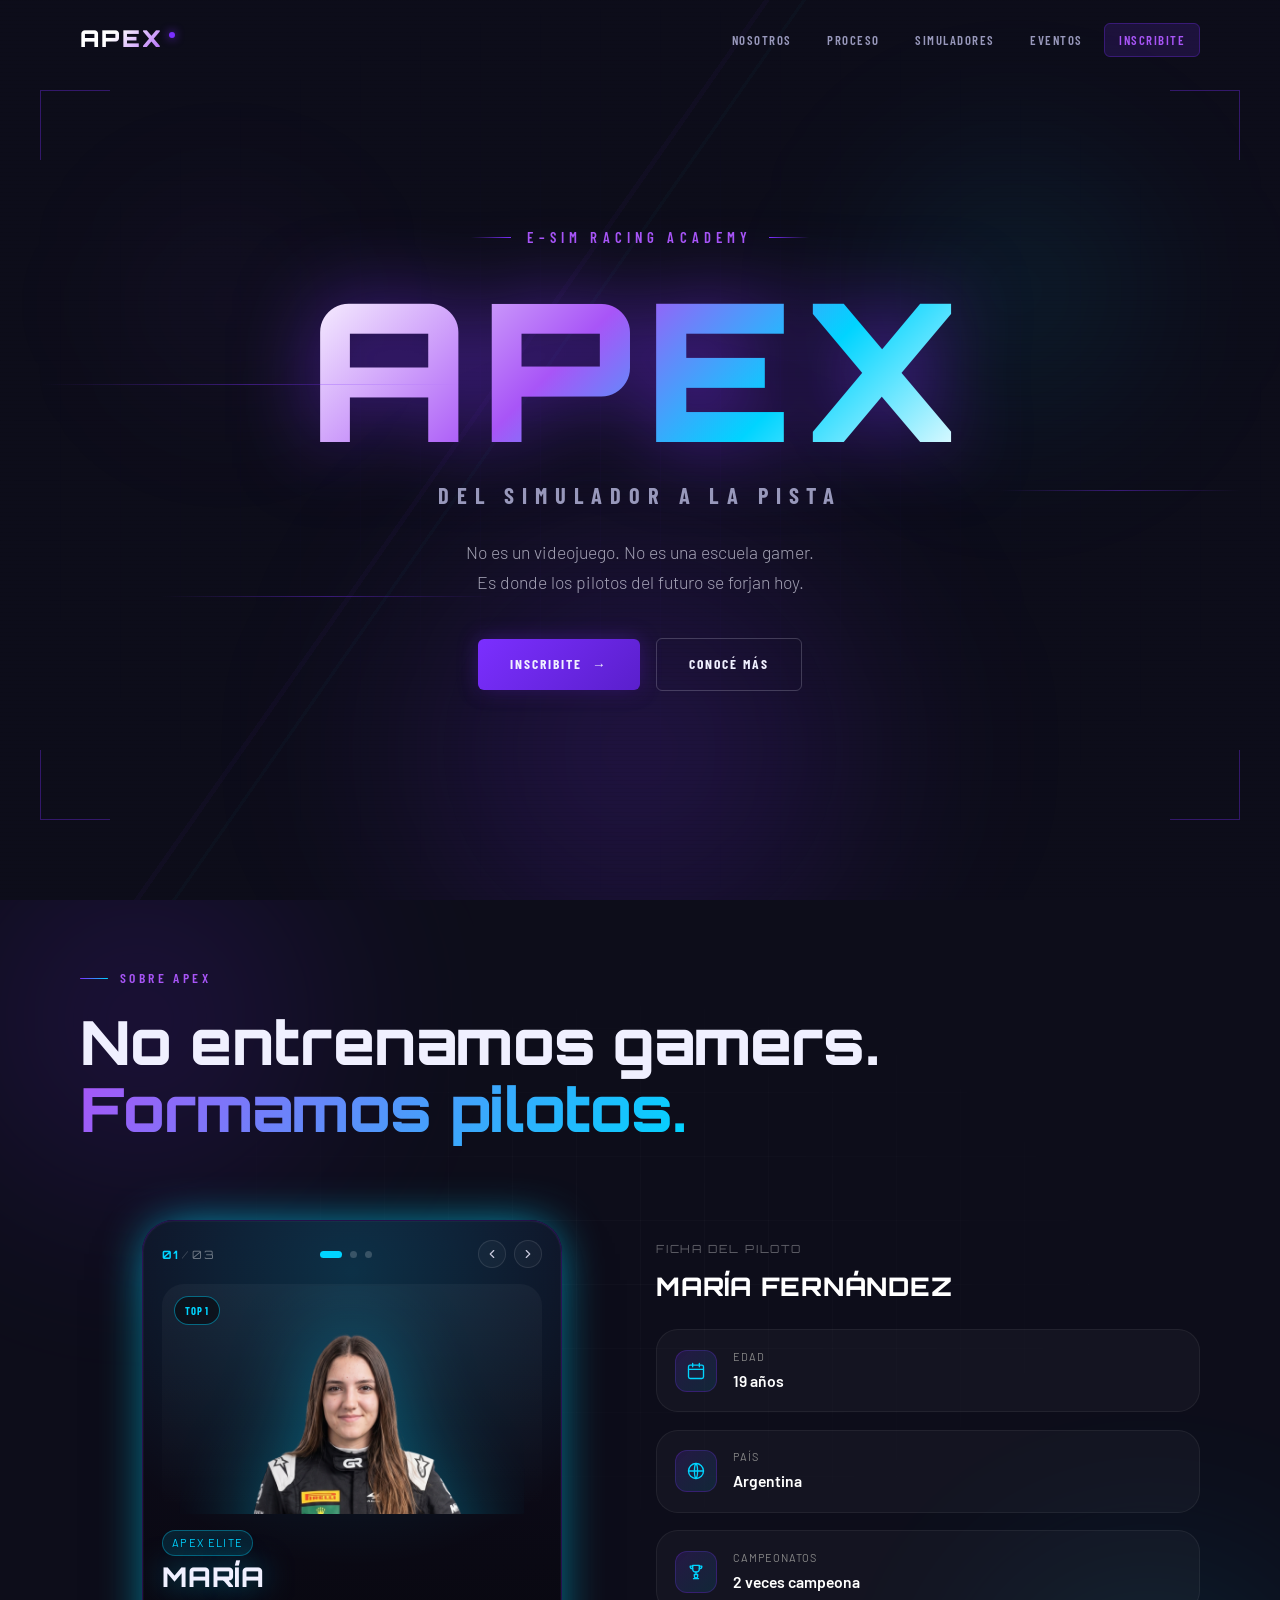
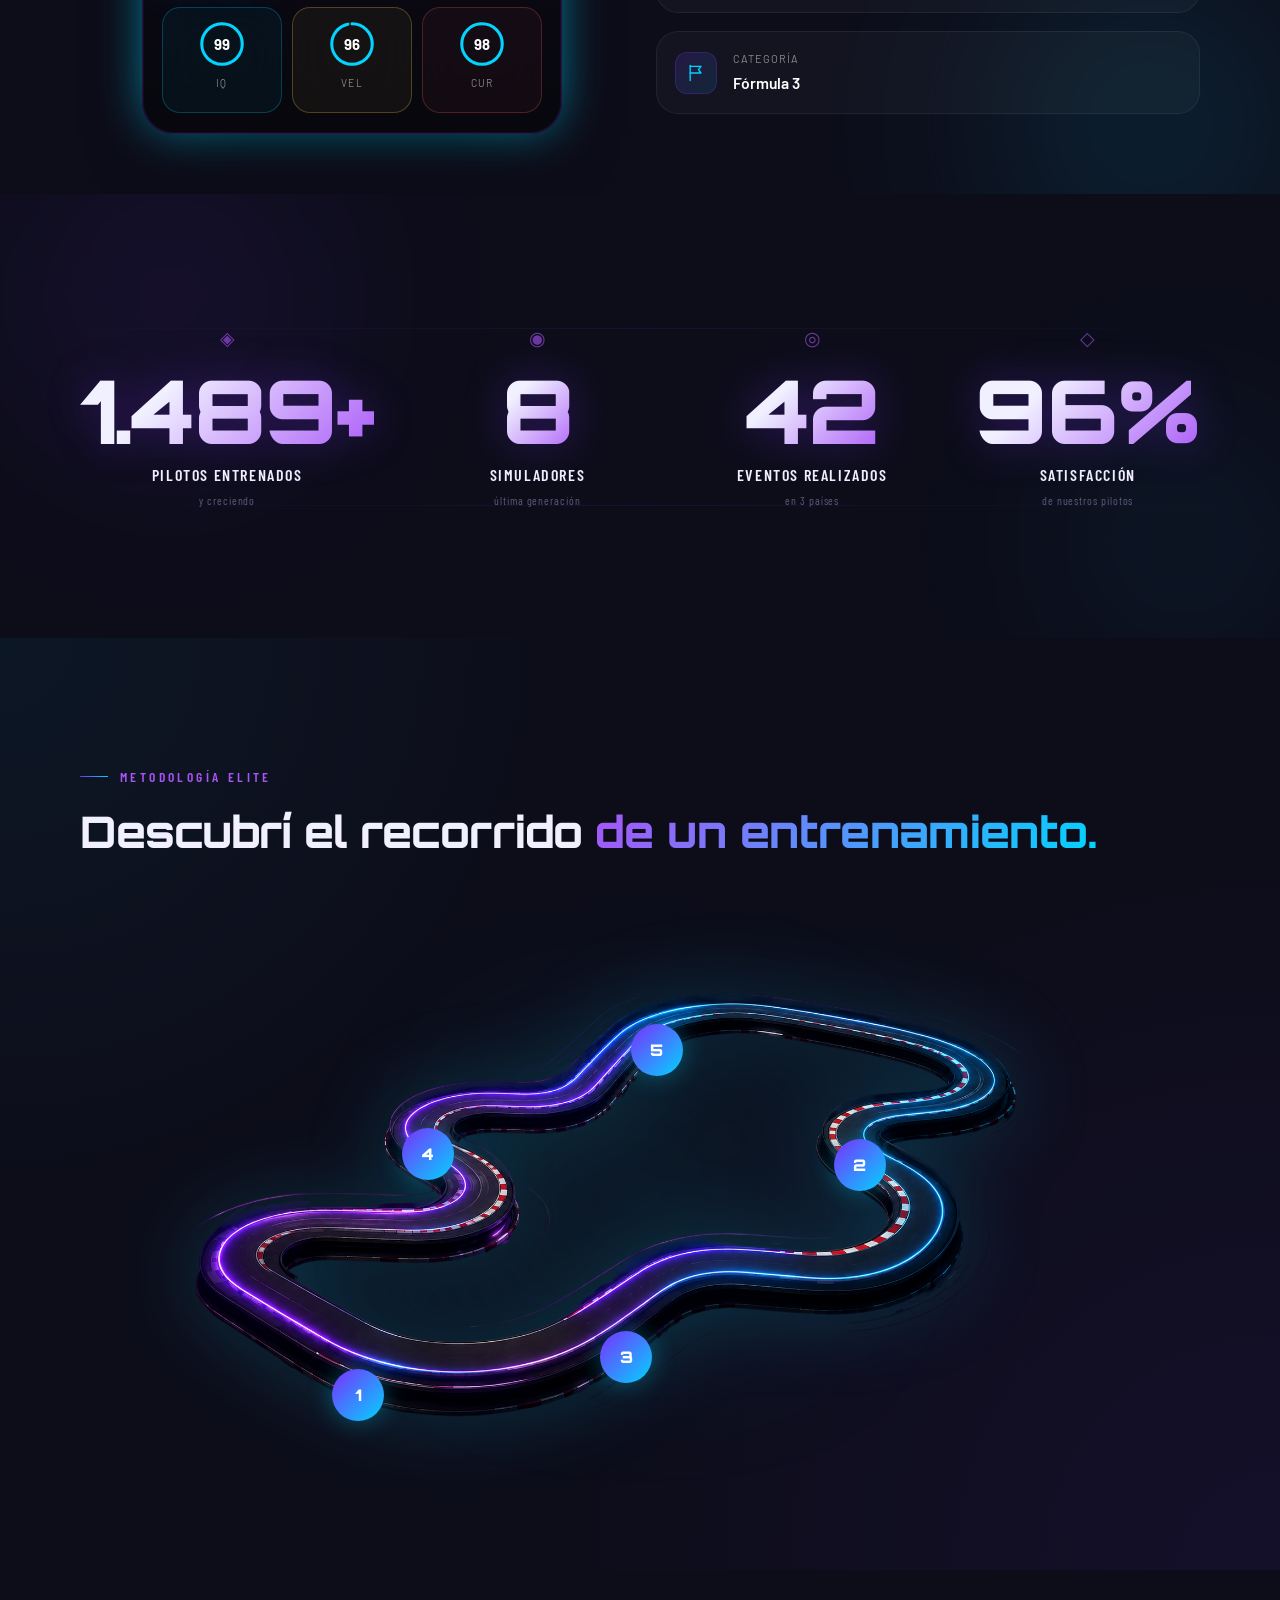
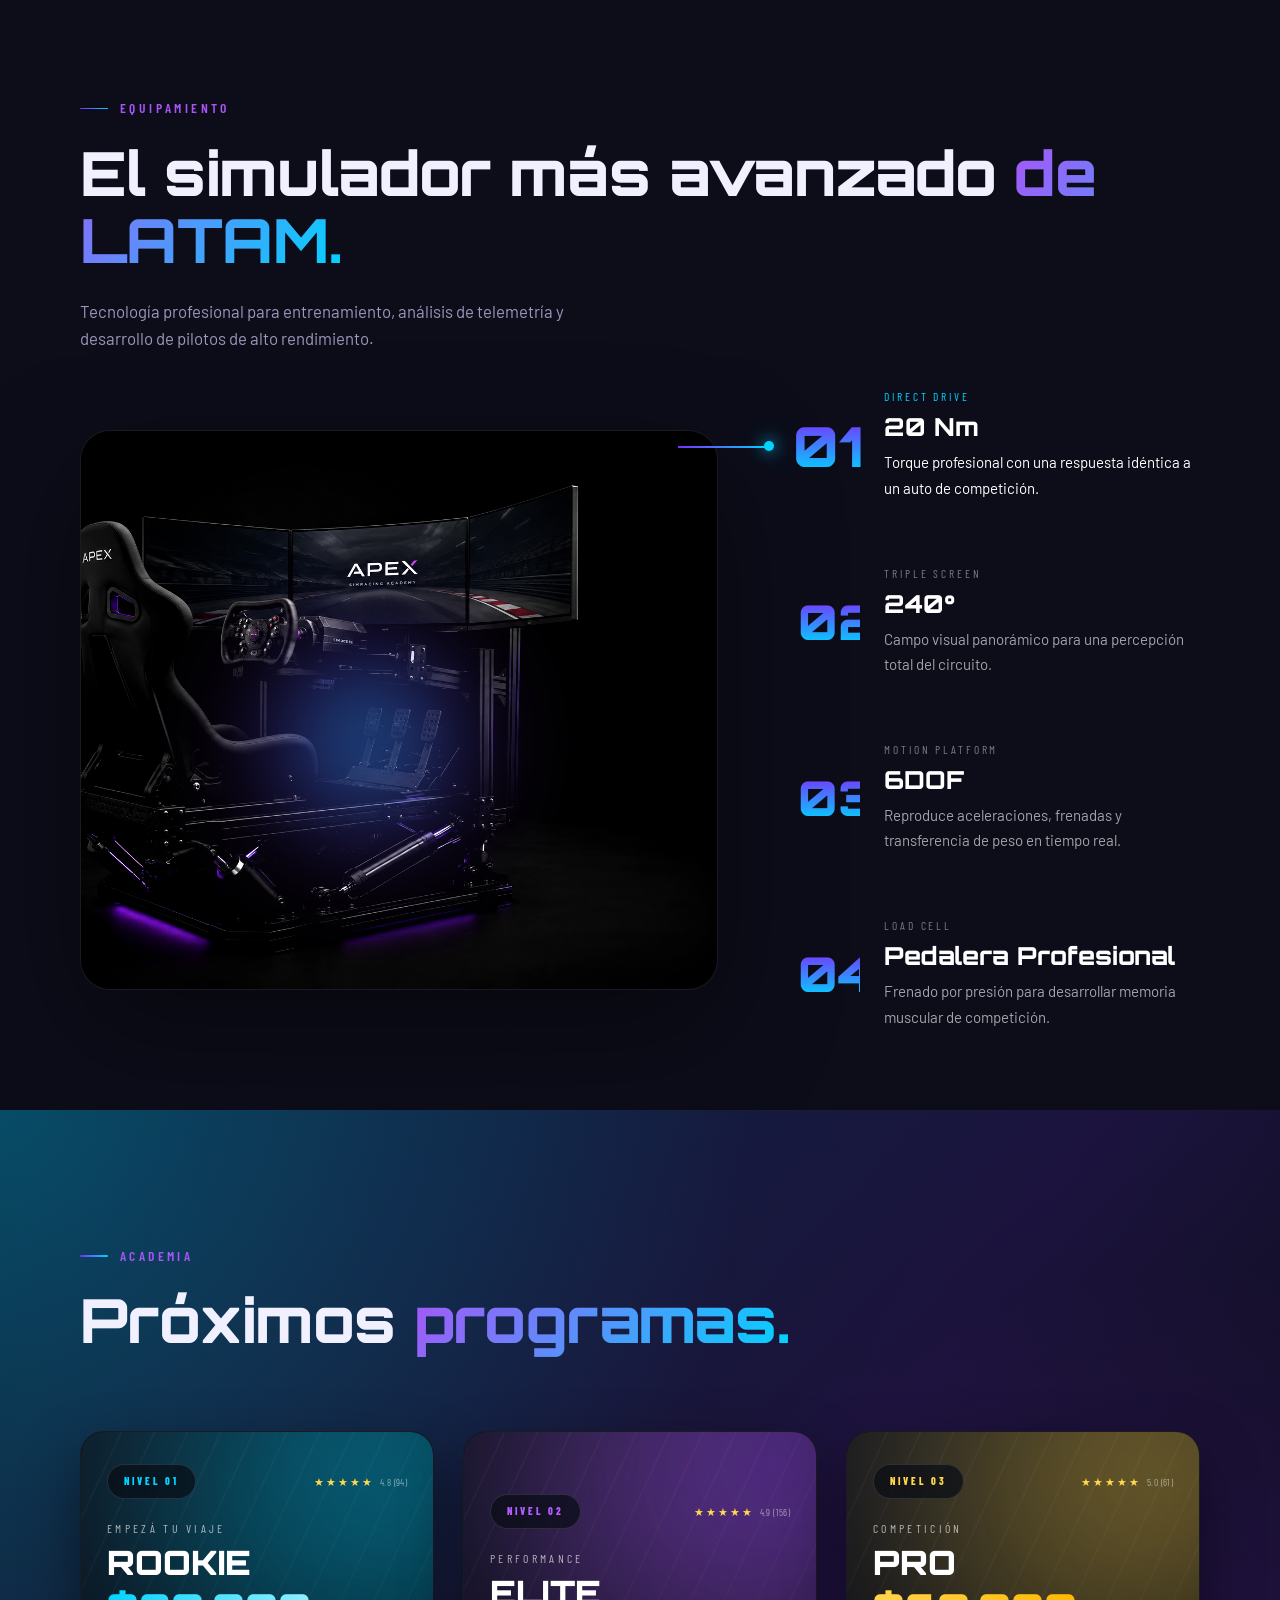
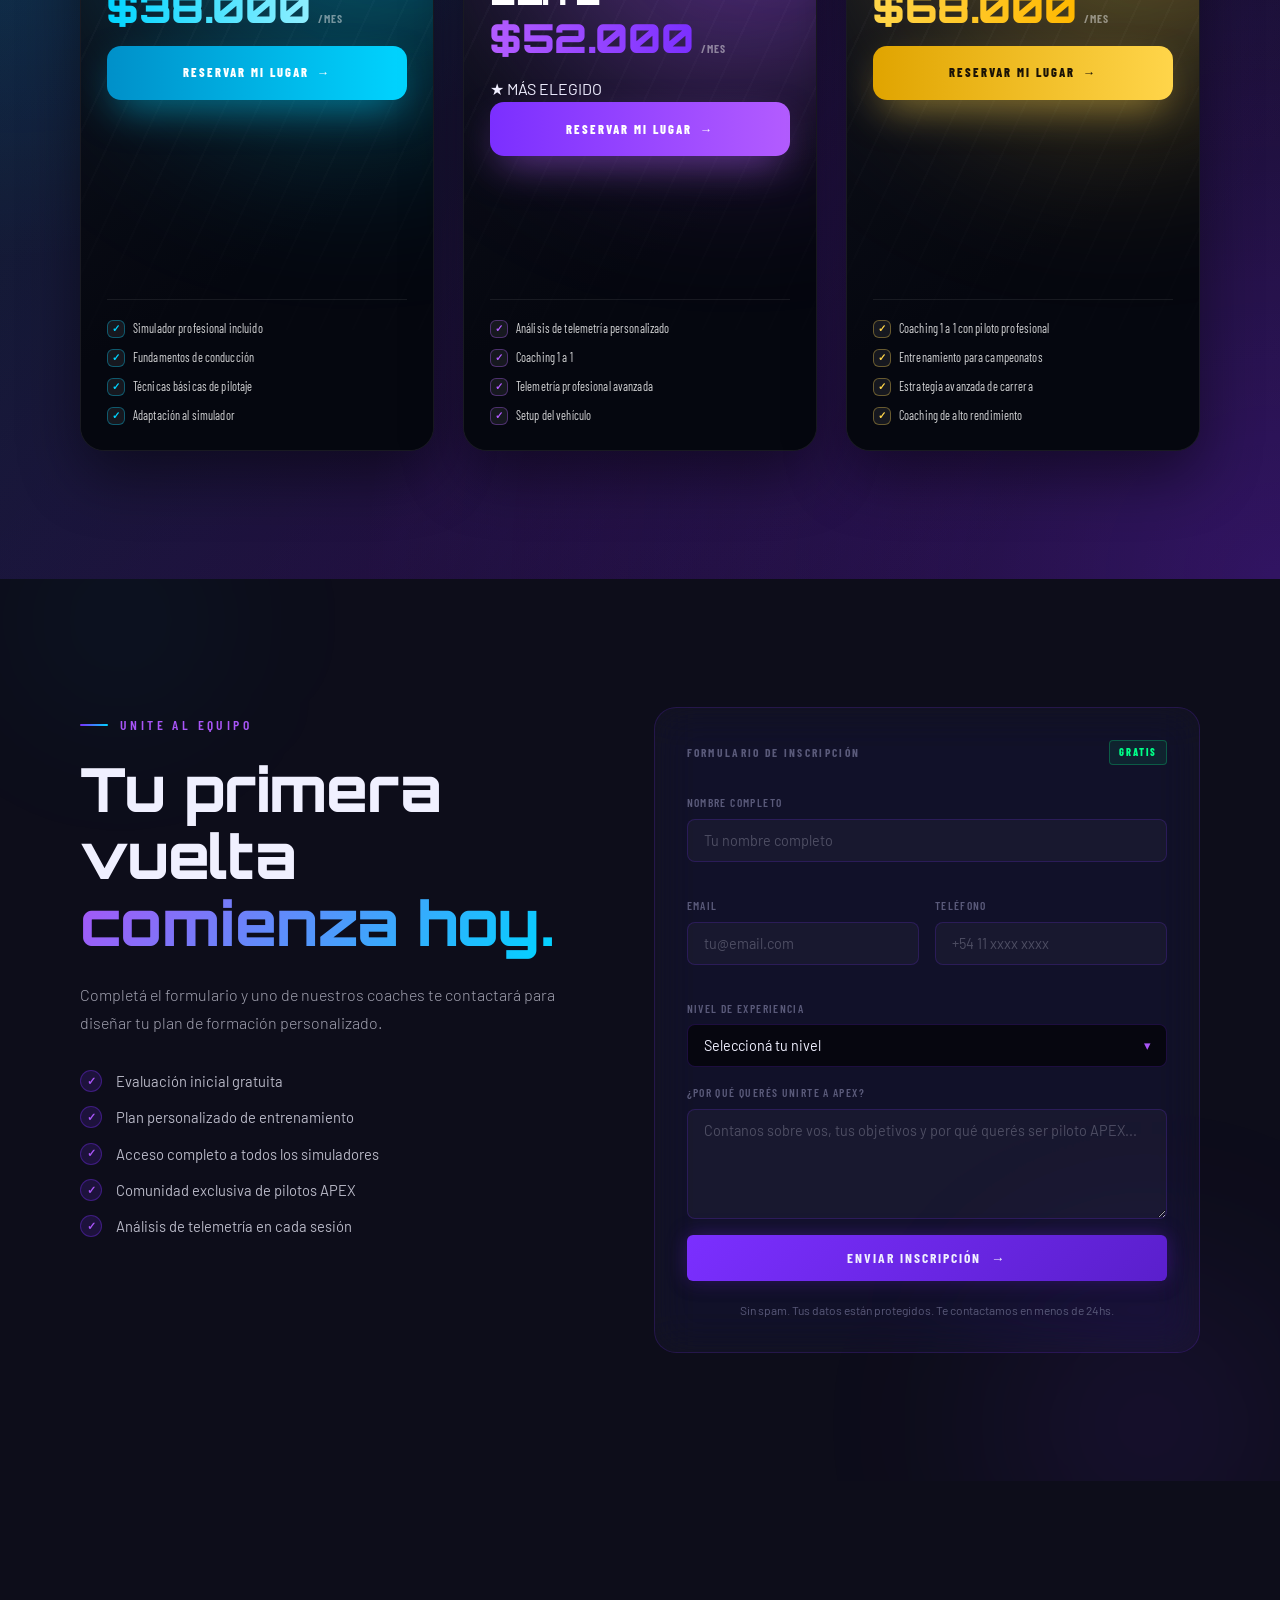
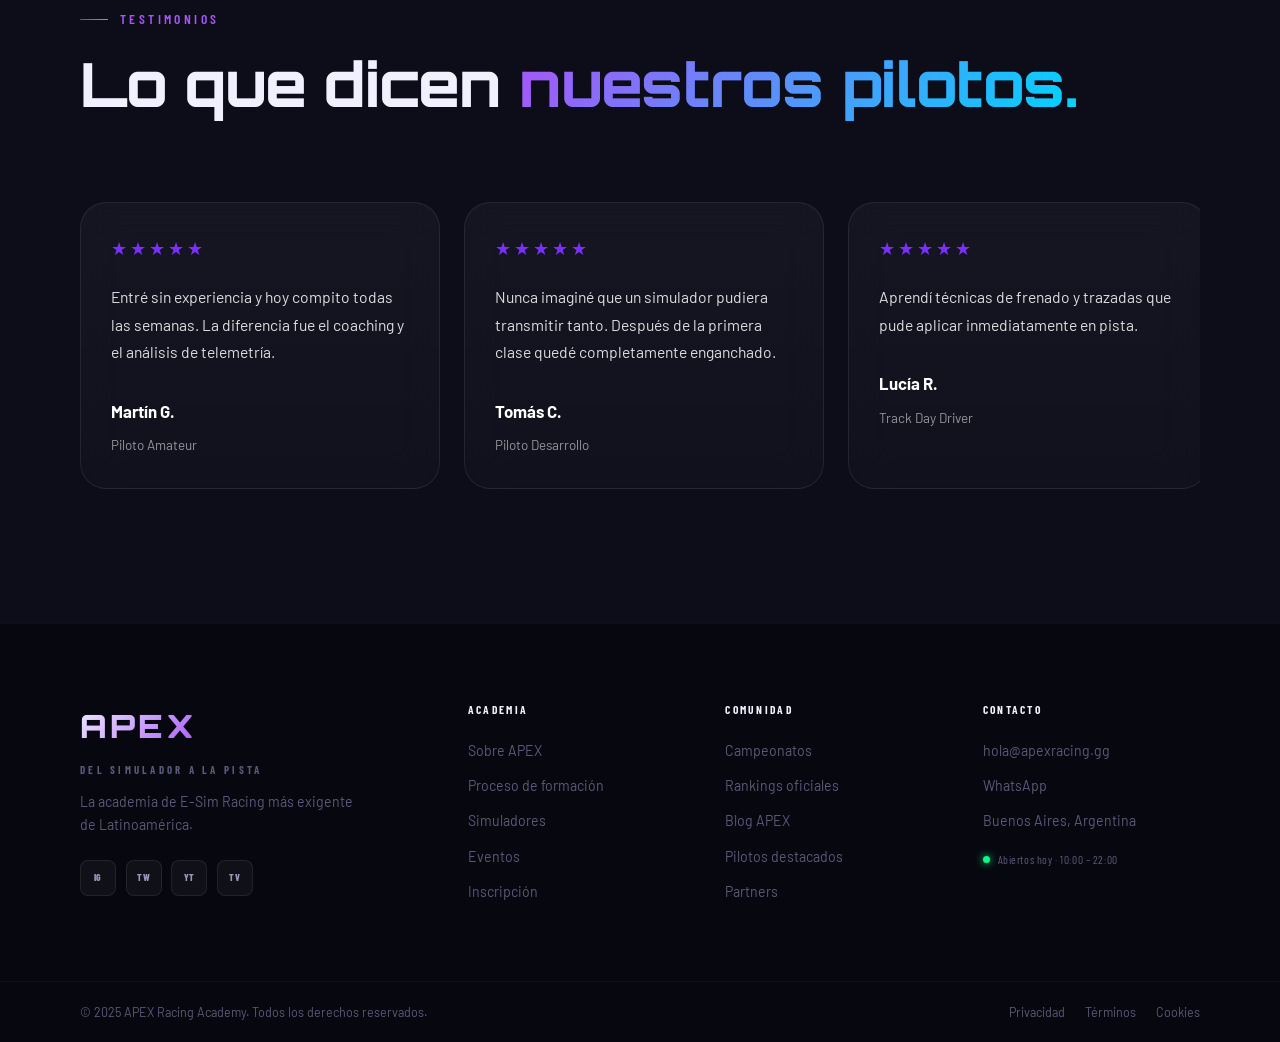
==== index.html @ 84171c2a "CURSOOOOOOS" ====
<!DOCTYPE html>
<html lang="es">
<head>
  <meta charset="UTF-8">
  <meta name="viewport" content="width=device-width, initial-scale=1.0">
  <meta name="description" content="APEX – La academia de E-Sim Racing más exigente de Latinoamérica. Del simulador a la pista: formación, entrenamiento y competición al más alto nivel.">
  <meta property="og:title" content="APEX | Del Simulador a la Pista">
  <meta property="og:description" content="Academia de E-Sim Racing profesional. Formamos pilotos de alto rendimiento.">
  <title>APEX | Del Simulador a la Pista</title>
  <link rel="preconnect" href="https://fonts.googleapis.com">
  <link rel="preconnect" href="https://fonts.gstatic.com" crossorigin>
  <link href="https://fonts.googleapis.com/css2?family=Orbitron:wght@400;500;600;700;800;900&family=Barlow:ital,wght@0,300;0,400;0,500;0,600;0,700;1,300;1,400&family=Barlow+Condensed:wght@300;400;500;600;700;800&display=swap" rel="stylesheet">
  <link rel="stylesheet" href="style.css">
</head>
<body>

  <!-- ══════════════════════════════════════ -->
  <!--  GLOW CURSOR                          -->
  <!-- ══════════════════════════════════════ -->


  <!-- ══════════════════════════════════════ -->
  <!--  NAVIGATION                           -->
  <!-- ══════════════════════════════════════ -->
  <nav class="navbar" id="navbar" role="navigation" aria-label="Navegación principal">
    <div class="nav-container">
      <a href="#hero" class="nav-logo" aria-label="APEX inicio">
        <span class="nav-logo-text">APEX</span>
        <span class="nav-logo-dot"></span>
      </a>
      <ul class="nav-links" role="list">
        <li><a href="#sobre" class="nav-link">Nosotros</a></li>
        <li><a href="#proceso" class="nav-link">Proceso</a></li>
        <li><a href="#simuladores" class="nav-link">Simuladores</a></li>
        <li><a href="#eventos" class="nav-link">Eventos</a></li>
        <li><a href="#inscripcion" class="nav-link nav-link--cta">Inscribite</a></li>
      </ul>
      <button class="nav-toggle" id="navToggle" aria-label="Abrir menú" aria-expanded="false">
        <span class="toggle-bar"></span>
        <span class="toggle-bar"></span>
        <span class="toggle-bar"></span>
      </button>
    </div>
  </nav>

  <!-- ══════════════════════════════════════ -->
  <!--  MOBILE MENU                          -->
  <!-- ══════════════════════════════════════ -->
  <div class="mobile-menu" id="mobileMenu" aria-hidden="true">
    <div class="mobile-menu-inner">
      <ul class="mobile-nav-list" role="list">
        <li><a href="#sobre"       class="mobile-nav-link"><span class="mobile-link-num">01</span> Nosotros</a></li>
        <li><a href="#proceso"     class="mobile-nav-link"><span class="mobile-link-num">02</span> Proceso</a></li>
        <li><a href="#simuladores" class="mobile-nav-link"><span class="mobile-link-num">03</span> Simuladores</a></li>
        <li><a href="#eventos"     class="mobile-nav-link"><span class="mobile-link-num">04</span> Eventos</a></li>
        <li><a href="#inscripcion" class="mobile-nav-link mobile-nav-link--cta">INSCRIBITE</a></li>
      </ul>
    </div>
  </div>

  <!-- ══════════════════════════════════════ -->
  <!--  HERO                                 -->
  <!-- ══════════════════════════════════════ -->
  <section class="hero" id="hero" aria-label="Inicio">
   <video
  class="hero-video"
  autoplay
  muted
  loop
  playsinline
>
  <source src="images/hero.mp4" type="video/mp4">
</video> 
    <!-- Background layers -->
    <div class="hero-bg" aria-hidden="true">
      <div class="hero-orb hero-orb--violet"></div>
      <div class="hero-orb hero-orb--blue"></div>
      <div class="hero-orb hero-orb--accent"></div>
      <div class="hero-grid"></div>
      <div class="hero-scanlines"></div>
      <div class="racing-stripe"></div>
      <div class="hero-corner hero-corner--tl"></div>
      <div class="hero-corner hero-corner--tr"></div>
      <div class="hero-corner hero-corner--bl"></div>
      <div class="hero-corner hero-corner--br"></div>
    </div>
    
<div class="hero-track">
    <svg class="track-svg" viewBox="0 0 1200 700">

        <path id="trackPath"
            d="M190 350
               C180 140 420 90 590 180
               C760 270 930 180 980 340
               C1030 500 860 610 660 560
               C500 520 420 620 300 560
               C170 500 150 420 190 350"
        />

        <circle id="trackCar" r="7"/>

    </svg>
</div>
    <!-- Hero content -->
    <div class="hero-content" id="heroContent">
      <div class="hero-eyebrow" aria-hidden="true">
        <span class="eyebrow-line"></span>
        <span class="eyebrow-text">E–SIM RACING ACADEMY</span>
        <span class="eyebrow-line"></span>
      </div>
      <h1 class="hero-title">
        <span class="hero-title-main">APEX</span>
      </h1>
      <p class="hero-tagline">DEL SIMULADOR A LA PISTA</p>
      <p class="hero-description">
        No es un videojuego. No es una escuela gamer.<br>
        Es donde los pilotos del futuro se forjan hoy.
      </p>
      <div class="hero-actions">
        <a href="#inscripcion" class="btn btn--primary magnetic-btn" data-magnetic>
          <span class="btn-inner">
            <span class="btn-text">INSCRIBITE</span>
            <span class="btn-arrow">→</span>
          </span>
          <span class="btn-glow"></span>
        </a>
        <a href="#sobre" class="btn btn--ghost magnetic-btn" data-magnetic>
          <span class="btn-inner">
            <span class="btn-text">CONOCÉ MÁS</span>
          </span>
        </a>
      </div>

    <!-- Speed lines decoration -->
    <div class="speed-lines" aria-hidden="true">
      <div class="speed-line speed-line--1"></div>
      <div class="speed-line speed-line--2"></div>
      <div class="speed-line speed-line--3"></div>
    </div>
  </section>
<!-- ══════════════════════════════════════ -->
<!--  SOBRE APEX                            -->
<!-- ══════════════════════════════════════ -->
<section class="section sobre" id="sobre" aria-label="Sobre APEX">

    <div class="sobre-bg" aria-hidden="true">
        <div class="sobre-orb sobre-orb--violet"></div>
        <div class="sobre-orb sobre-orb--blue"></div>
        <div class="sobre-grid"></div>
    </div>

    <div class="container">

        <div class="section-header reveal">
            <span class="section-eyebrow">SOBRE APEX</span>
            <h2 class="section-title">
                No entrenamos gamers. <em>Formamos pilotos.</em>
            </h2>
        </div>

        <div class="sobre-layout">

            <!-- DRIVER CARD -->
            <div class="sobre-visual reveal">

                <div class="driver-card" id="driverCard" tabindex="0" aria-label="Selector de pilotos">
                  
                    <div class="driver-card-sheen" aria-hidden="true"></div>

                    <!-- NAV -->
                    <div class="driver-nav">

                        <div class="driver-nav-count">
                            <span id="driverIndex">01</span><span class="driver-nav-sep">/</span><span>03</span>
                        </div>

                        <div class="driver-nav-track" id="driverNavTrack" role="tablist" aria-label="Elegir piloto">
                            <button class="driver-dot active" data-driver="maria" role="tab" aria-selected="true" aria-label="María — Top 1"></button>
                            <button class="driver-dot" data-driver="thomas" role="tab" aria-selected="false" aria-label="Thomas — Top 2"></button>
                            <button class="driver-dot" data-driver="ramiro" role="tab" aria-selected="false" aria-label="Ramiro — Top 3"></button>
                        </div>

                        <div class="driver-nav-arrows">
                            <button class="driver-arrow" id="prevDriver" aria-label="Piloto anterior">
                                <svg viewBox="0 0 24 24" fill="none" stroke="currentColor" stroke-width="2" stroke-linecap="round" stroke-linejoin="round"><path d="M15 6l-6 6 6 6"></path></svg>
                            </button>
                            <button class="driver-arrow" id="nextDriver" aria-label="Siguiente piloto">
                                <svg viewBox="0 0 24 24" fill="none" stroke="currentColor" stroke-width="2" stroke-linecap="round" stroke-linejoin="round"><path d="M9 6l6 6-6 6"></path></svg>
                            </button>
                        </div>

                    </div>

                    <!-- FOTO -->
                    <div class="driver-photo-frame" id="driverPhotoFrame">
                        <img id="driverImage" src="images/Corredora 1 (Maria).png" alt="María" class="driver-photo-img">
                        <span class="driver-rank-badge" id="driverRankBadge">TOP 1</span>
                    </div>

                    <!-- INFO -->
                    <div class="driver-info-row">
                        <div class="driver-info-text">
                            <span class="driver-badge" id="driverTeam">APEX ELITE</span>
                            <h3 id="driverName">MARÍA</h3>
                        </div>
                    </div>

                    <!-- STATS -->
                    <div class="driver-stats-row">

                        <div class="driver-stat" data-stat="iq">
                            <div class="driver-stat-gauge">
                                <svg viewBox="0 0 64 64" aria-hidden="true">
                                    <circle class="ring-track" cx="32" cy="32" r="27"></circle>
                                    <circle class="ring-fill" cx="32" cy="32" r="27"></circle>
                                </svg>
                                <strong id="statIQ">0</strong>
                            </div>
                            <span>IQ</span>
                        </div>

                        <div class="driver-stat" data-stat="vel">
                            <div class="driver-stat-gauge">
                                <svg viewBox="0 0 64 64" aria-hidden="true">
                                    <circle class="ring-track" cx="32" cy="32" r="27"></circle>
                                    <circle class="ring-fill" cx="32" cy="32" r="27"></circle>
                                </svg>
                                <strong id="statVEL">0</strong>
                            </div>
                            <span>VEL</span>
                        </div>

                        <div class="driver-stat" data-stat="cur">
                            <div class="driver-stat-gauge">
                                <svg viewBox="0 0 64 64" aria-hidden="true">
                                    <circle class="ring-track" cx="32" cy="32" r="27"></circle>
                                    <circle class="ring-fill" cx="32" cy="32" r="27"></circle>
                                </svg>
                                <strong id="statCUR">0</strong>
                            </div>
                            <span>CUR</span>
                        </div>

                    </div>

                </div>

            </div>

<div class="driver-profile" id="driverProfile">

    <div class="driver-profile-header">
        <span class="driver-profile-label">FICHA DEL PILOTO</span>
        <h3 class="driver-profile-name" id="profileFullName">María Fernández</h3>
    </div>

    <div class="driver-profile-grid">

        <div class="profile-item">
            <div class="profile-icon">
                <svg viewBox="0 0 24 24" fill="none" stroke="currentColor" stroke-width="1.6" stroke-linecap="round" stroke-linejoin="round">
                    <rect x="3" y="5" width="18" height="16" rx="2"></rect>
                    <path d="M3 10h18M8 3v4M16 3v4"></path>
                </svg>
            </div>
            <div class="profile-body">
                <span class="profile-label">Edad</span>
                <strong class="profile-value" id="profileAge">19 años</strong>
            </div>
        </div>

        <div class="profile-item">
            <div class="profile-icon">
                <svg viewBox="0 0 24 24" fill="none" stroke="currentColor" stroke-width="1.6" stroke-linecap="round" stroke-linejoin="round">
                    <circle cx="12" cy="12" r="9"></circle>
                    <path d="M3 12h18M12 3c2.5 2.5 2.5 15.5 0 18M12 3c-2.5 2.5-2.5 15.5 0 18"></path>
                </svg>
            </div>
            <div class="profile-body">
                <span class="profile-label">País</span>
                <strong class="profile-value" id="profileCountry">Argentina</strong>
            </div>
        </div>

        <div class="profile-item">
            <div class="profile-icon">
                <svg viewBox="0 0 24 24" fill="none" stroke="currentColor" stroke-width="1.6" stroke-linecap="round" stroke-linejoin="round">
                    <path d="M8 4h8v4a4 4 0 0 1-8 0V4z"></path>
                    <path d="M8 5H5a3 3 0 0 0 3 3"></path>
                    <path d="M16 5h3a3 3 0 0 1-3 3"></path>
                    <path d="M12 12v3M9 20h6M10 15h4v2a2 2 0 0 1-4 0v-2z"></path>
                </svg>
            </div>
            <div class="profile-body">
                <span class="profile-label">Campeonatos</span>
                <strong class="profile-value" id="profileTitles">2 veces campeona</strong>
            </div>
        </div>

       <div class="profile-item">
            <div class="profile-icon">
                <svg viewBox="0 0 24 24" fill="none" stroke="currentColor" stroke-width="1.6" stroke-linecap="round" stroke-linejoin="round">
                    <path d="M5 3v18"></path>
                    <path d="M5 4h13l-3 4 3 4H5"></path>
                </svg>
            </div>
            <div class="profile-body">
                <span class="profile-label">Categoría</span>
                <strong class="profile-value" id="profileCategory">Fórmula 3</strong>
            </div>
        </div>

    </div>

</div>
<!-- 👇 estas 3 líneas son las que faltaban 👇 -->
        </div>  <!-- cierra .sobre-layout -->
    </div>      <!-- cierra .container -->
</section>      <!-- cierra la sección #sobre -->
<!-- 👆 -->

    <!-- ══════════════════════════════════════ -->
  <!--  ESTADÍSTICAS                         -->
  <!-- ══════════════════════════════════════ -->
  <section class="section stats" id="stats" aria-label="Estadísticas APEX">
    <div class="stats-bg" aria-hidden="true">
      <div class="stats-orb stats-orb--1"></div>
      <div class="stats-orb stats-orb--2"></div>
      <div class="stats-grid-line stats-grid-line--h1"></div>
      <div class="stats-grid-line stats-grid-line--h2"></div>
    </div>
    <div class="container">
      <div class="stats-grid">
        <div class="stat-block reveal" data-delay="0">
          <div class="stat-icon" aria-hidden="true">◈</div>
          <div class="stat-figure">
            <span class="stat-counter" data-target="1500" data-suffix="+">0</span>
          </div>
          <div class="stat-label">Pilotos Entrenados</div>
          <div class="stat-sub">y creciendo</div>
        </div>
        <div class="stat-block reveal" data-delay="100">
          <div class="stat-icon" aria-hidden="true">◉</div>
          <div class="stat-figure">
            <span class="stat-counter" data-target="8" data-suffix="">0</span>
          </div>
          <div class="stat-label">Simuladores</div>
          <div class="stat-sub">última generación</div>
        </div>
        <div class="stat-block reveal" data-delay="200">
          <div class="stat-icon" aria-hidden="true">◎</div>
          <div class="stat-figure">
            <span class="stat-counter" data-target="42" data-suffix="">0</span>
          </div>
          <div class="stat-label">Eventos Realizados</div>
          <div class="stat-sub">en 3 países</div>
        </div>
        <div class="stat-block reveal" data-delay="300">
          <div class="stat-icon" aria-hidden="true">◇</div>
          <div class="stat-figure">
            <span class="stat-counter" data-target="97" data-suffix="%">0</span>
          </div>
          <div class="stat-label">Satisfacción</div>
          <div class="stat-sub">de nuestros pilotos</div>
        </div>
      </div>
    </div>
  </section>


<!-- ==========================================
     PROCESO ELITE - CIRCUITO INTERACTIVO
========================================== -->

<section class="section elite-track" id="proceso">

    <div class="container">

        <div class="section-header reveal">

            <span class="section-eyebrow">
                METODOLOGÍA ELITE
            </span>

            <h2 class="section-title elite-track-title">
                Descubrí el recorrido <em>de un entrenamiento.</em>
            </h2>

        </div>

        <div class="track-container track-container--single">

            <div class="track-map" id="trackMap">

                <img
                    src="images/elite-track.png"
                    class="track-image"
                    alt="Circuito Elite">

                <button class="track-point p1" data-step="1">1</button>
                <button class="track-point p2" data-step="2">2</button>
                <button class="track-point p3" data-step="3">3</button>
                <button class="track-point p4" data-step="4">4</button>
                <button class="track-point p5" data-step="5">5</button>

                <div class="track-popover" id="trackPopover" role="dialog" aria-hidden="true" aria-label="Detalle de la etapa">

                    <button class="track-popover-close" id="trackPopoverClose" aria-label="Cerrar detalle">✕</button>

                    <div class="track-card-header">
                        <span class="track-stage">ETAPA</span>
                        <span class="track-stage-number" id="popNumber">01</span>
                    </div>

                    <h3 id="popTitle">Seleccioná un punto</h3>

                    <p id="popText">Elegí cualquiera de los checkpoints del circuito para descubrir esa etapa del entrenamiento.</p>

                    <div class="track-info">
                        <div>
                            <small>DURACIÓN</small>
                            <strong id="popTime">--</strong>
                        </div>
                        <div>
                            <small>OBJETIVO</small>
                            <strong id="popGoal">--</strong>
                        </div>
                    </div>

                    <ul id="popList">
                        <li>Esperando selección...</li>
                    </ul>

                </div>

            </div>

        </div>

    </div>

</section>

<!-- ══════════════════════════════════════ -->
<!-- SIMULADOR -->
<!-- ══════════════════════════════════════ -->

<section class="section simuladores" id="simuladores">

    <div class="container">

        <div class="section-header reveal">

            <span class="section-eyebrow">
                EQUIPAMIENTO
            </span>

            <h2 class="section-title">
                El simulador más avanzado <em>de LATAM.</em>
            </h2>

            <p class="section-subtitle">
                Tecnología profesional para entrenamiento, análisis de telemetría
                y desarrollo de pilotos de alto rendimiento.
            </p>

        </div>

        <div class="sim-layout reveal">

            <!-- ===================================== -->
            <!-- SIMULADOR -->
            <!-- ===================================== -->

            <div class="sim-stage">

                <div class="sim-stage-glow"></div>

                <img
                    src="images/simulador.png"
                    alt="Simulador APEX"
                    class="sim-image"
                    id="simImage">

                <!-- Luces -->

                <span class="sim-light wheel"></span>
                <span class="sim-light screen"></span>
                <span class="sim-light motion"></span>
                <span class="sim-light pedals"></span>

            </div>

            <!-- ===================================== -->
            <!-- FEATURES -->
            <!-- ===================================== -->

            <div class="sim-features">

                <button
                    class="sim-feature active"
                    data-target="wheel"
                    type="button">

                    <span class="sim-number">
                        01
                    </span>

                    <div class="sim-copy">

                        <span class="sim-tag">
                            DIRECT DRIVE
                        </span>

                        <h3>
                            20 Nm
                        </h3>

                        <p>
                            Torque profesional con una respuesta idéntica a un auto de competición.
                        </p>

                    </div>

                </button>

                <button
                    class="sim-feature"
                    data-target="screen"
                    type="button">

                    <span class="sim-number">
                        02
                    </span>

                    <div class="sim-copy">

                        <span class="sim-tag">
                            TRIPLE SCREEN
                        </span>

                        <h3>
                            240°
                        </h3>

                        <p>
                            Campo visual panorámico para una percepción total del circuito.
                        </p>

                    </div>

                </button>

                <button
                    class="sim-feature"
                    data-target="motion"
                    type="button">

                    <span class="sim-number">
                        03
                    </span>

                    <div class="sim-copy">

                        <span class="sim-tag">
                            MOTION PLATFORM
                        </span>

                        <h3>
                            6DOF
                        </h3>

                        <p>
                            Reproduce aceleraciones, frenadas y transferencia de peso en tiempo real.
                        </p>

                    </div>

                </button>

                <button
                    class="sim-feature"
                    data-target="pedals"
                    type="button">

                    <span class="sim-number">
                        04
                    </span>

                    <div class="sim-copy">

                        <span class="sim-tag">
                            LOAD CELL
                        </span>

                        <h3>
                            Pedalera Profesional
                        </h3>

                        <p>
                            Frenado por presión para desarrollar memoria muscular de competición.
                        </p>

                    </div>

                </button>

            </div>

        </div>

    </div>

</section>
  

<!-- ══════════════════════════════════════ -->
<!-- PROGRAMAS -->
<!-- ══════════════════════════════════════ -->

<section class="section eventos" id="eventos" aria-label="Programas APEX">

    <div class="container">

        <div class="section-header reveal">

            <span class="section-eyebrow">
                ACADEMIA
            </span>

            <h2 class="section-title">
                <span class="eventos-title-light">Próximos</span> <em>programas.</em>
            </h2>

        </div>

        <div class="programs-grid">

            <!-- ========================= -->
            <!-- ROOKIE -->
            <!-- ========================= -->

            <article class="program-card program-card--rookie reveal">

                <div class="program-card-inner">

                    <!-- FRONT -->

                    <div class="program-front">

                        <div class="program-visual">
                            <span class="program-visual-glow"></span>
                        </div>

                        <div class="program-front-content">

                            <div class="program-front-top">

                                <span class="program-level">
                                    NIVEL 01
                                </span>

                                <span class="program-rating program-rating--compact">
                                    <span class="program-rating-stars">★★★★★</span>
                                    <span class="program-rating-text">4.8 (94)</span>
                                </span>

                            </div>

                            <span class="program-subtitle">
                                EMPEZÁ TU VIAJE
                            </span>

                            <h3 class="program-name">
                                ROOKIE
                            </h3>

                            <span class="program-price">
                                <strong>$38.000</strong>
                                <span>/mes</span>
                            </span>

                            <a href="#inscripcion" class="program-btn program-btn--cta">
                                <span class="btn-text">RESERVAR MI LUGAR</span>
                                <span class="btn-arrow">&rarr;</span>
                            </a>

                            <ul class="program-check-list">
                                <li>Simulador profesional incluido</li>
                                <li>Fundamentos de conducción</li>
                                <li>Técnicas básicas de pilotaje</li>
                                <li>Adaptación al simulador</li>
                            </ul>

                        </div>

                    </div>

                    <!-- BACK -->

                    <div class="program-back">

                        <div class="program-back-content">

                            <span class="program-level">
                                NIVEL 01
                            </span>

                            <h3 class="program-back-title">
                                ROOKIE
                            </h3>

                            <span class="program-back-subtitle">
                                EMPEZÁ TU VIAJE
                            </span>

                            <ul class="program-back-list">

                                <li>Fundamentos de conducción</li>
                                <li>Técnicas básicas</li>
                                <li>Adaptación al simulador</li>

                            </ul>

                            <div class="program-back-instructor">

                                <span class="program-instructor-avatar">DF</span>

                                <span class="program-instructor-info">
                                    <span class="program-instructor-name">Diego Ferreyra</span>
                                    <span class="program-instructor-role">Head Coach</span>
                                </span>

                            </div>

                            <div class="program-back-grid">

                                <div class="program-back-grid-item">
                                    <strong>$38.000</strong>
                                    <span>Por mes</span>
                                </div>

                                <div class="program-back-grid-item">
                                    <strong>Lun/Mié</strong>
                                    <span>18:00 hs</span>
                                </div>

                                <div class="program-back-grid-item">
                                    <strong>12</strong>
                                    <span>Plazas</span>
                                </div>

                                <div class="program-back-grid-item">
                                    <strong>4</strong>
                                    <span>Semanas</span>
                                </div>

                            </div>

                            <div class="program-back-actions">

                                <a href="#inscripcion" class="program-btn program-btn--cta">
                                    <span class="btn-text">VER PROGRAMA</span>
                                    <span class="btn-arrow">&rarr;</span>
                                </a>

                            </div>

                        </div>

                    </div>

                </div>

            </article>

            <!-- ========================= -->
            <!-- ELITE -->
            <!-- ========================= -->

            <article class="program-card program-card--elite reveal">

                <div class="program-card-inner">

                    <!-- FRONT -->

                    <div class="program-front">

                        <div class="program-visual">
                            <span class="program-visual-glow"></span>
                        </div>

                        <div class="program-front-content">

                            <div class="program-front-top">

                                <span class="program-level">
                                    NIVEL 02
                                </span>

                                <span class="program-rating program-rating--compact">
                                    <span class="program-rating-stars">★★★★★</span>
                                    <span class="program-rating-text">4.9 (156)</span>
                                </span>

                            </div>

                            <span class="program-subtitle">
                                PERFORMANCE
                            </span>

                            <h3 class="program-name">
                                ELITE
                            </h3>

                            <span class="program-price">
                                <strong>$52.000</strong>
                                <span>/mes</span>
                            </span>

                            <span class="program-popular-tag">★ MÁS ELEGIDO</span>

                            <a href="elite.html" class="program-btn program-btn--cta">
                                <span class="btn-text">RESERVAR MI LUGAR</span>
                                <span class="btn-arrow">&rarr;</span>
                            </a>

                            <ul class="program-check-list">
                                <li>Análisis de telemetría personalizado</li>
                                <li>Coaching 1 a 1</li>
                                <li>Telemetría profesional avanzada</li>
                                <li>Setup del vehículo</li>
                            </ul>

                        </div>

                    </div>

                    <!-- BACK -->

                    <div class="program-back">

                        <div class="program-back-content">

                            <span class="program-level">
                                NIVEL 02
                            </span>

                            <h3 class="program-back-title">
                                ELITE
                            </h3>

                            <span class="program-back-subtitle">
                                PERFORMANCE
                            </span>

                            <ul class="program-back-list">

                                <li>Coaching 1 a 1</li>
                                <li>Telemetría profesional</li>
                                <li>Setup del vehículo</li>

                            </ul>

                            <div class="program-back-instructor">

                                <span class="program-instructor-avatar">MS</span>

                                <span class="program-instructor-info">
                                    <span class="program-instructor-name">Martina Sosa</span>
                                    <span class="program-instructor-role">Coach de Telemetría</span>
                                </span>

                            </div>

                            <div class="program-back-grid">

                                <div class="program-back-grid-item">
                                    <strong>$52.000</strong>
                                    <span>Por mes</span>
                                </div>

                                <div class="program-back-grid-item">
                                    <strong>Mar/Jue</strong>
                                    <span>19:00 hs</span>
                                </div>

                                <div class="program-back-grid-item">
                                    <strong>6</strong>
                                    <span>Plazas</span>
                                </div>

                                <div class="program-back-grid-item">
                                    <strong>8</strong>
                                    <span>Semanas</span>
                                </div>

                            </div>

                            <div class="program-back-actions">

                                <a href="elite.html" class="program-btn program-btn--cta">
                                    <span class="btn-text">VER PROGRAMA</span>
                                    <span class="btn-arrow">&rarr;</span>
                                </a>

                            </div>

                        </div>

                    </div>

                </div>

            </article>
                      <!-- ========================= -->
            <!-- PRO -->
            <!-- ========================= -->

            <article class="program-card program-card--pro reveal">

                <div class="program-card-inner">

                    <!-- FRONT -->

                    <div class="program-front">

                        <div class="program-visual">
                            <span class="program-visual-glow"></span>
                        </div>

                        <div class="program-front-content">

                            <div class="program-front-top">

                                <span class="program-level">
                                    NIVEL 03
                                </span>

                                <span class="program-rating program-rating--compact">
                                    <span class="program-rating-stars">★★★★★</span>
                                    <span class="program-rating-text">5.0 (61)</span>
                                </span>

                            </div>

                            <span class="program-subtitle">
                                COMPETICIÓN
                            </span>

                            <h3 class="program-name">
                                PRO
                            </h3>

                            <span class="program-price">
                                <strong>$68.000</strong>
                                <span>/mes</span>
                            </span>

                            <a href="#inscripcion" class="program-btn program-btn--cta">
                                <span class="btn-text">RESERVAR MI LUGAR</span>
                                <span class="btn-arrow">&rarr;</span>
                            </a>

                            <ul class="program-check-list">
                                <li>Coaching 1 a 1 con piloto profesional</li>
                                <li>Entrenamiento para campeonatos</li>
                                <li>Estrategia avanzada de carrera</li>
                                <li>Coaching de alto rendimiento</li>
                            </ul>

                        </div>

                    </div>

                    <!-- BACK -->

                    <div class="program-back">

                        <div class="program-back-content">

                            <span class="program-level">
                                NIVEL 03
                            </span>

                            <h3 class="program-back-title">
                                PRO
                            </h3>

                            <span class="program-back-subtitle">
                                COMPETICIÓN
                            </span>

                            <ul class="program-back-list">

                                <li>Entrenamiento para campeonatos</li>
                                <li>Estrategia avanzada de carrera</li>
                                <li>Coaching de alto rendimiento</li>

                            </ul>

                            <div class="program-back-instructor">

                                <span class="program-instructor-avatar">BA</span>

                                <span class="program-instructor-info">
                                    <span class="program-instructor-name">Bruno Aliaga</span>
                                    <span class="program-instructor-role">Coach Profesional</span>
                                </span>

                            </div>

                            <div class="program-back-grid">

                                <div class="program-back-grid-item">
                                    <strong>$68.000</strong>
                                    <span>Por mes</span>
                                </div>

                                <div class="program-back-grid-item">
                                    <strong>Vie/Sáb</strong>
                                    <span>20:00 hs</span>
                                </div>

                                <div class="program-back-grid-item">
                                    <strong>8</strong>
                                    <span>Plazas</span>
                                </div>

                                <div class="program-back-grid-item">
                                    <strong>10</strong>
                                    <span>Semanas</span>
                                </div>

                            </div>

                            <div class="program-back-actions">

                                <a href="#inscripcion" class="program-btn program-btn--cta">
                                    <span class="btn-text">VER PROGRAMA</span>
                                    <span class="btn-arrow">&rarr;</span>
                                </a>

                            </div>

                        </div>

                    </div>

                </div>

            </article>

        </div>

    </div>

</section>
  
  
  <!-- ══════════════════════════════════════ -->
  <!--  INSCRIPCIÓN                          -->
  <!-- ══════════════════════════════════════ -->
  <section class="section inscripcion" id="inscripcion" aria-label="Formulario de inscripción">
    <div class="inscripcion-bg" aria-hidden="true">
      <div class="insc-orb insc-orb--1"></div>
      <div class="insc-orb insc-orb--2"></div>
    </div>
    <div class="container">
      <div class="inscripcion-layout">

        <div class="inscripcion-info reveal">
          <span class="section-eyebrow">UNITE AL EQUIPO</span>
          <h2 class="section-title">Tu primera vuelta <em>comienza hoy.</em></h2>
          <p class="inscripcion-desc">Completá el formulario y uno de nuestros coaches te contactará para diseñar tu plan de formación personalizado.</p>
          <ul class="insc-checks" aria-label="Beneficios">
            <li class="insc-check">
              <span class="check-icon" aria-hidden="true">✓</span>
              <span>Evaluación inicial gratuita</span>
            </li>
            <li class="insc-check">
              <span class="check-icon" aria-hidden="true">✓</span>
              <span>Plan personalizado de entrenamiento</span>
            </li>
            <li class="insc-check">
              <span class="check-icon" aria-hidden="true">✓</span>
              <span>Acceso completo a todos los simuladores</span>
            </li>
            <li class="insc-check">
              <span class="check-icon" aria-hidden="true">✓</span>
              <span>Comunidad exclusiva de pilotos APEX</span>
            </li>
            <li class="insc-check">
              <span class="check-icon" aria-hidden="true">✓</span>
              <span>Análisis de telemetría en cada sesión</span>
            </li>
          </ul>
        </div>

        <div class="inscripcion-form-wrap reveal" data-delay="100">
          <div class="form-card glass-card">
            <div class="form-card-header">
              <span class="form-card-title">FORMULARIO DE INSCRIPCIÓN</span>
              <span class="form-card-badge">GRATIS</span>
            </div>
            <form class="apex-form" id="apexForm" novalidate>
              <div class="form-row">
                <div class="form-group">
                  <label class="form-label" for="fNombre">Nombre completo</label>
                  <input class="form-input" type="text" id="fNombre" name="nombre" placeholder="Tu nombre completo" autocomplete="name" required>
                  <span class="form-error" id="fNombreErr" role="alert"></span>
                </div>
              </div>
              <div class="form-row form-row--two">
                <div class="form-group">
                  <label class="form-label" for="fEmail">Email</label>
                  <input class="form-input" type="email" id="fEmail" name="email" placeholder="tu@email.com" autocomplete="email" required>
                  <span class="form-error" id="fEmailErr" role="alert"></span>
                </div>
                <div class="form-group">
                  <label class="form-label" for="fTel">Teléfono</label>
                  <input class="form-input" type="tel" id="fTel" name="tel" placeholder="+54 11 xxxx xxxx" autocomplete="tel">
                </div>
              </div>
              <div class="form-row">
                <div class="form-group">
                  <label class="form-label" for="fNivel">Nivel de experiencia</label>
                  <div class="select-wrap">
                    <select class="form-input form-select" id="fNivel" name="nivel" required>
                      <option value="" disabled selected>Seleccioná tu nivel</option>
                      <option value="principiante">Principiante — Primera vez en un sim</option>
                      <option value="intermedio">Intermedio — Simracer con experiencia</option>
                      <option value="avanzado">Avanzado — Compito actualmente</option>
                      <option value="pro">Pro — Busco nivel profesional</option>
                    </select>
                    <span class="select-arrow" aria-hidden="true">▾</span>
                  </div>
                </div>
              </div>
              <div class="form-row">
                <div class="form-group">
                  <label class="form-label" for="fMensaje">¿Por qué querés unirte a APEX?</label>
                  <textarea class="form-input form-textarea" id="fMensaje" name="mensaje" placeholder="Contanos sobre vos, tus objetivos y por qué querés ser piloto APEX..." rows="4"></textarea>
                </div>
              </div>
              <button type="submit" class="btn btn--primary btn--full magnetic-btn" id="formSubmit" data-magnetic>
                <span class="btn-inner">
                  <span class="btn-text">ENVIAR INSCRIPCIÓN</span>
                  <span class="btn-arrow">→</span>
                </span>
                <span class="btn-glow"></span>
              </button>
              <p class="form-privacy">Sin spam. Tus datos están protegidos. Te contactamos en menos de 24hs.</p>
            </form>
            <div class="form-success" id="formSuccess" aria-live="polite" hidden>
              <div class="success-icon" aria-hidden="true">◉</div>
              <h3 class="success-title">¡Bienvenido al equipo!</h3>
              <p class="success-text">Tu inscripción fue recibida. Un coach de APEX te contactará en las próximas 24 horas para diseñar tu plan personalizado.</p>
            </div>
          </div>
        </div>

      </div>
    </div>
  </section>

 <!-- ══════════════════════════════════════ -->
<!-- TESTIMONIOS -->
<!-- ══════════════════════════════════════ -->

<section class="reviews" id="reviews">

    <div class="container">

        <div class="section-heading reveal">

            <span class="section-kicker">
                TESTIMONIOS
            </span>

            <h2 class="section-title">
                Lo que dicen <em>nuestros pilotos.</em>
            </h2>

        </div>

        <div class="reviews-slider">

            <div class="reviews-track">

                <article class="review-card">

                    <div class="review-stars">★★★★★</div>

                    <p class="review-text">
                        Entré sin experiencia y hoy compito todas las semanas.
                        La diferencia fue el coaching y el análisis de telemetría.
                    </p>

                    <div class="review-author">
                        <strong>Martín G.</strong>
                        <span>Piloto Amateur</span>
                    </div>

                </article>

                <article class="review-card">

                    <div class="review-stars">★★★★★</div>

                    <p class="review-text">
                        Nunca imaginé que un simulador pudiera transmitir tanto.
                        Después de la primera clase quedé completamente enganchado.
                    </p>

                    <div class="review-author">
                        <strong>Tomás C.</strong>
                        <span>Piloto Desarrollo</span>
                    </div>

                </article>

                <article class="review-card">

                    <div class="review-stars">★★★★★</div>

                    <p class="review-text">
                        Aprendí técnicas de frenado y trazadas que pude aplicar
                        inmediatamente en pista.
                    </p>

                    <div class="review-author">
                        <strong>Lucía R.</strong>
                        <span>Track Day Driver</span>
                    </div>

                </article>

                <article class="review-card">

                    <div class="review-stars">★★★★★</div>

                    <p class="review-text">
                        Lo más impresionante es la calidad del simulador.
                        Realmente sentís cada movimiento del auto.
                    </p>

                    <div class="review-author">
                        <strong>Federico A.</strong>
                        <span>Sim Racer</span>
                    </div>

                </article>

                <article class="review-card">

                    <div class="review-stars">★★★★★</div>

                    <p class="review-text">
                        Vine por curiosidad y terminé armando mi plan de entrenamiento
                        semanal con los coaches de APEX.
                    </p>

                    <div class="review-author">
                        <strong>Santiago M.</strong>
                        <span>Piloto Amateur</span>
                    </div>

                </article>

                <article class="review-card">

                    <div class="review-stars">★★★★★</div>

                    <p class="review-text">
                        La experiencia es súper inmersiva.
                        No parece un videojuego, parece un auto de carreras.
                    </p>

                    <div class="review-author">
                        <strong>Valentina D.</strong>
                        <span>Sim Racer</span>
                    </div>

                </article>

                <article class="review-card">

                    <div class="review-stars">★★★★★</div>

                    <p class="review-text">
                        Las correcciones en tiempo real hacen que cada sesión tenga
                        muchísimo valor.
                    </p>

                    <div class="review-author">
                        <strong>Agustín P.</strong>
                        <span>Piloto Desarrollo</span>
                    </div>

                </article>

                <article class="review-card">

                    <div class="review-stars">★★★★★</div>

                    <p class="review-text">
                        Es el lugar ideal para prepararte antes de salir a pista.
                        La diferencia se nota desde la primera vuelta.
                    </p>

                    <div class="review-author">
                        <strong>Franco L.</strong>
                        <span>Track Day Driver</span>
                    </div>

                </article>

            </div>

        </div>

    </div>

</section>
  <!-- ══════════════════════════════════════ -->
  <!--  FOOTER                               -->
  <!-- ══════════════════════════════════════ -->
  <footer class="footer" role="contentinfo">
    <div class="footer-top">
      <div class="container">
        <div class="footer-grid">
          <div class="footer-brand">
            <a href="#hero" class="footer-logo" aria-label="APEX inicio">APEX</a>
            <p class="footer-tagline">DEL SIMULADOR A LA PISTA</p>
            <p class="footer-brand-desc">La academia de E-Sim Racing más exigente de Latinoamérica.</p>
            <div class="footer-social" aria-label="Redes sociales">
              <a href="#" class="social-link" aria-label="Instagram">IG</a>
              <a href="#" class="social-link" aria-label="Twitter / X">TW</a>
              <a href="#" class="social-link" aria-label="YouTube">YT</a>
              <a href="#" class="social-link" aria-label="Twitch">TV</a>
            </div>
          </div>
          <div class="footer-col">
            <h4 class="footer-col-title">Academia</h4>
            <ul class="footer-links">
              <li><a href="#sobre">Sobre APEX</a></li>
              <li><a href="#proceso">Proceso de formación</a></li>
              <li><a href="#simuladores">Simuladores</a></li>
              <li><a href="#eventos">Eventos</a></li>
              <li><a href="#inscripcion">Inscripción</a></li>
            </ul>
          </div>
          <div class="footer-col">
            <h4 class="footer-col-title">Comunidad</h4>
            <ul class="footer-links">
              <li><a href="#">Campeonatos</a></li>
              <li><a href="#">Rankings oficiales</a></li>
              <li><a href="#">Blog APEX</a></li>
              <li><a href="#">Pilotos destacados</a></li>
              <li><a href="#">Partners</a></li>
            </ul>
          </div>
          <div class="footer-col">
            <h4 class="footer-col-title">Contacto</h4>
            <ul class="footer-links">
              <li><a href="mailto:hola@apexracing.gg">hola@apexracing.gg</a></li>
              <li><a href="#">WhatsApp</a></li>
              <li><a href="#">Buenos Aires, Argentina</a></li>
            </ul>
            <div class="footer-badge">
              <span class="footer-badge-dot" aria-hidden="true"></span>
              <span>Abiertos hoy · 10:00 – 22:00</span>
            </div>
          </div>
        </div>
      </div>
    </div>
    <div class="footer-bottom">
      <div class="container">
        <p class="footer-copy">© 2025 APEX Racing Academy. Todos los derechos reservados.</p>
        <div class="footer-bottom-links">
          <a href="#">Privacidad</a>
          <a href="#">Términos</a>
          <a href="#">Cookies</a>
        </div>
      </div>
    </div>
  </footer>

  <script src="script.js"></script>
</body>
</html>
---- style.css ----
/* =====================================================
   APEX RACING ACADEMY — PREMIUM E-SIM RACING
   style.css — Production Ready
   ===================================================== */

/* ─────────────────────────────────────────────────────
   1. CUSTOM PROPERTIES
   ───────────────────────────────────────────────────── */
:root {
  /* Brand Colors */
  --apex-black:        #030309;
  --apex-dark-1:       #07070F;
  --apex-dark-2:       #0D0D1A;
  --apex-dark-3:       #131326;
  --apex-violet:       #7B2FFF;
  --apex-violet-light: #A855F7;
  --apex-violet-dim:   #4A1A99;
  --apex-blue:         #00D4FF;
  --apex-blue-dim:     #0088BB;
  --apex-white:        #F0F0FF;
  --apex-grey-1:       #9898BB;
  --apex-grey-2:       #5A5A7A;
  --apex-green:        #00FF88;
  --apex-orange:       #FF6B2B;

  /* Glass / Glow */
  --glow-violet:       rgba(123, 47, 255, 0.5);
  --glow-blue:         rgba(0, 212, 255, 0.5);
  --glass-bg:          rgba(255, 255, 255, 0.024);
  --glass-bg-hover:    rgba(255, 255, 255, 0.045);
  --glass-border:      rgba(123, 47, 255, 0.18);
  --glass-border-hover:rgba(123, 47, 255, 0.55);
  --glass-blur:        20px;

  /* Typography */
  --font-display:   'Orbitron', monospace;
  --font-condensed: 'Barlow Condensed', sans-serif;
  --font-body:      'Barlow', sans-serif;

  /* Layout */
  --container-width: 1200px;
  --container-px:    clamp(1.25rem, 4vw, 2.5rem);
  --section-py:      clamp(5rem, 10vw, 8rem);

  /* Radius */
  --radius-sm:  8px;
  --radius-md:  14px;
  --radius-lg:  22px;
  --radius-xl:  32px;

  /* Transition */
  --ease-out:   cubic-bezier(0.16, 1, 0.3, 1);
  --ease-in-out:cubic-bezier(0.4, 0, 0.2, 1);
  --t-fast:     0.2s;
  --t-med:      0.4s;
  --t-slow:     0.7s;
}

/* ─────────────────────────────────────────────────────
   2. RESET & BASE
   ───────────────────────────────────────────────────── */
*, *::before, *::after {
  box-sizing: border-box;
  margin: 0;
  padding: 0;
}

html {
  scroll-behavior: smooth;
  -webkit-text-size-adjust: 100%;
  font-size: 16px;
}

body {
  background: var(--apex-dark-2);
  color: var(--apex-white);
  font-family: var(--font-body);
  font-weight: 400;
  line-height: 1.65;
  overflow-x: hidden;
  cursor: default;
}

  color: var(--apex-white);
  font-family: var(--font-body);
  font-weight: 400;
  line-height: 1.65;
  overflow-x: hidden;
  cursor: default;
}

body.mobile-open {
  overflow: hidden;
}

img, video, svg {
  display: block;
  max-width: 100%;
}

ul, ol {
  list-style: none;
}

a {
  text-decoration: none;
  color: inherit;
}

button {
  border: none;
  background: none;
  font-family: inherit;
}

input, select, textarea {
  font-family: inherit;
  font-size: inherit;
}

:focus-visible {
  outline: 2px solid var(--apex-violet);
  outline-offset: 3px;
  border-radius: 4px;
}

@media (prefers-reduced-motion: reduce) {
  *, *::before, *::after {
    animation-duration: 0.01ms !important;
    transition-duration: 0.01ms !important;
  }
}

/* ─────────────────────────────────────────────────────
   4. CONTAINER & LAYOUT
   ───────────────────────────────────────────────────── */
.container {
  width: 100%;
  max-width: var(--container-width);
  margin: 0 auto;
  padding: 0 var(--container-px);
}

.section {
  position: relative;
  padding: var(--section-py) 0;
  overflow: hidden;
}

/* ─────────────────────────────────────────────────────
   5. TYPOGRAPHY
   ───────────────────────────────────────────────────── */
.section-eyebrow {
  display: inline-flex;
  align-items: center;
  gap: 0.75rem;
  font-family: var(--font-condensed);
  font-size: 0.85rem;
  font-weight: 600;
  letter-spacing: 0.25em;
  color: var(--apex-violet-light);
  text-transform: uppercase;
  margin-bottom: 1.25rem;
}

.section-eyebrow::before {
  content: '';
  display: inline-block;
  width: 28px;
  height: 1.5px;
  background: linear-gradient(90deg, var(--apex-violet), var(--apex-blue));
  border-radius: 2px;
}

.section-kicker {
  display: inline-flex;
  align-items: center;
  gap: 0.75rem;
  font-family: var(--font-condensed);
  font-size: 0.85rem;
  font-weight: 600;
  letter-spacing: 0.25em;
  color: var(--apex-violet-light);
  text-transform: uppercase;
  margin-bottom: 1.25rem;
}

.section-kicker::before {
  content: '';
  display: inline-block;
  width: 28px;
  height: 1.5px;
  background: linear-gradient(90deg, var(--apex-violet), var(--apex-blue));
  border-radius: 2px;
}

.section-title {
  font-family: var(--font-display);
  font-size: clamp(2.2rem, 5vw, 3.8rem);
  font-weight: 800;
  line-height: 1.1;
  letter-spacing: -0.01em;
  color: var(--apex-white);
  margin-bottom: 1.5rem;
}

.section-title em {
  font-style: normal;
  background: linear-gradient(125deg, var(--apex-violet-light), var(--apex-blue));
  -webkit-background-clip: text;
  -webkit-text-fill-color: transparent;
  background-clip: text;
}

.section-subtitle {
  font-size: 1.05rem;
  color: var(--apex-grey-1);
  max-width: 500px;
  margin-top: 0.5rem;
}

.section-header {
  margin-bottom: clamp(3rem, 6vw, 5rem);
}

/* ─────────────────────────────────────────────────────
   6. BUTTONS
   ───────────────────────────────────────────────────── */
.btn {
  position: relative;
  display: inline-flex;
  align-items: center;
  justify-content: center;
  overflow: hidden;
  border-radius: 6px;
  font-family: var(--font-condensed);
  font-size: 0.85rem;
  font-weight: 700;
  letter-spacing: 0.15em;
  text-transform: uppercase;
  transition: transform var(--t-fast) var(--ease-out),
              box-shadow var(--t-med) var(--ease-out);
  white-space: nowrap;
  user-select: none;
}

.btn-inner {
  position: relative;
  z-index: 2;
  display: inline-flex;
  align-items: center;
  gap: 0.6rem;
  padding: 0.9rem 2rem;
}

.btn-arrow {
  transition: transform var(--t-fast) var(--ease-out);
}

.btn:hover .btn-arrow {
  transform: translateX(4px);
}

/* Primary */
.btn--primary {
  background: linear-gradient(135deg, var(--apex-violet) 0%, #5A1FCC 100%);
  color: var(--apex-white);
  box-shadow: 0 0 20px rgba(123, 47, 255, 0.35), 0 4px 15px rgba(0,0,0,0.4);
}

.btn--primary:hover {
  transform: translateY(-2px);
  box-shadow: 0 0 40px rgba(123, 47, 255, 0.65), 0 8px 25px rgba(0,0,0,0.5);
}

.btn--primary:active {
  transform: translateY(0);
}

/* Ghost */
.btn--ghost {
  background: transparent;
  color: var(--apex-white);
  border: 1px solid rgba(240, 240, 255, 0.2);
}

.btn--ghost:hover {
  border-color: var(--apex-violet);
  box-shadow: 0 0 20px rgba(123, 47, 255, 0.2);
  transform: translateY(-2px);
}

/* Full width */
.btn--full {
  width: 100%;
}

.btn--full .btn-inner {
  width: 100%;
  justify-content: center;
}

/* XL */
.btn--xl .btn-inner {
  padding: 1.1rem 2.8rem;
  font-size: 0.95rem;
}

/* Glow layer */
.btn-glow {
  position: absolute;
  inset: 0;
  background: radial-gradient(circle at center, rgba(255,255,255,0.18) 0%, transparent 70%);
  opacity: 0;
  transition: opacity var(--t-med) ease;
  pointer-events: none;
  z-index: 1;
}

.btn--primary:hover .btn-glow {
  opacity: 1;
}

/* ─────────────────────────────────────────────────────
   7. GLASS CARD
   ───────────────────────────────────────────────────── */
.glass-card {
  background: var(--glass-bg);
  border: 1px solid var(--glass-border);
  border-radius: var(--radius-lg);
  backdrop-filter: blur(var(--glass-blur)) saturate(180%);
  -webkit-backdrop-filter: blur(var(--glass-blur)) saturate(180%);
  transition: border-color var(--t-med) var(--ease-out),
              box-shadow var(--t-med) var(--ease-out),
              background var(--t-med) var(--ease-out);
}

.glass-card:hover {
  border-color: var(--glass-border-hover);
  background: var(--glass-bg-hover);
  box-shadow: 0 0 40px rgba(123, 47, 255, 0.12),
              0 20px 60px rgba(0, 0, 0, 0.4),
              inset 0 1px 0 rgba(255, 255, 255, 0.06);
}

/* ─────────────────────────────────────────────────────
   8. REVEAL ANIMATIONS
   ───────────────────────────────────────────────────── */
.reveal {
  opacity: 0;
  transform: translateY(40px);
  transition:
    opacity 0.8s ease,
    transform 0.8s ease;
} 

.reveal.visible {
  opacity: 1;
  transform: translateY(0);
}

/* ─────────────────────────────────────────────────────
   9. NAVIGATION
   ───────────────────────────────────────────────────── */
.navbar {
  position: fixed;
  top: 0;
  left: 0;
  right: 0;
  z-index: 1000;
  padding: 1.25rem 0;
  transition: background var(--t-med) ease,
              padding var(--t-med) ease,
              border-color var(--t-med) ease;
  border-bottom: 1px solid transparent;
}

.navbar.scrolled {
  background: rgba(3, 3, 9, 0.88);
  backdrop-filter: blur(24px) saturate(160%);
  -webkit-backdrop-filter: blur(24px) saturate(160%);
  padding: 0.85rem 0;
  border-bottom-color: rgba(123, 47, 255, 0.12);
}

.nav-container {
  display: flex;
  align-items: center;
  justify-content: space-between;
  max-width: var(--container-width);
  margin: 0 auto;
  padding: 0 var(--container-px);
}

.nav-logo {
  display: flex;
  align-items: center;
  gap: 0.35rem;
}

.nav-logo-text {
  font-family: var(--font-display);
  font-size: 1.45rem;
  font-weight: 900;
  letter-spacing: 0.1em;
  background: linear-gradient(135deg, #fff 40%, var(--apex-violet-light) 100%);
  -webkit-background-clip: text;
  -webkit-text-fill-color: transparent;
  background-clip: text;
  transition: filter var(--t-fast) ease;
}

.nav-logo:hover .nav-logo-text {
  filter: drop-shadow(0 0 12px rgba(168, 85, 247, 0.8));
}

.nav-logo-dot {
  width: 6px;
  height: 6px;
  background: var(--apex-violet);
  border-radius: 50%;
  box-shadow: 0 0 10px var(--apex-violet);
  margin-top: -0.5rem;
}

.nav-links {
  display: none;
  align-items: center;
  gap: 0.5rem;
}

.nav-link {
  font-family: var(--font-condensed);
  font-size: 0.8rem;
  font-weight: 600;
  letter-spacing: 0.12em;
  text-transform: uppercase;
  color: var(--apex-grey-1);
  padding: 0.5rem 0.85rem;
  border-radius: 6px;
  transition: color var(--t-fast) ease, background var(--t-fast) ease;
}

.nav-link:hover {
  color: var(--apex-white);
  background: rgba(123, 47, 255, 0.08);
}

.nav-link--cta {
  background: rgba(123, 47, 255, 0.15);
  border: 1px solid rgba(123, 47, 255, 0.3);
  color: var(--apex-violet-light);
  transition: all var(--t-fast) ease;
}

.nav-link--cta:hover {
  background: var(--apex-violet);
  border-color: var(--apex-violet);
  color: var(--apex-white);
  box-shadow: 0 0 20px rgba(123, 47, 255, 0.4);
}

.nav-toggle {
  display: flex;
  flex-direction: column;
  justify-content: center;
  gap: 5px;
  width: 36px;
  height: 36px;
  padding: 4px;
  border-radius: 6px;
}

.toggle-bar {
  display: block;
  height: 1.5px;
  background: var(--apex-white);
  border-radius: 2px;
  transition: transform var(--t-fast) var(--ease-out),
              opacity var(--t-fast) ease,
              width var(--t-fast) ease;
}

.toggle-bar:nth-child(2) {
  width: 70%;
}

.nav-toggle.active .toggle-bar:nth-child(1) {
  transform: translateY(6.5px) rotate(45deg);
}

.nav-toggle.active .toggle-bar:nth-child(2) {
  opacity: 0;
  width: 0;
}

.nav-toggle.active .toggle-bar:nth-child(3) {
  transform: translateY(-6.5px) rotate(-45deg);
}

@media (min-width: 900px) {
  .nav-links { display: flex; }
  .nav-toggle { display: none; }
}

/* ─────────────────────────────────────────────────────
   10. MOBILE MENU
   ───────────────────────────────────────────────────── */
.mobile-menu {
  position: fixed;
  inset: 0;
  z-index: 900;
  background: rgba(3, 3, 9, 0.97);
  backdrop-filter: blur(24px);
  -webkit-backdrop-filter: blur(24px);
  display: flex;
  align-items: center;
  justify-content: center;
  opacity: 0;
  pointer-events: none;
  transition: opacity var(--t-med) var(--ease-out);
}

.mobile-menu.open {
  opacity: 1;
  pointer-events: all;
}

.mobile-menu-inner {
  text-align: center;
}

.mobile-nav-list {
  display: flex;
  flex-direction: column;
  gap: 0.5rem;
}

.mobile-nav-link {
  display: flex;
  align-items: center;
  justify-content: center;
  gap: 1rem;
  font-family: var(--font-display);
  font-size: clamp(1.6rem, 5vw, 2.2rem);
  font-weight: 700;
  letter-spacing: 0.08em;
  color: var(--apex-grey-1);
  padding: 0.75rem 2rem;
  transition: color var(--t-fast) ease;
}

.mobile-nav-link:hover {
  color: var(--apex-white);
}

.mobile-nav-link--cta {
  margin-top: 1.5rem;
  font-size: 1rem;
  background: linear-gradient(135deg, var(--apex-violet), #5A1FCC);
  color: var(--apex-white);
  border-radius: 6px;
  padding: 1rem 2.5rem;
  letter-spacing: 0.2em;
  box-shadow: 0 0 30px rgba(123, 47, 255, 0.4);
}

.mobile-link-num {
  font-size: 0.7rem;
  color: var(--apex-violet);
  font-family: var(--font-condensed);
  letter-spacing: 0.1em;
}

/* ─────────────────────────────────────────────────────
   11. HERO
   ───────────────────────────────────────────────────── */
.hero {
  position: relative;
  min-height: 100vh;
  display: flex;
  flex-direction: column;
  align-items: center;
  justify-content: center;
  overflow: hidden;
  padding-top: 80px;
  isolation: isolate;
}
.hero-video {
  position: absolute;
  inset: 0;
  width: 100%;
  height: 100%;
  object-fit: cover;

  z-index: -1;

  opacity: .25;
  pointer-events: none;
} 

.hero-bg {
  position: absolute;
  inset: 0;
  z-index: 2;

  background: transparent;
} 

.hero-content {
  position: relative;
  z-index: 10;

  display: flex;
  flex-direction: column;
  align-items: center;

  width: 100%;
  max-width: 1200px;
  margin: 0 auto;

  text-align: center;
} 

.hero-orb {
  position: absolute;
  border-radius: 50%;
  filter: blur(80px);
  pointer-events: none;
}

.hero-orb--violet {
  width: 700px;
  height: 700px;
  bottom: -200px;
  left: 50%;
  transform: translateX(-50%);
  background: radial-gradient(circle, rgba(123, 47, 255, 0.22) 0%, transparent 65%);
  animation: orb-pulse 8s ease-in-out infinite;
}

.hero-orb--blue {
  width: 400px;
  height: 400px;
  top: 10%;
  right: 5%;
  background: radial-gradient(circle, rgba(0, 200, 255, 0.12) 0%, transparent 65%);
  animation: orb-pulse 10s ease-in-out infinite reverse;
}

.hero-orb--accent {
  width: 250px;
  height: 250px;
  top: 20%;
  left: 8%;
  background: radial-gradient(circle, rgba(168, 85, 247, 0.1) 0%, transparent 65%);
  animation: orb-float 12s ease-in-out infinite;
}

/* Grid overlay */
.hero-grid {
  position: absolute;
  inset: 0;
  background-image:
    linear-gradient(rgba(123, 47, 255, 0.045) 1px, transparent 1px),
    linear-gradient(90deg, rgba(123, 47, 255, 0.045) 1px, transparent 1px);
  background-size: 60px 60px;
  mask-image: radial-gradient(ellipse at center, rgba(0,0,0,0.6) 0%, transparent 75%);
  -webkit-mask-image: radial-gradient(ellipse at center, rgba(0,0,0,0.6) 0%, transparent 75%);
}

/* Scan lines */
.hero-scanlines {
  position: absolute;
  inset: 0;
  background: repeating-linear-gradient(
    0deg,
    transparent,
    transparent 3px,
    rgba(0, 0, 0, 0.06) 3px,
    rgba(0, 0, 0, 0.06) 4px
  );
  pointer-events: none;
}

/* Racing stripe diagonal */
.racing-stripe {
  position: absolute;
  inset: 0;
  background: linear-gradient(
    125deg,
    transparent 40%,
    rgba(123, 47, 255, 0.035) 40%,
    rgba(123, 47, 255, 0.035) 40.3%,
    transparent 40.3%,
    transparent 42%,
    rgba(0, 212, 255, 0.025) 42%,
    rgba(0, 212, 255, 0.025) 42.2%,
    transparent 42.2%
  );
}

/* Corner HUD decorations */
.hero-corner {
  position: absolute;
  width: 50px;
  height: 50px;
}

.hero-corner--tl { top: 80px; left: 20px; border-top: 1px solid rgba(123,47,255,0.35); border-left: 1px solid rgba(123,47,255,0.35); }
.hero-corner--tr { top: 80px; right: 20px; border-top: 1px solid rgba(123,47,255,0.35); border-right: 1px solid rgba(123,47,255,0.35); }
.hero-corner--bl { bottom: 60px; left: 20px; border-bottom: 1px solid rgba(123,47,255,0.35); border-left: 1px solid rgba(123,47,255,0.35); }
.hero-corner--br { bottom: 60px; right: 20px; border-bottom: 1px solid rgba(123,47,255,0.35); border-right: 1px solid rgba(123,47,255,0.35); }

/* Hero content */
.hero-content {
  position: relative;
  z-index: 10;
} 

.hero-eyebrow {
  display: flex;
  align-items: center;
  justify-content: center;
  gap: 1rem;
  font-family: var(--font-condensed);
  font-size: 0.92rem;
  font-weight: 600;
  letter-spacing: 0.35em;
  color: var(--apex-grey-1);
  text-transform: uppercase;
  margin-bottom: 1.5rem;
}

.eyebrow-line {
  display: inline-block;
  width: 40px;
  height: 1px;
  background: linear-gradient(90deg, transparent, var(--apex-violet));
}

.eyebrow-line:last-child {
  background: linear-gradient(90deg, var(--apex-violet), transparent);
}

.eyebrow-text {
  color: var(--apex-violet-light);
  letter-spacing: 0.35em;
}

.hero-title {
  font-family: var(--font-display);
  font-size: clamp(5rem, 16vw, 12rem);
  font-weight: 900;
  letter-spacing: 0.06em;
  line-height: 1;
  margin-bottom: 0.75rem;
}

.hero-title-main {
  display: inline-block;
  background: linear-gradient(
    135deg,
    #ffffff 0%,
    var(--apex-violet-light) 40%,
    var(--apex-blue) 70%,
    #ffffff 100%
  );
  -webkit-background-clip: text;
  -webkit-text-fill-color: transparent;
  background-clip: text;
  filter: drop-shadow(0 0 40px rgba(123, 47, 255, 0.6));
  animation: title-glow 4s ease-in-out infinite;
}

.hero-tagline {
  font-family: var(--font-condensed);
  font-size: clamp(1rem, 3vw, 1.4rem);
  font-weight: 700;
  letter-spacing: 0.35em;
  color: var(--apex-grey-1);
  text-transform: uppercase;
  margin-bottom: 1.5rem;
}

.hero-description {
   
  font-size: clamp(0.95rem, 2vw, 1.1rem);
  font-weight: 300;
  color: rgba(240, 240, 255, 0.65);
  line-height: 1.7;
  max-width: 520px;
  margin: 0 auto 2.5rem;
   
}

.hero-title,
.hero-tagline,
.hero-description,
.hero-eyebrow {
  text-align: center;
}


.hero-actions {
  display: flex;
  flex-wrap: wrap;
  align-items: center;
  justify-content: center;
  gap: 1rem;
  margin-bottom: 4rem;
}

.hero-stats {
  display: flex;
  align-items: center;
  justify-content: center;
  gap: 2rem;
}

.hero-stat-item {
  display: flex;
  flex-direction: column;
  align-items: center;
}

.hero-stat-num {
  font-family: var(--font-display);
  font-size: clamp(1.4rem, 3vw, 2rem);
  font-weight: 800;
  background: linear-gradient(135deg, var(--apex-white), var(--apex-violet-light));
  -webkit-background-clip: text;
  -webkit-text-fill-color: transparent;
  background-clip: text;
  line-height: 1;
}

.hero-stat-plus {
  font-size: 0.7em;
  vertical-align: super;
}

.hero-stat-label {
  font-family: var(--font-condensed);
  font-size: 0.7rem;
  font-weight: 500;
  letter-spacing: 0.15em;
  color: var(--apex-grey-2);
  text-transform: uppercase;
  margin-top: 0.2rem;
}

.hero-stat-divider {
  width: 1px;
  height: 40px;
  background: linear-gradient(180deg, transparent, rgba(123,47,255,0.4), transparent);
}

/* Speed lines */
.speed-lines {
  position: absolute;
  inset: 0;
  pointer-events: none;
  z-index: 1;
}

.speed-line {
  position: absolute;
  height: 1px;
  background: linear-gradient(90deg, transparent, rgba(123,47,255,0.4), transparent);
  border-radius: 2px;
}

.speed-line--1 { width: 35%; top: 30%; left: 0; animation: speed-flash 4s ease-in-out 0s infinite; }
.speed-line--2 { width: 20%; top: 50%; right: 0; animation: speed-flash 4s ease-in-out 1.5s infinite; }
.speed-line--3 { width: 28%; top: 70%; left: 10%; animation: speed-flash 4s ease-in-out 3s infinite; }

/* Scroll indicator */
.hero-scroll {
  position: absolute;
  bottom: 2.5rem;
  left: 50%;
  transform: translateX(-50%);
  z-index: 2;
  display: flex;
  flex-direction: column;
  align-items: center;
  gap: 0.5rem;
}

.scroll-track {
  width: 1.5px;
  height: 48px;
  background: rgba(123, 47, 255, 0.2);
  border-radius: 2px;
  overflow: hidden;
}

.scroll-thumb {
  width: 100%;
  height: 50%;
  background: linear-gradient(180deg, var(--apex-violet), var(--apex-blue));
  border-radius: 2px;
  animation: scroll-slide 2s ease-in-out infinite;
}

.scroll-text {
  font-family: var(--font-condensed);
  font-size: 0.6rem;
  letter-spacing: 0.3em;
  color: var(--apex-grey-2);
  text-transform: uppercase;
}

/* ─────────────────────────────────────────────────────
   12. SOBRE APEX
   ───────────────────────────────────────────────────── */
.sobre {
  background: transparent;
}

.sobre-layout {
  display: grid;
  grid-template-columns: 1fr;
  gap: clamp(3rem, 6vw, 5rem);
  align-items: center;
}

.sobre-content {
  order: 2;
}

.sobre-visual {
  order: 1;
  display: flex;
  justify-content: center;
}


.sobre-text {
  font-size: 1.05rem;
  font-weight: 300;
  color: rgba(240, 240, 255, 0.7);
  line-height: 1.75;
  margin-bottom: 1.25rem;
}

.sobre-pillars {
  display: flex;
  flex-direction: column;
  gap: 1rem;
  margin-top: 2rem;
}

.pillar {
  display: flex;
  align-items: flex-start;
  gap: 1rem;
  padding: 1rem 1.25rem;
  background: var(--glass-bg);
  border: 1px solid var(--glass-border);
  border-radius: var(--radius-md);
  transition: border-color var(--t-fast) ease, background var(--t-fast) ease;
}

.pillar:hover {
  border-color: rgba(123, 47, 255, 0.4);
  background: rgba(123, 47, 255, 0.04);
}

.pillar-icon {
  color: var(--apex-violet);
  font-size: 0.7rem;
  flex-shrink: 0;
  margin-top: 0.15rem;
}

.pillar-body {
  display: flex;
  flex-direction: column;
  gap: 0.15rem;
}

.pillar-body strong {
  font-family: var(--font-condensed);
  font-size: 0.9rem;
  font-weight: 700;
  letter-spacing: 0.05em;
  color: var(--apex-white);
  text-transform: uppercase;
}

.pillar-body span {
  font-size: 0.85rem;
  color: var(--apex-grey-1);
}

@media (min-width: 900px) {
  .sobre-layout {
    grid-template-columns: 1fr 1fr;
  }
  .sobre-visual { order: 1; }
  .sobre-content { order: 2; }
}

/* ─────────────────────────────────────────────────────
   13. PROCESO
   ───────────────────────────────────────────────────── */
.proceso {
  background: transparent;
}

.proceso-bg {
  position: absolute;
  inset: 0;
  pointer-events: none;
}

.proceso-orb--1 {
  position: absolute;
  width: 600px;
  height: 600px;
  top: -200px;
  right: -150px;
  border-radius: 50%;
  background: radial-gradient(circle, rgba(0, 212, 255, 0.05) 0%, transparent 65%);
  filter: blur(60px);
}

.proceso-track {
  position: relative;
  display: none;
  height: 2px;
  margin-bottom: -1px;
  z-index: 1;
}

.track-line {
  height: 100%;
  background: linear-gradient(90deg,
    transparent 0%,
    var(--apex-violet) 20%,
    var(--apex-blue) 50%,
    var(--apex-violet) 80%,
    transparent 100%
  );
  opacity: 0.25;
}

.proceso-grid {
  display: grid;
  grid-template-columns: 1fr;
  gap: 1.5rem;
}

.proceso-step {
  display: flex;
  gap: 1.25rem;
  align-items: flex-start;
}

.step-marker {
  position: relative;
  flex-shrink: 0;
  display: flex;
  align-items: center;
  justify-content: center;
  width: 52px;
  height: 52px;
  background: linear-gradient(135deg, rgba(123,47,255,0.2), rgba(0,212,255,0.1));
  border: 1.5px solid rgba(123,47,255,0.5);
  border-radius: 50%;
  margin-top: 0.5rem;
}

.step-marker--elite {
  background: linear-gradient(135deg, rgba(123,47,255,0.35), rgba(0,212,255,0.2));
  border-color: var(--apex-violet);
  box-shadow: 0 0 20px rgba(123,47,255,0.4);
}

.step-pulse {
  position: absolute;
  inset: -6px;
  border-radius: 50%;
  border: 1px solid rgba(123,47,255,0.2);
  animation: step-pulse 3s ease-in-out infinite;
}

.step-pulse--elite {
  border-color: rgba(123,47,255,0.5);
  animation-duration: 2s;
}

.step-num {
  font-family: var(--font-display);
  font-size: 0.8rem;
  font-weight: 800;
  color: var(--apex-violet-light);
  letter-spacing: 0.05em;
}

.step-card {
  flex: 1;
  padding: 1.5rem;
}

.step-card--elite {
  border-color: rgba(123,47,255,0.35);
  box-shadow: 0 0 30px rgba(123,47,255,0.08);
}

.step-tag {
  display: inline-block;
  font-family: var(--font-condensed);
  font-size: 0.65rem;
  font-weight: 700;
  letter-spacing: 0.25em;
  text-transform: uppercase;
  color: var(--apex-violet-light);
  background: rgba(123,47,255,0.1);
  border: 1px solid rgba(123,47,255,0.2);
  border-radius: 4px;
  padding: 0.2rem 0.6rem;
  margin-bottom: 0.75rem;
}

.step-tag--elite {
  color: var(--apex-blue);
  background: rgba(0,212,255,0.08);
  border-color: rgba(0,212,255,0.25);
}

.step-title {
  font-family: var(--font-display);
  font-size: 1.15rem;
  font-weight: 700;
  color: var(--apex-white);
  margin-bottom: 0.6rem;
  letter-spacing: 0.03em;
}

.step-desc {
  font-size: 0.9rem;
  color: var(--apex-grey-1);
  line-height: 1.65;
  margin-bottom: 1rem;
}

.step-list {
  display: flex;
  flex-direction: column;
  gap: 0.4rem;
}

.step-list li {
  font-family: var(--font-condensed);
  font-size: 0.8rem;
  font-weight: 500;
  letter-spacing: 0.05em;
  color: var(--apex-grey-2);
  padding-left: 1.1rem;
  position: relative;
}

.step-list li::before {
  content: '—';
  position: absolute;
  left: 0;
  color: var(--apex-violet-dim);
}

@media (min-width: 768px) {
  .proceso-track { display: block; }
  .proceso-grid {
    grid-template-columns: 1fr 1fr;
    gap: 2rem;
  }
  .proceso-step {
    flex-direction: column;
    align-items: flex-start;
  }
  .step-marker {
    margin-top: 0;
    margin-bottom: 0.5rem;
  }
}

@media (min-width: 1024px) {
  .proceso-grid {
    grid-template-columns: repeat(4, 1fr);
    gap: 1.5rem;
  }
}
/* ==========================================
   PROCESO INTERACTIVO
========================================== */

.proceso-grid{
    position:relative;
}

.proceso-step{
    position:relative;
    transition:all .45s cubic-bezier(.22,1,.36,1);
}

.proceso-step:hover{
    transform:translateY(-14px);
    z-index:20;
}

/* oscurece las demás */
.proceso-grid:hover .proceso-step{
    opacity:.45;
    transform:scale(.97);
}

.proceso-grid:hover .proceso-step:hover{
    opacity:1;
    transform:translateY(-14px) scale(1.03);
}

/* ------------------------
   CHECKPOINT
------------------------- */

.step-marker{
    transition:all .4s ease;
}

.proceso-step:hover .step-marker{
    transform:scale(1.18);
    border-color:var(--apex-blue);
    box-shadow:
        0 0 20px rgba(123,47,255,.6),
        0 0 50px rgba(0,212,255,.25);
}

.proceso-step:hover .step-pulse{
    animation-duration:1s;
}

/* ------------------------
   CARD
------------------------- */

.step-card{
    position:relative;
    overflow:hidden;
    transition:
        transform .45s,
        border-color .45s,
        box-shadow .45s,
        background .45s;
}

.step-card::before{
    content:'';
    position:absolute;
    inset:0;
    background:
        linear-gradient(
            135deg,
            rgba(123,47,255,.12),
            rgba(0,212,255,.04)
        );
    opacity:0;
    transition:opacity .45s;
}

.proceso-step:hover .step-card{
    border-color:rgba(0,212,255,.4);
    box-shadow:
        0 20px 50px rgba(0,0,0,.45),
        0 0 40px rgba(123,47,255,.15);
}

.proceso-step:hover .step-card::before{
    opacity:1;
}

/* ------------------------
   TITULO
------------------------- */

.step-title{
    transition:all .35s ease;
}

.proceso-step:hover .step-title{
    color:var(--apex-blue);
    transform:translateX(6px);
}

/* ------------------------
   TAG
------------------------- */

.step-tag{
    transition:all .35s ease;
}

.proceso-step:hover .step-tag{
    background:rgba(123,47,255,.25);
    border-color:var(--apex-blue);
    transform:translateY(-2px);
}

/* ------------------------
   LISTA
------------------------- */

.step-list li{
    transition:
        transform .3s ease,
        color .3s ease;
}

.proceso-step:hover .step-list li{
    color:var(--apex-white);
}

.proceso-step:hover .step-list li:nth-child(1){
    transform:translateX(4px);
}

.proceso-step:hover .step-list li:nth-child(2){
    transform:translateX(8px);
}

.proceso-step:hover .step-list li:nth-child(3){
    transform:translateX(12px);
}

/* ------------------------
   LINEA SUPERIOR
------------------------- */

.track-line{
    position:relative;
    overflow:hidden;
}

.track-line::after{
    content:'';
    position:absolute;
    left:-100%;
    top:0;
    width:100%;
    height:100%;
    background:
        linear-gradient(
            90deg,
            transparent,
            rgba(0,212,255,.8),
            transparent
        );
    transition:left .6s ease;
}

.proceso:hover .track-line::after{
    left:100%;
} 
/*══════════════════════════════════════════════
SIMULADOR PREMIUM
══════════════════════════════════════════════*/

.simuladores{
    position:relative;
    padding:120px 0;
    overflow:hidden;
}

.sim-layout{
    display:grid;
    grid-template-columns:1.35fr .85fr;
    gap:80px;
    align-items:center;
    margin-top:60px;
}

/*══════════════════════════════
IMAGEN
══════════════════════════════*/

.sim-stage{
    position:relative;
    height:560px;
    border-radius:30px;
    overflow:hidden;
    border:1px solid rgba(255,255,255,.08);
    background:#06070d;
    box-shadow:
        0 40px 120px rgba(0,0,0,.45);
}

.sim-stage-glow{
    position:absolute;
    inset:auto;
    width:700px;
    height:700px;
    right:-250px;
    bottom:-250px;
    border-radius:50%;
    background:
        radial-gradient(circle,
        rgba(123,47,255,.35),
        transparent 70%);
    filter:blur(90px);
    pointer-events:none;
}

.sim-image{
    width:100%;
    height:100%;
    object-fit:cover;
    object-position:center;
    filter:
        brightness(1.05)
        contrast(1.05)
        saturate(1.08);
    transition:
        transform .6s ease,
        filter .5s ease;
}

.sim-stage:hover .sim-image{
    transform:scale(1.02);
}

/*══════════════════════════════
LUCES
══════════════════════════════*/

.sim-light{

    position:absolute;

    width:240px;
    height:240px;

    border-radius:50%;

    opacity:0;

    transition:.35s;

    filter:blur(42px);

    background:
        radial-gradient(circle,
        rgba(0,212,255,.75),
        rgba(123,47,255,.35),
        transparent 72%);

}

.sim-light.wheel{

    left:26%;
    top:34%;

}

.sim-light.screen{

    left:23%;
    top:2%;

}

.sim-light.motion{

    right:8%;
    top:45%;

}

.sim-light.pedals{

    left:28%;
    bottom:-3%;

}

/*══════════════════════════════
PANEL DERECHO
══════════════════════════════*/

.sim-features{

    display:flex;
    flex-direction:column;
    justify-content:center;
    gap:16px;

    height:560px;

}

.sim-feature{

    position:relative;

    display:flex;
    align-items:center;

    gap:24px;

    flex:1;

    border:none;
    cursor:pointer;

    text-align:left;

    padding:24px 0;

    background:none;

    transition:.35s;

}

/* línea */

.sim-feature::before{

    content:"";

    position:absolute;

    left:-120px;
    top:50%;

    width:90px;
    height:2px;

    background:linear-gradient(90deg,#7B2FFF,#00D4FF);

    transform:scaleX(0);

    transform-origin:right;

    transition:.35s;

}

/* punto */

.sim-feature::after{

    content:"";

    position:absolute;

    left:-34px;
    top:50%;

    width:10px;
    height:10px;

    border-radius:50%;

    background:#00D4FF;

    transform:
        translateY(-50%)
        scale(.5);

    opacity:0;

    transition:.35s;

    box-shadow:
        0 0 15px #00D4FF,
        0 0 30px rgba(0,212,255,.45);

}

.sim-feature.active::before{

    transform:scaleX(1);

}

.sim-feature.active::after{

    opacity:1;

    transform:
        translateY(-50%)
        scale(1);

}

.sim-feature:hover{

    transform:translateX(10px);

}

/*══════════════════════════════
NÚMERO
══════════════════════════════*/

.sim-number{

    width:62px;

    flex-shrink:0;

    font-family:var(--font-display);

    font-size:3rem;

    font-weight:900;

    line-height:1;

    transition:.35s;

    background:
        linear-gradient(180deg,#7B2FFF,#00D4FF);

    -webkit-background-clip:text;
    -webkit-text-fill-color:transparent;

}

.sim-feature.active .sim-number{

    transform:scale(1.15);

}

/*══════════════════════════════
TEXTOS
══════════════════════════════*/

.sim-copy{

    display:flex;
    flex-direction:column;
    gap:8px;

}

.sim-tag{

    font-family:var(--font-condensed);

    font-size:.72rem;

    letter-spacing:.25em;

    color:rgba(255,255,255,.45);

    text-transform:uppercase;

    transition:.35s;

}

.sim-copy h3{

    font-family:var(--font-display);

    font-size:1.55rem;

    font-weight:800;

    color:#fff;

    margin:0;

}

.sim-copy p{

    margin:0;

    max-width:360px;

    color:rgba(255,255,255,.62);

    line-height:1.7;

    font-size:.94rem;

    transition:.35s;

}

.sim-feature.active .sim-tag{

    color:#00D4FF;

}

.sim-feature.active p{

    color:#ffffff;

}

/*══════════════════════════════
ESTADOS DEL SIMULADOR
══════════════════════════════*/

.sim-stage.highlight-wheel .sim-light.wheel,
.sim-stage.highlight-screen .sim-light.screen,
.sim-stage.highlight-motion .sim-light.motion,
.sim-stage.highlight-pedals .sim-light.pedals{

    opacity:1;
    transform:scale(1.15);

}

.sim-stage.highlight-wheel .sim-image,
.sim-stage.highlight-screen .sim-image,
.sim-stage.highlight-motion .sim-image,
.sim-stage.highlight-pedals .sim-image{

    filter:
        brightness(1.12)
        contrast(1.08)
        saturate(1.1);

}

/*══════════════════════════════
RESPONSIVE
══════════════════════════════*/

@media(max-width:1100px){

    .sim-layout{

        grid-template-columns:1fr;
        gap:50px;

    }

    .sim-stage{

        height:460px;

    }

    .sim-features{

        height:auto;

    }

}

@media(max-width:768px){

    .sim-stage{

        height:340px;

    }

    .sim-feature::before,
    .sim-feature::after{

        display:none;

    }

    .sim-number{

        font-size:2.3rem;

    }

}

/* ─────────────────────────────────────────────────────
   15. ESTADÍSTICAS
   ───────────────────────────────────────────────────── */
.stats {
  background: transparent;
}

.stats-bg {
  position: absolute;
  inset: 0;
  pointer-events: none;
  overflow: hidden;
}

.stats-orb {
  position: absolute;
  border-radius: 50%;
  filter: blur(80px);
}

.stats-orb--1 {
  width: 500px;
  height: 500px;
  top: -150px;
  left: -100px;
  background: radial-gradient(circle, rgba(123,47,255,0.12) 0%, transparent 65%);
}

.stats-orb--2 {
  width: 400px;
  height: 400px;
  bottom: -100px;
  right: -80px;
  background: radial-gradient(circle, rgba(0,212,255,0.08) 0%, transparent 65%);
}

.stats-grid-line {
  position: absolute;
  left: 0; right: 0;
  height: 1px;
  background: linear-gradient(90deg, transparent, rgba(123,47,255,0.1), transparent);
}

.stats-grid-line--h1 { top: 30%; }
.stats-grid-line--h2 { top: 70%; }

.stats-grid {
  position: relative;
  z-index: 1;
  display: grid;
  grid-template-columns: 1fr 1fr;
  gap: 2rem clamp(1.5rem, 4vw, 4rem);
}

.stat-block {
  text-align: center;
}

.stat-icon {
  font-size: 1.2rem;
  color: var(--apex-violet-light);
  margin-bottom: 0.75rem;
  display: block;
  opacity: 0.6;
}

.stat-figure {
  margin-bottom: 0.5rem;
}

.stat-counter {
  font-family: var(--font-display);
  font-size: clamp(3rem, 8vw, 5.5rem);
  font-weight: 900;
  letter-spacing: -0.02em;
  line-height: 1;
  background: linear-gradient(135deg, var(--apex-white) 30%, var(--apex-violet-light) 100%);
  -webkit-background-clip: text;
  -webkit-text-fill-color: transparent;
  background-clip: text;
  filter: drop-shadow(0 0 20px rgba(123,47,255,0.3));
}

.stat-label {
  font-family: var(--font-condensed);
  font-size: clamp(0.85rem, 2vw, 1rem);
  font-weight: 600;
  letter-spacing: 0.1em;
  text-transform: uppercase;
  color: var(--apex-white);
}

.stat-sub {
  font-family: var(--font-condensed);
  font-size: 0.72rem;
  letter-spacing: 0.08em;
  color: var(--apex-grey-2);
  margin-top: 0.2rem;
}

@media (min-width: 768px) {
  .stats-grid { grid-template-columns: repeat(4, 1fr); }
}

/* =====================================================
   PROGRAMAS APEX 2.0
===================================================== */

.eventos{
    position:relative;
    overflow:hidden;
    background:
        radial-gradient(circle at top left,
            rgba(0,212,255,.22),
            transparent 45%),
        radial-gradient(circle at bottom right,
            rgba(123,47,255,.28),
            transparent 55%),
        linear-gradient(160deg,
            #0a1226 0%,
            #0d0d1a 45%,
            #150a26 100%);
}

.eventos::before{
    content:"";
    position:absolute;
    inset:0;
    background:linear-gradient(125deg,
        rgba(0,212,255,.10),
        rgba(123,47,255,.14) 55%,
        transparent 85%);
    pointer-events:none;
    z-index:0;
}

.eventos .container{
    position:relative;
    z-index:1;
}

.programs-grid{

    display:grid;
    grid-template-columns:1fr;
    gap:1.8rem;

}

@media(min-width:1024px){

    .programs-grid{

        grid-template-columns:repeat(3,1fr);

    }

}

/*==========================
CARD
==========================*/

.program-card{

    position:relative;

    perspective:1800px;

    height:620px;

    cursor:pointer;

}

.program-card-inner{

    position:relative;

    width:100%;
    height:100%;

    transition:
        transform .9s cubic-bezier(.22,1,.36,1);

    transform-style:preserve-3d;

}

.program-card.flipped .program-card-inner{

    transform:rotateY(180deg);

}

/*==========================
FACES
==========================*/

.program-front,
.program-back{

    position:absolute;

    inset:0;

    overflow:hidden;

    border-radius:24px;

    backface-visibility:hidden;

    background:#05070f;

    border:1px solid rgba(255,255,255,.08);

}

.program-front{

    box-shadow:

        0 25px 60px rgba(0,0,0,.45);

}

.program-back{

    transform:rotateY(180deg);

    background:
        linear-gradient(
            180deg,
            #090d18,
            #05070f
        );

    display:flex;
    flex-direction:column;
    justify-content:space-between;

    padding:26px 24px 24px;

}

/*==========================
HOVER
==========================*/

.program-card{

    transition:transform .35s ease;

}

.program-card:hover{

    transform:translateY(-8px);

}

.program-card-inner{

    position:relative;
    width:100%;
    height:100%;

    transform-style:preserve-3d;

    transition:
        transform .8s cubic-bezier(.22,1,.36,1);

}

.program-card.flipped .program-card-inner{

    transform:rotateY(180deg);

}

/*==========================
BRILLO
==========================*/

.program-front::before,
.program-back::before{

    content:"";

    position:absolute;

    inset:0;

    background:
        linear-gradient(
            120deg,
            transparent 20%,
            rgba(255,255,255,.06) 50%,
            transparent 80%
        );

    transform:translateX(-120%);

    transition:1s;

    z-index:30;

}

.program-card:hover .program-front::before,
.program-card:hover .program-back::before{

    transform:translateX(120%);

}

/*==========================
NUMERO
==========================*/

.program-bg-number{

    position:absolute;

    right:18px;
    top:-12px;

    font-size:7rem;

    font-weight:900;

    color:rgba(255,255,255,.03);

    z-index:5;

    pointer-events:none;

}

/*==========================
VISUAL (color por nivel, sin foto)
==========================*/

.program-visual{

    position:absolute;
    inset:0;
    overflow:hidden;

    background:linear-gradient(150deg, #10131f 0%, #05070f 65%);

    transition:transform .9s ease;
}

.program-card:hover .program-visual{
    transform:scale(1.05);
}

.program-visual::before{

    content:"";
    position:absolute;
    inset:-30%;

    background:repeating-linear-gradient(
        115deg,
        rgba(255,255,255,.045) 0 2px,
        transparent 2px 30px
    );

    -webkit-mask-image:linear-gradient(180deg, #000 0%, transparent 80%);
            mask-image:linear-gradient(180deg, #000 0%, transparent 80%);
}

.program-visual-glow{

    position:absolute;
    width:440px;
    height:440px;

    top:-160px;
    right:-140px;

    border-radius:50%;
    filter:blur(95px);
}

.program-card--rookie .program-visual-glow{ background:rgba(0,212,255,.32); }
.program-card--elite  .program-visual-glow{ background:rgba(179,92,255,.38); }
.program-card--pro    .program-visual-glow{ background:rgba(255,213,74,.30); }

.program-overlay{

    position:absolute;

    inset:0;

    background:
        linear-gradient(
            180deg,
            rgba(5,7,15,.05) 0%,
            rgba(5,7,15,.12) 45%,
            rgba(5,7,15,.80) 100%
        );

}
/*====================================================
FRENTE
====================================================*/

.program-front-content{

    position:relative;

    z-index:20;

    height:100%;

    display:flex;
    flex-direction:column;

    padding:32px 26px 26px;

}

.program-card--elite .program-front-content{

    padding-top:62px;

}

.program-front-top{

    display:flex;
    align-items:center;
    justify-content:space-between;

    gap:10px;

    margin-bottom:20px;

}

.program-front-top .program-level{

    margin-bottom:0;

}

.program-level{

    display:inline-flex;
    align-items:center;
    justify-content:center;

    align-self:flex-start;

    padding:8px 16px;

    border-radius:999px;

    background:rgba(8,12,20,.70);

    backdrop-filter:blur(14px);

    border:1px solid rgba(255,255,255,.12);

    font-family:var(--font-condensed);

    font-size:.65rem;

    font-weight:800;

    letter-spacing:.28em;

    margin-bottom:18px;

}

/*==========================
PRECIO
==========================*/

.program-price{

    display:flex;
    align-items:baseline;

    gap:8px;

    margin:6px 0 18px;

}

.program-price strong{

    font-family:var(--font-display);

    font-size:2.5rem;

    font-weight:900;

    line-height:1;

    letter-spacing:-.01em;

    color:#fff;

}

.program-price span{

    font-family:var(--font-condensed);

    font-size:.72rem;

    font-weight:700;

    letter-spacing:.08em;

    text-transform:uppercase;

    color:rgba(255,255,255,.45);

}

.program-card--rookie .program-price strong{
    background:linear-gradient(90deg,#00D4FF,#8FEFFF);
    -webkit-background-clip:text;
    background-clip:text;
    -webkit-text-fill-color:transparent;
}

.program-card--elite .program-price strong{
    background:linear-gradient(90deg,#B35CFF,#7B2FFF);
    -webkit-background-clip:text;
    background-clip:text;
    -webkit-text-fill-color:transparent;
}

.program-card--pro .program-price strong{
    background:linear-gradient(90deg,#FFD54A,#FFB800);
    -webkit-background-clip:text;
    background-clip:text;
    -webkit-text-fill-color:transparent;
}

/*==========================
INSTRUCTOR
==========================*/

.program-instructor{

    display:flex;
    align-items:center;

    gap:12px;

    margin-bottom:20px;

    padding-bottom:18px;

    border-bottom:1px solid rgba(255,255,255,.10);

}

.program-instructor-avatar{

    flex-shrink:0;

    width:36px;
    height:36px;

    border-radius:50%;

    display:flex;
    align-items:center;
    justify-content:center;

    font-family:var(--font-display);

    font-size:.85rem;

    font-weight:800;

    color:#fff;

    background:linear-gradient(135deg,var(--apex-violet),var(--apex-blue));

}

.program-instructor-info{

    display:flex;
    flex-direction:column;

    line-height:1.35;

}

.program-instructor-name{

    font-family:var(--font-condensed);

    font-size:.82rem;

    font-weight:700;

    color:#fff;

}

.program-instructor-role{

    font-size:.66rem;

    letter-spacing:.09em;

    text-transform:uppercase;

    color:rgba(255,255,255,.5);

}

/*==========================
STATS (FRENTE)
==========================*/

.program-stats{

    display:grid;

    grid-template-columns:repeat(3,1fr);

    gap:8px;

    margin-bottom:24px;

}

.program-stat{

    padding:10px 6px;

    border-radius:12px;

    text-align:center;

    background:rgba(255,255,255,.05);

    border:1px solid rgba(255,255,255,.08);

}

.program-stat strong{

    display:block;

    font-family:var(--font-display);

    font-size:clamp(.78rem,2.2vw,1.05rem);

    font-weight:800;

    color:#fff;

    line-height:1.15;

    margin-bottom:2px;

}

.program-stat span{

    display:block;

    font-size:.56rem;

    letter-spacing:.08em;

    text-transform:uppercase;

    color:rgba(255,255,255,.55);

}

.program-name{

    font-family:var(--font-display);

    font-size:2.1rem;

    font-weight:900;

    line-height:.92;

    color:#fff;

    text-transform:uppercase;

    margin-bottom:4px;

}

.program-subtitle{

    font-family:var(--font-condensed);

    font-size:.74rem;

    letter-spacing:.28em;

    text-transform:uppercase;

    color:rgba(255,255,255,.65);

    margin-bottom:8px;

}

/*==================================
RATING + CHECKLIST (venta)
==================================*/

.program-rating{
    display:flex;
    align-items:baseline;
    gap:8px;
    margin:10px 0 4px;
}

.program-rating-stars{
    color:#FFD84D;
    font-size:.85rem;
    letter-spacing:2px;
}

.program-rating-text{
    font-family:var(--font-condensed);
    font-size:.68rem;
    letter-spacing:.04em;
    color:rgba(255,255,255,.5);
}

/* Rating compacto para el encabezado del frente (al lado del nivel) */
.program-rating--compact{
    margin:0;
    gap:6px;
}

.program-rating--compact .program-rating-stars{
    font-size:.68rem;
}

.program-rating--compact .program-rating-text{
    font-size:.62rem;
}

/* Checklist de venta: reemplaza el highlight único por 4 items concretos */
.program-check-list{
    display:flex;
    flex-direction:column;
    gap:12px;

    margin-top:auto;
    padding-top:20px;

    border-top:1px solid rgba(255,255,255,.08);
}

.program-check-list li{
    position:relative;
    list-style:none;
    padding-left:26px;

    font-family:var(--font-condensed);
    font-size:.76rem;
    letter-spacing:.01em;
    line-height:1.4;
    color:rgba(255,255,255,.82);
}

.program-check-list li::before{
    content:"✓";
    position:absolute;
    left:0;
    top:0;

    width:18px;
    height:18px;

    display:flex;
    align-items:center;
    justify-content:center;

    border-radius:6px;

    font-size:.62rem;
    font-weight:900;

    background:rgba(255,255,255,.07);
}

.program-card--rookie .program-check-list li::before{
    color:#00D4FF;
    box-shadow:inset 0 0 0 1px rgba(0,212,255,.35);
}

.program-card--elite .program-check-list li::before{
    color:#B35CFF;
    box-shadow:inset 0 0 0 1px rgba(179,92,255,.35);
}

.program-card--pro .program-check-list li::before{
    color:#FFD54A;
    box-shadow:inset 0 0 0 1px rgba(255,213,74,.35);
}

.program-popular-badge{
    position:absolute;
    top:0; left:0; right:0;
    z-index:22;
    text-align:center;
    padding:8px 0;
    font-family:var(--font-condensed);
    font-size:.64rem;
    font-weight:800;
    letter-spacing:.2em;
    color:#fff;
    background:linear-gradient(90deg,#7B2FFF,#00D4FF);
}

/*==================================
BOTONES
==================================*/

.program-actions{

    display:flex;

    justify-content:center;

    margin-top:18px;

}

.program-btn{

    display:flex;

    align-items:center;
    justify-content:center;

    width:100%;
    height:46px;

    border-radius:14px;

    background:linear-gradient(
        90deg,
        #7B2FFF,
        #00D4FF
    );

    color:#fff;

    text-decoration:none;

    font-family:var(--font-condensed);

    font-size:.74rem;

    font-weight:800;

    letter-spacing:.18em;

    text-transform:uppercase;

    transition:.35s;

    position:relative;

    overflow:hidden;

}

.program-btn:hover{

    transform:translateY(-2px);

    box-shadow:

        0 12px 30px rgba(0,212,255,.30);

}

/* CTA del dorso: mas grande, glow permanente, flecha animada, color por nivel */

.program-btn--cta{

    height:54px;
    gap:8px;

    font-size:.78rem;
    letter-spacing:.16em;

    box-shadow:0 16px 40px -10px var(--tier-glow, rgba(0,212,255,.55));
}

.program-btn--cta:hover{

    box-shadow:0 20px 50px -8px var(--tier-glow, rgba(0,212,255,.7));
}

.program-btn--cta .btn-arrow{

    display:inline-block;

    transition:transform .3s ease;
}

.program-btn--cta:hover .btn-arrow{

    transform:translateX(5px);
}

.program-card--rookie .program-btn--cta{
    --tier-glow:rgba(0,212,255,.55);
    background:linear-gradient(90deg,#0090c9,#00D4FF);
}

.program-card--elite .program-btn--cta{
    --tier-glow:rgba(179,92,255,.55);
    background:linear-gradient(90deg,#7B2FFF,#B35CFF);
}

.program-card--pro .program-btn--cta{
    --tier-glow:rgba(255,213,74,.55);
    background:linear-gradient(90deg,#e0a400,#FFD54A);
    color:#1a1206;
}

/* Botón más liviano para el frente: menos "cargado" que el gradiente sólido */
.program-btn--slim{

    background:rgba(255,255,255,.06);

    border:1px solid rgba(255,255,255,.18);

    backdrop-filter:blur(14px);

    letter-spacing:.20em;

}

.program-btn--slim:hover{

    background:rgba(255,255,255,.12);

    border-color:rgba(255,255,255,.30);

    box-shadow:none;

}

.program-more{

    display:flex;

    align-items:center;
    justify-content:center;

    width:46px;
    height:46px;

    border-radius:14px;

    border:1px solid rgba(255,255,255,.12);

    background:rgba(255,255,255,.05);

    backdrop-filter:blur(10px);

    color:#fff;

    font-size:1rem;

    transition:.35s;

}

.program-more:hover{

    background:rgba(255,255,255,.12);

    transform:translateY(-2px);

}

/*==================================
GLOW
==================================*/

.program-front::after{

    content:"";

    position:absolute;

    width:340px;
    height:340px;

    right:-140px;
    top:-140px;

    border-radius:50%;

    background:

        radial-gradient(
            circle,
            rgba(123,47,255,.30),
            transparent 70%
        );

    filter:blur(45px);

    opacity:.45;

    transition:.5s;

}

.program-card:hover .program-front::after{

    transform:scale(1.15);

    opacity:.8;

}

/*==================================
COLORES
==================================*/

.program-card--rookie .program-level{

    color:#00D4FF;

}

.program-card--elite .program-level{

    color:#B35CFF;

}

.program-card--pro .program-level{

    color:#FFD54A;

}

.program-card--rookie .program-instructor-avatar{

    background:linear-gradient(135deg,#0088BB,#00D4FF);

}

.program-card--elite .program-instructor-avatar{

    background:linear-gradient(135deg,#7B2FFF,#B35CFF);

}

.program-card--pro .program-instructor-avatar{

    background:linear-gradient(135deg,#B37B00,#FFD54A);

}
/*====================================================
DORSO
====================================================*/

.program-back{

    overflow:hidden;

}

.program-back::after{

    content:"";

    position:absolute;

    width:380px;
    height:380px;

    bottom:-180px;
    right:-180px;

    border-radius:50%;

    background:
        radial-gradient(
            circle,
            rgba(0,212,255,.18),
            transparent 70%
        );

    filter:blur(50px);

    pointer-events:none;

}

.program-back-content{

    position:relative;

    z-index:5;

    display:flex;
    flex-direction:column;

    height:100%;

    opacity:0;

    transform:translateY(20px);

    transition:
        opacity .45s ease .25s,
        transform .45s ease .25s;

}

.program-card.flipped .program-back-content{

    opacity:1;

    transform:translateY(0);

}

/*=========================
TITULO
=========================*/

.program-back-title{

    font-family:var(--font-display);

    font-size:1.6rem;

    font-weight:900;

    color:#fff;

    margin-bottom:4px;

}

.program-back-subtitle{

    font-family:var(--font-condensed);

    font-size:.68rem;

    letter-spacing:.26em;

    text-transform:uppercase;

    color:rgba(255,255,255,.55);

    margin-bottom:14px;

}

/*=========================
LISTA
=========================*/

.program-back-list{

    display:flex;

    flex-direction:column;

    gap:8px;

    margin-bottom:14px;

}

.program-back-list li{

    position:relative;

    list-style:none;

    padding-left:22px;

    color:rgba(255,255,255,.88);

    font-size:.78rem;

    line-height:1.35;

}

.program-back-list li::before{

    content:"";

    position:absolute;

    left:0;
    top:6px;

    width:6px;
    height:6px;

    border-radius:50%;

    background:#00D4FF;

    box-shadow:
        0 0 12px rgba(0,212,255,.5);

}

/*=========================
INSTRUCTOR (DORSO)
=========================*/

.program-back-instructor{

    display:flex;
    align-items:center;

    gap:12px;

    margin-bottom:14px;

    padding:10px 12px;

    border-radius:14px;

    background:rgba(255,255,255,.04);

    border:1px solid rgba(255,255,255,.08);

}

/*=========================
PRECIO / HORARIO / PLAZAS / SEMANAS (DORSO)
=========================*/

.program-back-grid{

    display:grid;

    grid-template-columns:repeat(2,1fr);

    gap:10px;

    margin-bottom:auto;

}

.program-back-grid-item{

    padding:13px 14px;

    border-radius:14px;

    background:rgba(255,255,255,.04);

    border:1px solid rgba(255,255,255,.08);

}

.program-back-grid-item strong{

    display:block;

    font-family:var(--font-display);

    font-size:1rem;

    font-weight:800;

    color:#fff;

    margin-bottom:3px;

    line-height:1.15;

}

.program-back-grid-item span{

    font-size:.6rem;

    letter-spacing:.08em;

    text-transform:uppercase;

    color:rgba(255,255,255,.5);

}

/*=========================
BOTONES
=========================*/

.program-back-actions{

    margin-top:18px;

}

.program-back-actions .program-btn{

    width:100%;

}

.program-back-btn{

    flex:1;

    height:48px;

    display:flex;

    align-items:center;
    justify-content:center;

    border-radius:14px;

    text-decoration:none;

    font-family:var(--font-condensed);

    font-size:.72rem;

    font-weight:800;

    letter-spacing:.18em;

    transition:.35s;

}

.program-back-btn--primary{

    background:
        linear-gradient(
            90deg,
            #7B2FFF,
            #00D4FF
        );

    color:white;

}

.program-back-btn--secondary{

    background:rgba(255,255,255,.05);

    border:1px solid rgba(255,255,255,.10);

    color:white;

}

.program-back-btn:hover{

    transform:translateY(-2px);

}
/*====================================================
ANIMACIONES
====================================================*/

.program-card{

    transition:
        transform .45s cubic-bezier(.22,1,.36,1);

}

.program-card-inner{

    will-change:transform;

}

.program-front,
.program-back{

    transition:
        border-color .35s,
        box-shadow .35s;

}

.program-card:hover .program-front,
.program-card:hover .program-back{

    border-color:rgba(255,255,255,.15);

    box-shadow:
        0 30px 80px rgba(0,0,0,.45);

}

/*==================================
Glow por nivel
==================================*/

.program-card--rookie .program-front::after{

    background:
        radial-gradient(
            circle,
            rgba(0,212,255,.30),
            transparent 70%
        );

}

.program-card--elite .program-front::after{

    background:
        radial-gradient(
            circle,
            rgba(123,47,255,.35),
            transparent 70%
        );

}

.program-card--pro .program-front::after{

    background:
        radial-gradient(
            circle,
            rgba(255,205,70,.30),
            transparent 70%
        );

}

/*==================================
Hover botones
==================================*/

.program-btn,
.program-back-btn{

    position:relative;

    overflow:hidden;

}

.program-btn::before,
.program-back-btn::before{

    content:"";

    position:absolute;

    inset:0;

    background:
        linear-gradient(
            120deg,
            transparent,
            rgba(255,255,255,.20),
            transparent
        );

    transform:translateX(-120%);

    transition:.7s;

}

.program-btn:hover::before,
.program-back-btn:hover::before{

    transform:translateX(120%);

}

/*==================================
Animación del dorso
==================================*/

.program-card.flipped .program-back-title{

    animation:fadeUp .45s .15s both;

}

.program-card.flipped .program-back-subtitle{

    animation:fadeUp .45s .22s both;

}

.program-card.flipped .program-back-list{

    animation:fadeUp .45s .30s both;

}

.program-card.flipped .program-back-grid{

    animation:fadeUp .45s .40s both;

}

.program-card.flipped .program-back-actions{

    animation:fadeUp .45s .50s both;

}

@keyframes fadeUp{

    from{

        opacity:0;

        transform:translateY(20px);

    }

    to{

        opacity:1;

        transform:translateY(0);

    }

}

/*==================================
Responsive
==================================*/

@media(max-width:992px){

    .programs-grid{

        grid-template-columns:1fr;

        max-width:520px;

        margin:auto;

    }

    .program-card{

        height:420px;

    }

}

@media(max-width:768px){

    .program-card{

        height:430px;

    }

    .program-name{

        font-size:1.7rem;

    }

    .program-back{

        padding:22px;

    }

    .program-back-title{

        font-size:1.4rem;

    }

    .program-back-list li{

        font-size:.74rem;

    }

}

@media(max-width:480px){

    .program-card{

        height:460px;

    }

    .program-name{

        font-size:1.6rem;

    }

    .program-actions,
    .program-back-actions{

        flex-direction:column;

    }

    .program-btn,
    .program-back-btn{

        width:100%;

    }

}

/* ─────────────────────────────────────────────────────
   17. INSCRIPCIÓN
   ───────────────────────────────────────────────────── */
.inscripcion {
  background: transparent;
}

.inscripcion-bg {
  position: absolute;
  inset: 0;
  pointer-events: none;
}

.insc-orb {
  position: absolute;
  border-radius: 50%;
  filter: blur(80px);
}

.insc-orb--1 {
  width: 500px; height: 500px;
  bottom: -200px; right: -100px;
  background: radial-gradient(circle, rgba(123,47,255,0.12) 0%, transparent 65%);
}

.insc-orb--2 {
  width: 300px; height: 300px;
  top: -100px; left: -50px;
  background: radial-gradient(circle, rgba(0,212,255,0.07) 0%, transparent 65%);
}

.inscripcion-layout {
  display: grid;
  grid-template-columns: 1fr;
  gap: clamp(3rem, 6vw, 5rem);
  align-items: start;
}

.inscripcion-desc {
  font-size: 1rem;
  font-weight: 300;
  color: rgba(240,240,255,0.65);
  line-height: 1.75;
  margin-bottom: 2rem;
}

.insc-checks {
  display: flex;
  flex-direction: column;
  gap: 0.75rem;
}

.insc-check {
  display: flex;
  align-items: center;
  gap: 0.85rem;
  font-size: 0.92rem;
  color: rgba(240,240,255,0.75);
}

.check-icon {
  display: flex;
  align-items: center;
  justify-content: center;
  width: 22px;
  height: 22px;
  flex-shrink: 0;
  border-radius: 50%;
  background: rgba(123,47,255,0.15);
  border: 1px solid rgba(123,47,255,0.35);
  font-size: 0.7rem;
  color: var(--apex-violet-light);
  font-weight: 700;
}

/* Form card */
.form-card {
  padding: 2rem;
}

.form-card-header {
  display: flex;
  align-items: center;
  justify-content: space-between;
  margin-bottom: 1.75rem;
}

.form-card-title {
  font-family: var(--font-condensed);
  font-size: 0.72rem;
  font-weight: 700;
  letter-spacing: 0.2em;
  color: var(--apex-grey-2);
  text-transform: uppercase;
}

.form-card-badge {
  font-family: var(--font-condensed);
  font-size: 0.65rem;
  font-weight: 800;
  letter-spacing: 0.2em;
  text-transform: uppercase;
  color: var(--apex-green);
  background: rgba(0,255,136,0.08);
  border: 1px solid rgba(0,255,136,0.25);
  border-radius: 4px;
  padding: 0.2rem 0.55rem;
}

.apex-form {
  display: flex;
  flex-direction: column;
  gap: 1rem;
}

.form-row { display: contents; }

.form-row--two {
  display: grid;
  grid-template-columns: 1fr;
  gap: 1rem;
}

.form-group {
  display: flex;
  flex-direction: column;
  gap: 0.4rem;
}

.form-label {
  font-family: var(--font-condensed);
  font-size: 0.72rem;
  font-weight: 600;
  letter-spacing: 0.12em;
  text-transform: uppercase;
  color: var(--apex-grey-2);
}

.form-input {
  width: 100%;
  background: rgba(255,255,255,0.03);
  border: 1px solid rgba(123,47,255,0.2);
  border-radius: var(--radius-sm);
  padding: 0.75rem 1rem;
  color: var(--apex-white);
  font-size: 0.9rem;
  transition: border-color var(--t-fast) ease, box-shadow var(--t-fast) ease, background var(--t-fast) ease;
  outline: none;
  -webkit-appearance: none;
  appearance: none;
}

.form-input::placeholder {
  color: rgba(240,240,255,0.25);
}

.form-input:focus {
  border-color: var(--apex-violet);
  background: rgba(123,47,255,0.05);
  box-shadow: 0 0 0 3px rgba(123,47,255,0.1), 0 0 20px rgba(123,47,255,0.08);
}

.form-input:valid:not(:placeholder-shown) {
  border-color: rgba(0,255,136,0.3);
}

.form-textarea {
  resize: vertical;
  min-height: 110px;
}

.select-wrap {
  position: relative;
}

.form-select {
  background-color: rgba(7,7,15,0.95);
}

.form-select option {
  background: var(--apex-dark-2);
}

.select-arrow {
  position: absolute;
  right: 1rem;
  top: 50%;
  transform: translateY(-50%);
  color: var(--apex-violet-light);
  pointer-events: none;
  font-size: 0.8rem;
}

.form-error {
  font-size: 0.75rem;
  color: var(--apex-orange);
  min-height: 1em;
}

.form-privacy {
  font-size: 0.75rem;
  color: var(--apex-grey-2);
  text-align: center;
  margin-top: 0.25rem;
}

/* Success state */
.form-success {
  text-align: center;
  padding: 2rem 1rem;
}

.success-icon {
  font-size: 2.5rem;
  color: var(--apex-violet-light);
  margin-bottom: 1rem;
  display: block;
  animation: success-pulse 2s ease-in-out infinite;
}

.success-title {
  font-family: var(--font-display);
  font-size: 1.3rem;
  font-weight: 700;
  color: var(--apex-white);
  margin-bottom: 0.75rem;
}

.success-text {
  font-size: 0.9rem;
  color: var(--apex-grey-1);
  line-height: 1.65;
}

@media (min-width: 600px) {
  .form-row--two { grid-template-columns: 1fr 1fr; }
}

@media (min-width: 1024px) {
  .inscripcion-layout { grid-template-columns: 1fr 1.1fr; }
}

/* ─────────────────────────────────────────────────────
   18. CTA FINAL
   ───────────────────────────────────────────────────── */
.cta-final {
  background: transparent;
  text-align: center;
  overflow: hidden;
}

.cta-bg {
  position: absolute;
  inset: 0;
  pointer-events: none;
}

.cta-orb {
  position: absolute;
  border-radius: 50%;
  filter: blur(80px);
}

.cta-orb--1 {
  width: 700px; height: 700px;
  top: 50%; left: 50%;
  transform: translate(-50%, -50%);
  background: radial-gradient(circle, rgba(123,47,255,0.18) 0%, transparent 60%);
  animation: orb-pulse 8s ease-in-out infinite;
}

.cta-orb--2 {
  width: 400px; height: 400px;
  top: 50%; left: 50%;
  transform: translate(-50%, -50%);
  background: radial-gradient(circle, rgba(0,212,255,0.08) 0%, transparent 60%);
  animation: orb-pulse 6s ease-in-out infinite reverse;
}

.cta-line {
  position: absolute;
  left: 0; right: 0;
  height: 1px;
  background: linear-gradient(90deg, transparent, rgba(123,47,255,0.3), transparent);
}

.cta-line--1 { top: 0; }
.cta-line--2 { bottom: 0; }

.cta-content {
  position: relative;
  z-index: 1;
  max-width: 700px;
  margin: 0 auto;
}

.cta-eyebrow {
  display: inline-flex;
  align-items: center;
  gap: 0.75rem;
  font-family: var(--font-condensed);
  font-size: 0.72rem;
  font-weight: 600;
  letter-spacing: 0.3em;
  color: var(--apex-violet-light);
  text-transform: uppercase;
  margin-bottom: 1.5rem;
}

.cta-headline {
  font-family: var(--font-display);
  font-size: clamp(3rem, 8vw, 6rem);
  font-weight: 900;
  line-height: 1.05;
  color: var(--apex-white);
  letter-spacing: -0.02em;
  margin-bottom: 1.5rem;
}

.cta-accent {
  background: linear-gradient(125deg, var(--apex-violet-light), var(--apex-blue));
  -webkit-background-clip: text;
  -webkit-text-fill-color: transparent;
  background-clip: text;
}

.cta-text {
  font-size: 1.05rem;
  font-weight: 300;
  color: rgba(240,240,255,0.6);
  line-height: 1.7;
  max-width: 520px;
  margin: 0 auto 2.5rem;
}

/* ─────────────────────────────────────────────────────
   19. FOOTER
   ───────────────────────────────────────────────────── */
.footer {
  background: var(--apex-dark-1);
  border-top: 1px solid rgba(123,47,255,0.1);
}

.footer-top {
  padding: clamp(3rem, 6vw, 5rem) 0;
}

.footer-grid {
  display: grid;
  grid-template-columns: 1fr;
  gap: 2.5rem;
}

.footer-logo {
  font-family: var(--font-display);
  font-size: 2rem;
  font-weight: 900;
  letter-spacing: 0.1em;
  background: linear-gradient(135deg, var(--apex-white), var(--apex-violet-light));
  -webkit-background-clip: text;
  -webkit-text-fill-color: transparent;
  background-clip: text;
  display: inline-block;
  margin-bottom: 0.5rem;
}

.footer-tagline {
  font-family: var(--font-condensed);
  font-size: 0.68rem;
  font-weight: 700;
  letter-spacing: 0.3em;
  color: var(--apex-grey-2);
  text-transform: uppercase;
  margin-bottom: 0.75rem;
}

.footer-brand-desc {
  font-size: 0.88rem;
  color: var(--apex-grey-2);
  line-height: 1.6;
  margin-bottom: 1.5rem;
  max-width: 280px;
}

.footer-social {
  display: flex;
  gap: 0.6rem;
}

.social-link {
  display: flex;
  align-items: center;
  justify-content: center;
  width: 36px;
  height: 36px;
  font-family: var(--font-condensed);
  font-size: 0.6rem;
  font-weight: 800;
  letter-spacing: 0.05em;
  color: var(--apex-grey-1);
  background: rgba(255,255,255,0.04);
  border: 1px solid rgba(255,255,255,0.08);
  border-radius: var(--radius-sm);
  transition: all var(--t-fast) ease;
}

.social-link:hover {
  color: var(--apex-white);
  background: rgba(123,47,255,0.15);
  border-color: rgba(123,47,255,0.4);
  box-shadow: 0 0 15px rgba(123,47,255,0.2);
}

.footer-col-title {
  font-family: var(--font-condensed);
  font-size: 0.72rem;
  font-weight: 700;
  letter-spacing: 0.2em;
  text-transform: uppercase;
  color: var(--apex-white);
  margin-bottom: 1.1rem;
}

.footer-links {
  display: flex;
  flex-direction: column;
  gap: 0.55rem;
}

.footer-links a {
  font-size: 0.88rem;
  color: var(--apex-grey-2);
  transition: color var(--t-fast) ease;
}

.footer-links a:hover {
  color: var(--apex-violet-light);
}

.footer-badge {
  display: flex;
  align-items: center;
  gap: 0.5rem;
  margin-top: 1rem;
  font-family: var(--font-condensed);
  font-size: 0.72rem;
  color: var(--apex-grey-2);
  letter-spacing: 0.05em;
}

.footer-badge-dot {
  width: 7px;
  height: 7px;
  background: var(--apex-green);
  border-radius: 50%;
  box-shadow: 0 0 8px var(--apex-green);
  animation: dot-blink 2s ease-in-out infinite;
  flex-shrink: 0;
}

.footer-bottom {
  padding: 1.25rem 0;
  border-top: 1px solid rgba(255,255,255,0.04);
}

.footer-bottom .container {
  display: flex;
  align-items: center;
  justify-content: space-between;
  flex-wrap: wrap;
  gap: 0.75rem;
}

.footer-copy {
  font-size: 0.78rem;
  color: var(--apex-grey-2);
}

.footer-bottom-links {
  display: flex;
  gap: 1.25rem;
}

.footer-bottom-links a {
  font-size: 0.78rem;
  color: var(--apex-grey-2);
  transition: color var(--t-fast) ease;
}

.footer-bottom-links a:hover {
  color: var(--apex-violet-light);
}

@media (min-width: 640px) {
  .footer-grid { grid-template-columns: 1fr 1fr; }
  .footer-brand { grid-column: span 2; }
}

@media (min-width: 1024px) {
  .footer-grid { grid-template-columns: 1.6fr 1fr 1fr 1fr; }
  .footer-brand { grid-column: span 1; }
}

/* ─────────────────────────────────────────────────────
   20. KEYFRAME ANIMATIONS
   ───────────────────────────────────────────────────── */
@keyframes orb-pulse {
  0%, 100% { transform: translateX(-50%) scale(1); opacity: 1; }
  50%       { transform: translateX(-50%) scale(1.12); opacity: 0.8; }
}

@keyframes orb-float {
  0%, 100% { transform: translateY(0) scale(1); }
  50%       { transform: translateY(-30px) scale(1.05); }
}

@keyframes title-glow {
  0%, 100% { filter: drop-shadow(0 0 30px rgba(123,47,255,0.5)); }
  50%       { filter: drop-shadow(0 0 60px rgba(123,47,255,0.8)) drop-shadow(0 0 100px rgba(0,212,255,0.3)); }
}

@keyframes scroll-slide {
  0%   { transform: translateY(-100%); }
  100% { transform: translateY(200%); }
}

@keyframes speed-flash {
  0%, 100% { opacity: 0; transform: translateX(-30px); }
  20%, 80%  { opacity: 1; transform: translateX(0); }
}

@keyframes step-pulse {
  0%, 100% { transform: scale(1); opacity: 0.4; }
  50%       { transform: scale(1.2); opacity: 0; }
}

@keyframes glow-scan {
  0%, 100% { transform: translateX(-100%); opacity: 0; }
  50%       { transform: translateX(0); opacity: 1; }
  60%       { transform: translateX(100%); opacity: 0; }
}

@keyframes wheel-glow {
  0%, 100% { box-shadow: 0 0 30px rgba(123,47,255,0.4), inset 0 0 15px rgba(123,47,255,0.1); }
  50%       { box-shadow: 0 0 50px rgba(123,47,255,0.7), inset 0 0 20px rgba(123,47,255,0.15); }
}

@keyframes cockpit-spin {
  from { transform: rotate(0deg); }
  to   { transform: rotate(360deg); }
}

@keyframes telem-flicker {
  0%, 94%, 100% { opacity: 1; }
  95%, 97%      { opacity: 0.7; }
}

@keyframes success-pulse {
  0%, 100% { transform: scale(1); }
  50%       { transform: scale(1.1); }
}

@keyframes dot-blink {
  0%, 100% { opacity: 1; }
  50%       { opacity: 0.4; }
}

/* ─────────────────────────────────────────────────────
   21. RESPONSIVE FINE-TUNING
   ───────────────────────────────────────────────────── */
@media (max-width: 480px) {
  .hero-stats {
    gap: 1rem;
  }
  .hero-stat-num {
    font-size: 1.2rem;
  }
  .hero-corner { display: none; }
  .speed-lines { display: none; }
}

@media (min-width: 768px) {
  .cockpit-svg {
    animation: none; /* stop on wider screens for subtlety */
  }
  .sobre-pillars {
    display: grid;
    grid-template-columns: 1fr;
  }
}

@media (min-width: 1200px) {
  .hero-corner {
    width: 70px;
    height: 70px;
  }
  .hero-corner--tl { top: 90px; left: 40px; }
  .hero-corner--tr { top: 90px; right: 40px; }
  .hero-corner--bl { bottom: 80px; left: 40px; }
  .hero-corner--br { bottom: 80px; right: 40px; }
}

.glow-cursor{
  position: fixed;
  top: 0;
  left: 0;

  width: 24px;
  height: 24px;

  border-radius: 50%;

  background: radial-gradient(
    circle,
    rgba(123,47,255,0.9) 0%,
    rgba(123,47,255,0.3) 40%,
    transparent 70%
  );

  pointer-events: none;
  z-index: 999999;

  transform: translate(-50%, -50%);

  box-shadow:
    0 0 20px rgba(123,47,255,.8),
    0 0 40px rgba(123,47,255,.5);

  mix-blend-mode: screen;
}
/* =====================================================
   REVIEWS
===================================================== */

.reviews{

    padding:120px 0;

    overflow:hidden;

}

.reviews-slider{

    position:relative;

    margin-top:70px;

    overflow:hidden;

    padding:14px 0;          /* evita que el hover se corte */

    cursor:grab;

    user-select:none;

}

.reviews-slider.dragging{

    cursor:grabbing;

}

.reviews-track{

    display:flex;

    gap:24px;

    width:max-content;

    will-change:transform;

    align-items:stretch;

}

/* ===========================
CARD
=========================== */

.review-card{

    flex:0 0 360px;

    min-height:210px;

    padding:30px;

    border-radius:26px;

    background:
        linear-gradient(
            180deg,
            rgba(255,255,255,.04),
            rgba(255,255,255,.02)
        );

    border:1px solid rgba(255,255,255,.08);

    backdrop-filter:blur(22px);

    transition:
        transform .35s ease,
        border-color .35s ease,
        background .35s ease,
        box-shadow .35s ease;

}

.review-card:hover{

    transform:translateY(-6px);

    border-color:rgba(123,47,255,.35);

    background:
        linear-gradient(
            180deg,
            rgba(123,47,255,.08),
            rgba(255,255,255,.03)
        );

    box-shadow:
        0 18px 45px rgba(0,0,0,.28);

}

/* ===========================
STARS
=========================== */

.review-stars{

    color:var(--apex-violet);

    font-size:1.15rem;

    letter-spacing:3px;

    margin-bottom:20px;

}

/* ===========================
TEXT
=========================== */

.review-text{

    color:rgba(255,255,255,.86);

    line-height:1.75;

    font-size:.98rem;

    margin-bottom:32px;

}

/* ===========================
AUTHOR
=========================== */

.review-author strong{

    display:block;

    color:#fff;

    font-size:1.05rem;

    margin-bottom:6px;

}

.review-author span{

    color:rgba(255,255,255,.55);

    font-size:.84rem;

}

/* ===========================
Fade laterales
=========================== */

.reviews-slider::before,
.reviews-slider::after{

    content:"";

    position:absolute;

    top:0;

    width:110px;

    height:100%;

    z-index:20;

    pointer-events:none;

}

.reviews-slider::before{

    left:0;

    background:
        linear-gradient(
            90deg,
            var(--apex-dark) 10%,
            transparent
        );

}

.reviews-slider::after{

    right:0;

    background:
        linear-gradient(
            270deg,
            var(--apex-dark) 10%,
            transparent
        );

}

/* ===========================
Responsive
=========================== */

@media(max-width:900px){

    .reviews{

        padding:90px 0;

    }

    .review-card{

        flex:0 0 310px;

        min-height:190px;

        padding:26px;

    }

}

@media(max-width:600px){

    .reviews-slider{

        margin-top:50px;

    }

    .review-card{

        flex:0 0 270px;

        min-height:180px;

        padding:22px;

    }

    .review-stars{

        font-size:1rem;

        margin-bottom:18px;

    }

    .review-text{

        font-size:.92rem;

        line-height:1.65;

    }

}
/* ==========================================
   DRIVER CARD
========================================== */

.driver-card{
    --driver-glow:#00D4FF;
    position:relative;
    isolation:isolate;
    width:100%;
    max-width:420px;
    display:flex;
    flex-direction:column;
    gap:20px;
    padding:24px 24px 26px;
    border-radius:32px;
    background:linear-gradient(180deg, #100d20 0%, #07070d 100%);
    border:1px solid rgba(123,47,255,.25);
    overflow:hidden;
    outline:none;
    box-shadow:0 30px 80px -30px rgba(0,0,0,.65);
    transition:transform .4s cubic-bezier(.16,1,.3,1), box-shadow .4s ease, border-color .4s ease;
}

.driver-card:hover{
    transform:translateY(-6px) scale(1.015);
    box-shadow:
        0 40px 90px -30px rgba(0,0,0,.7),
        0 0 40px -8px var(--driver-glow);
}

.driver-card:focus-visible{ border-color:var(--driver-glow); }

/* GLOW */

.driver-card{
    --driver-glow:#00D4FF;
}

    transition:.5s;
    z-index:0;
}

/* TABS */

.driver-tabs{
    position:absolute;
    top:18px;
    left:50%;

    transform:translateX(-50%);

    display:flex;
    gap:14px;

    z-index:100;
}

.driver-tab{
    padding:12px 24px;

    border-radius:999px;

    border:1px solid rgba(255,255,255,.08);

    background:
        rgba(255,255,255,.03);

    color:#8b8b9f;

    cursor:pointer;

    transition:.3s;
}

.driver-tab.active{
    background:#7B2FFF;
    color:white;
}

/* RATING */

.driver-rating{
    position:absolute;

    top:90px;
    left:35px;

    font-size:90px;
    line-height:1;

    font-weight:900;
    font-family:'Orbitron';

    color:#00d4ff;

    z-index:10;

    transition:.3s;
}

/* FOTO */

.driver-photo{
    position:absolute;

    left:50%;
    top:70px;

    transform:translateX(-50%);

    width:430px;
    height:420px;

    display:flex;
    justify-content:center;
    align-items:flex-end;

    overflow:hidden;

    z-index:5;
}

.driver-photo img{
    height:520px;
    width:auto;

    object-fit:contain;

    transform:translateY(20px);

    filter:
        drop-shadow(
            0 0 50px
            rgba(123,47,255,.45)
        );
}

/* DEGRADADO */

.driver-photo::after{
    content:"";

    position:absolute;

    left:0;
    right:0;
    bottom:0;

    height:90px;

    background:
        linear-gradient(
            to bottom,
            rgba(7,7,13,0),
            rgba(7,7,13,.35),
            rgba(7,7,13,.95)
        );

    pointer-events:none;
}

/* INFO */

.driver-info{
    position:absolute;

    left:35px;
    bottom:120px;

    z-index:50;
}

.driver-info h3{
    margin:0;

    font-size:38px;
    line-height:1;
}

.driver-info span{
    font-size:15px;
    color:#bbb;
}

/* STATS */

.driver-stats{
    position:absolute;

    left:20px;
    right:20px;
    bottom:20px;

    display:grid;
    grid-template-columns:
        repeat(3,1fr);

    gap:12px;

    z-index:50;
}

.driver-stat{
    background:
        rgba(255,255,255,.03);

    border-radius:20px;

    padding:12px;

    text-align:center;

    backdrop-filter:blur(20px);
}

.driver-stat span{
    display:block;

    font-size:12px;

    color:#888;

    margin-bottom:8px;
}

.driver-stat strong{
    font-size:28px;
    color:white;
}

/* CARD IQ */

.driver-stat:nth-child(1){
    border:
        1px solid
        rgba(0,212,255,.25);

    background:
        rgba(0,212,255,.05);
}

/* CARD VEL */

.driver-stat:nth-child(2){
    border:
        1px solid
        rgba(255,216,77,.25);

    background:
        rgba(255,216,77,.05);
}

/* CARD CUR */

.driver-stat:nth-child(3){
    border:
        1px solid
        rgba(255,94,94,.25);

    background:
        rgba(255,94,94,.05);
}

/* TOP 1 */

.driver-card.top1{
    border-color:
        rgba(0,212,255,.30);

    --glow:
        rgba(0,212,255,.22);
}

.driver-card.top1 .driver-rating{
    color:#00D4FF;
}

/* TOP 2 */

.driver-card.top2{
    border-color:
        rgba(255,216,77,.30);

    --glow:
        rgba(255,216,77,.22);
}

.driver-card.top2 .driver-rating{
    color:#FFD84D;
}

/* TOP 3 */

.driver-card.top3{
    border-color:
        rgba(255,94,94,.30);

    --glow:
        rgba(255,94,94,.22);
}

.driver-card.top3 .driver-rating{
    color:#FF5E5E;
}

/* SOBRE */

.sobre{
    padding-top:60px;
    padding-bottom:60px;
}

.sobre-layout{
    gap:2rem;
}
/* ==========================================
   GLOW DINÁMICO POR PILOTO
========================================== */

.driver-card.top1::before{
    background:
        radial-gradient(
            circle,
            rgba(0,212,255,.28),
            transparent 70%
        );
}

.driver-card.top2::before{
    background:
        radial-gradient(
            circle,
            rgba(255,216,77,.28),
            transparent 70%
        );
}

.driver-card.top3::before{
    background:
        radial-gradient(
            circle,
            rgba(255,94,94,.28),
            transparent 70%
        );
}
/* ==========================================
   MOBILE FIX - ELITE HERO
========================================== */

@media screen and (max-width: 768px){

    /* HERO */
    .elite-hero{
        min-height: auto;
        height: auto;
        padding: 110px 0 60px;
        overflow: hidden;
    }

    .elite-hero .container{
        width: 100%;
        padding: 0 20px;
    }

    .elite-content{
        width: 100%;
        max-width: 100%;
        text-align: left;
    }

    /* TITULO */
    .elite-title{
        font-size: clamp(2.2rem, 10vw, 3.6rem);
        line-height: .9;
        letter-spacing: -.04em;
        margin-bottom: 24px;
        word-break: normal;
    }

    .elite-title br{
        display: none;
    }

    .elite-title em{
        display: block;
        margin-top: 8px;
    }

    /* DESCRIPCION */
    .elite-description{
        font-size: 1rem;
        line-height: 1.7;
        max-width: 100%;
        margin-bottom: 32px;
    }

    /* CARD PRECIO */
    .elite-price-block{
        display: flex;
        flex-direction: column;
        padding: 24px;
        gap: 20px;
    }

    .elite-price-divider{
        display: none;
    }

    .elite-price-value{
        font-size: 2.2rem;
    }

    .elite-price-meta{
        width: 100%;
    }

    .elite-price-row{
        font-size: .9rem;
    }

    /* BOTONES */
    .elite-actions{
        display: flex;
        flex-direction: column;
        gap: 16px;
        width: 100%;
    }

    .elite-actions .btn{
        width: 100%;
        justify-content: center;
    }

    /* SCROLL */
    .hero-scroll{
        display: none;
    }
}

/* ==========================================
   EXTRA SMALL DEVICES
========================================== */

@media screen and (max-width: 480px){

    .elite-hero{
        padding-top: 95px;
    }

    .elite-title{
        font-size: 2rem;
        line-height: .92;
    }

    .elite-description{
        font-size: .95rem;
        line-height: 1.6;
    }

    .elite-price-block{
        padding: 20px;
    }

    .elite-price-value{
        font-size: 1.9rem;
    }
}
/* ==========================================
   SOBRE APEX — PREMIUM REDESIGN v2
========================================== */

.sobre{ position:relative; overflow:hidden; padding-top:60px; padding-bottom:60px; }

.sobre-bg{ position:absolute; inset:0; pointer-events:none; z-index:0; }

.sobre-orb{ position:absolute; border-radius:50%; filter:blur(90px); opacity:.35; animation:sobreFloat 14s ease-in-out infinite; }
.sobre-orb--violet{ width:520px; height:520px; top:-140px; left:-120px; background:radial-gradient(circle, rgba(123,47,255,.55), transparent 70%); }
.sobre-orb--blue{ width:460px; height:460px; bottom:-160px; right:-100px; background:radial-gradient(circle, rgba(0,212,255,.45), transparent 70%); animation-delay:-7s; }

@keyframes sobreFloat{
    0%,100%{ transform:translate(0,0) scale(1); }
    50%{ transform:translate(30px,-20px) scale(1.08); }
}

.sobre-grid{
    position:absolute; inset:0;
    background-image:
        linear-gradient(rgba(255,255,255,.025) 1px, transparent 1px),
        linear-gradient(90deg, rgba(255,255,255,.025) 1px, transparent 1px);
    background-size:64px 64px;
    -webkit-mask-image:radial-gradient(ellipse 60% 50% at 50% 40%, black, transparent 75%);
    mask-image:radial-gradient(ellipse 60% 50% at 50% 40%, black, transparent 75%);
}

.sobre .container{ position:relative; z-index:1; }
.sobre-visual{ perspective:1800px; display:flex; justify-content:center; }
.sobre-layout{ gap:2rem; }

/* ---- CARD (flow layout, sin position:absolute mágico) ---- */
.driver-card{
    --driver-glow:#00D4FF;
    position:relative;
    isolation:isolate;
    width:100%;
    max-width:420px;
    display:flex;
    flex-direction:column;
    gap:16px;
    padding:19px 19px 20px;
    border-radius:32px;
    background:linear-gradient(180deg, #100d20 0%, #07070d 100%);
    border:1px solid rgba(123,47,255,.25);
    overflow:hidden;
    outline:none;
    box-shadow:0 30px 80px -30px rgba(0,0,0,.65);
    transform-style:preserve-3d;
    will-change:transform;
    transition:transform .5s cubic-bezier(.16,1,.3,1), box-shadow .5s ease, border-color .5s ease;
}

.driver-card:focus-visible{ border-color:var(--driver-glow); }

.driver-card{
    /* ...dejá todo lo que ya tenía, solo agregale/ajustale el box-shadow... */
    box-shadow:
        0 30px 80px -30px rgba(0,0,0,.65),
        0 0 0 1px rgba(255,255,255,.03) inset,
        0 0 50px -12px var(--driver-glow);
    transition:transform .5s cubic-bezier(.16,1,.3,1), box-shadow .5s ease, border-color .5s ease;
}

.driver-card-sheen{
    position:absolute; inset:0; z-index:3; pointer-events:none;
    background:linear-gradient(115deg, transparent 30%, rgba(255,255,255,.09) 45%, transparent 60%);
    transform:translateX(-120%);
    transition:transform .9s ease;
}
.driver-card:hover .driver-card-sheen{ transform:translateX(120%); }

.driver-card::before{
    content:""; position:absolute; z-index:0; pointer-events:none;
    inset:0;
    background:radial-gradient(420px circle at var(--mx,50%) var(--my,10%), color-mix(in srgb, var(--driver-glow) 18%, transparent), transparent 70%);
}

/* ---- NAV ---- */
.driver-nav{
    position:relative; z-index:5;
    display:flex; align-items:center; justify-content:space-between; gap:10px;
}

.driver-nav-count{
    font-family:var(--font-display,'Orbitron'); font-size:.72rem; letter-spacing:.1em;
    color:rgba(255,255,255,.4); white-space:nowrap;
}
.driver-nav-count #driverIndex{
    color:var(--driver-glow); font-weight:700; transition:color .4s ease;
    display:inline-block;
}
.driver-nav-sep{ margin:0 3px; opacity:.5; }

.driver-nav-track{ display:flex; align-items:center; gap:8px; }

.driver-dot{
    width:7px; height:7px; border-radius:999px; border:none; padding:0;
    background:rgba(255,255,255,.18); cursor:pointer;
    transition:width .4s cubic-bezier(.16,1,.3,1), background .4s ease, transform .2s ease;
}
.driver-dot:hover{ background:rgba(255,255,255,.4); }
.driver-dot.active{ width:22px; background:var(--driver-glow); }

.driver-nav-arrows{ display:flex; gap:8px; }

.driver-arrow{
    width:28px; height:28px; border-radius:50%;
    display:flex; align-items:center; justify-content:center;
    background:rgba(255,255,255,.03); border:1px solid rgba(255,255,255,.1);
    color:#c9c9dd; cursor:pointer;
    transition:background .3s ease, border-color .3s ease, color .3s ease, transform .2s ease;
}
.driver-arrow svg{ width:14px; height:14px; }
.driver-arrow:hover{ background:color-mix(in srgb, var(--driver-glow) 18%, transparent); border-color:var(--driver-glow); color:#fff; transform:translateY(-1px); }
.driver-arrow:active{ transform:translateY(0) scale(.94); }

/* ---- FOTO (grande, con fade suave, sin corte brusco) ---- */
.driver-photo-frame{
    position:relative;
    width:100%;
    height:230px;
    border-radius:22px;
    overflow:hidden;
    background:linear-gradient(180deg, rgba(255,255,255,.04), rgba(255,255,255,0));
}

.driver-photo-img{
    position:absolute;
    left:50%;
    top:1%;
    transform:translateX(-50%);
    height:150%;
    width:auto;
    max-width:none;
    object-fit:contain;
    object-position:top center;

    -webkit-mask-image:linear-gradient(to bottom, black 72%, transparent 97%);
    mask-image:linear-gradient(to bottom, black 72%, transparent 97%);

    filter:drop-shadow(0 0 40px color-mix(in srgb, var(--driver-glow) 35%, transparent));
    transition:transform .5s cubic-bezier(.16,1,.3,1), opacity .4s ease, filter .5s ease;
}

.driver-photo-img.is-out-left{  opacity:0; transform:translateX(calc(-50% - 26px)) scale(.97); }
.driver-photo-img.is-out-right{ opacity:0; transform:translateX(calc(-50% + 26px)) scale(.97); }
.driver-photo-img.is-in{ opacity:0; transform:translateX(-50%); }

.driver-rank-badge{
    position:absolute;
    top:12px;
    left:12px;
    z-index:2;
    font-family:var(--font-condensed);
    font-weight:700;
    font-size:.66rem;
    letter-spacing:.08em;
    padding:5px 10px;
    border-radius:999px;
    background:rgba(7,7,13,.6);
    backdrop-filter:blur(12px);
    border:1px solid color-mix(in srgb, var(--driver-glow) 45%, transparent);
    color:var(--driver-glow);
    transition:color .4s ease, border-color .4s ease;
}

/* ---- INFO ---- */
.driver-info-text{ display:flex; flex-direction:column; gap:8px; transition:opacity .25s ease, transform .3s ease; }
.driver-info-text.is-swapping{ opacity:0; transform:translateY(6px); }

.driver-badge{
    display:inline-block; width:fit-content;
    font-size:11px; letter-spacing:.12em;
    color:var(--driver-glow);
    background:color-mix(in srgb, var(--driver-glow) 12%, transparent);
    border:1px solid color-mix(in srgb, var(--driver-glow) 35%, transparent);
    padding:3px 9px; border-radius:999px;
    transition:color .4s ease, background .4s ease, border-color .4s ease;
}

.driver-info-row h3{
    margin:0; font-family:var(--font-display); font-weight:800; letter-spacing:.03em;
    font-size:clamp(1.3rem, 3.2vw, 1.7rem); line-height:1;
    text-shadow:0 0 30px color-mix(in srgb, var(--driver-glow) 50%, transparent);
    transition:text-shadow .4s ease;
}

/* ---- STATS ---- */
.driver-stats-row{ display:grid; grid-template-columns:repeat(3,1fr); gap:10px; }

.driver-stat{
    display:flex; flex-direction:column; align-items:center; gap:7px;
    padding:12px 6px; border-radius:18px;
    background:rgba(255,255,255,.03); backdrop-filter:blur(20px);
    transition:transform .3s ease;
}
.driver-stat:hover{ transform:translateY(-3px); }

.driver-stat[data-stat="iq"]{ border:1px solid rgba(0,212,255,.25); }
.driver-stat[data-stat="vel"]{ border:1px solid rgba(255,216,77,.25); }
.driver-stat[data-stat="cur"]{ border:1px solid rgba(255,94,94,.25); }

.driver-stat-gauge{ position:relative; width:48px; height:48px; }
.driver-stat-gauge svg{ width:100%; height:100%; transform:rotate(-90deg); }

.ring-track{ fill:none; stroke:rgba(255,255,255,.08); stroke-width:4; }
.ring-fill{
    fill:none; stroke:var(--driver-glow); stroke-width:4; stroke-linecap:round;
    stroke-dasharray:169.65; stroke-dashoffset:169.65;
    transition:stroke-dashoffset 1s cubic-bezier(.16,1,.3,1), stroke .4s ease;
}

.driver-stat-gauge strong{
    position:absolute; inset:0;
    display:flex; align-items:center; justify-content:center;
    font-size:.92rem; color:#fff; font-variant-numeric:tabular-nums;
}

.driver-stat > span{
    font-size:.64rem; letter-spacing:.12em; color:#888; text-transform:uppercase;
}

/* ---- DRIVER PROFILE (ficha dinámica, sync con la card) ---- */
.driver-profile{
    order:2;
    display:flex; flex-direction:column; gap:1.4rem;
    transition:opacity .3s ease, transform .3s ease;
}
.driver-profile.is-swapping{ opacity:0; transform:translateY(6px); }

.driver-profile-label{
    display:block; font-family:var(--font-display,'Orbitron'); font-size:.7rem;
    letter-spacing:.16em; color:rgba(255,255,255,.35); margin-bottom:6px;
}
.driver-profile-name{
    margin:0; font-family:var(--font-display); font-weight:800;
    font-size:clamp(1.25rem, 2.6vw, 1.6rem); letter-spacing:.03em;
    text-transform:uppercase; color:#fff;
}

.driver-profile-grid{
    display:grid; grid-template-columns:1fr; gap:1.1rem;
}

.profile-item{
    display:flex; align-items:center; gap:1rem;
    padding:1.1rem; border-radius:var(--radius-lg, 22px);
    background:rgba(255,255,255,.03); border:1px solid rgba(255,255,255,.06);
    transition:transform .3s ease, border-color .3s ease;
}
.profile-item:hover{
    transform:translateY(-3px);
    border-color:color-mix(in srgb, var(--driver-glow,#00D4FF) 45%, transparent);
}

.profile-icon{
    width:42px; height:42px; min-width:42px; display:flex; align-items:center; justify-content:center;
    border-radius:12px;
    background:linear-gradient(135deg, rgba(123,47,255,.16), rgba(0,212,255,.10));
    border:1px solid rgba(123,47,255,.25);
    color:var(--driver-glow,#00D4FF);
    transition:color .4s ease, border-color .4s ease;
}
.profile-icon svg{ width:20px; height:20px; }

.profile-body{ display:flex; flex-direction:column; gap:2px; min-width:0; }
.profile-label{ font-size:.68rem; letter-spacing:.1em; color:#888; text-transform:uppercase; }
.profile-value{
    font-size:.98rem; color:#fff; font-weight:600;
    white-space:nowrap; overflow:hidden; text-overflow:ellipsis;
}

/* ---- MOBILE ---- */
@media (max-width:600px){
    .driver-card{ max-width:100%; padding:20px; }
    .driver-profile-grid{ grid-template-columns:1fr; }
    .driver-nav-count{ font-size:.72rem; }
    .pillar{ grid-template-columns:auto auto 1fr; padding:1rem; }
    .pillar-arrow{ display:none; }
    .sobre-orb{ filter:blur(60px); opacity:.25; }
}

@media (prefers-reduced-motion:reduce){
    .driver-card, .driver-card-border, .driver-card-sheen, .pillar, .sobre-orb, .ring-fill, .driver-photo-img{
        animation:none !important; transition:none !important;
    }
}

/* =========================================================
   ELITE TRACK
========================================================= */

.elite-track{

    position:relative;
    overflow:hidden;

    padding:120px 0;

    background:
    radial-gradient(circle at top left,
    rgba(0,212,255,.05),
    transparent 35%),

    radial-gradient(circle at bottom right,
    rgba(123,47,255,.07),
    transparent 45%);
}

.elite-track-title{
    font-size: clamp(1.7rem, 3.4vw, 2.75rem);
    white-space: normal;
}

.track-container{

    display:grid;

    grid-template-columns:1.1fr .9fr;

    gap:70px;

    align-items:center;

    margin-top:70px;
}

.track-container--single{
    display:flex;
    justify-content:center;
}

.track-container--single .track-map{
    max-width:920px;
}

/* =======================================
   PISTA
======================================= */

.track-map{

    position:relative;

    width:100%;

    display:flex;

    justify-content:center;
}

.track-image{

    width:100%;

    max-width:920px;

    display:block;

    user-select:none;

    pointer-events:none;

    filter:
    drop-shadow(0 0 40px rgba(0,212,255,.18));
}

/* =======================================
   PUNTOS
======================================= */

.track-point{

    position:absolute;

    transform:translate(-50%, -50%);

    width:52px;
    height:52px;

    border:none;

    border-radius:50%;

    cursor:pointer;

    background:
    linear-gradient(
    135deg,
    #7B2FFF,
    #00D4FF);

    color:white;

    font-family:var(--font-display);

    font-size:1rem;

    font-weight:900;

    display:flex;

    justify-content:center;
    align-items:center;

    transition:.35s;

    box-shadow:
    0 0 25px rgba(0,212,255,.35);

    z-index:20;
}

.track-point:hover{

    transform:translate(-50%, -50%) scale(1.2);

    box-shadow:
    0 0 45px rgba(0,212,255,.65);
}

/* Halo */

.track-point::before{

    content:"";

    position:absolute;

    inset:-8px;

    border-radius:50%;

    border:2px solid rgba(0,212,255,.35);

    animation:trackPulse 2.4s infinite;
}

@keyframes trackPulse{

    from{

        transform:scale(.8);

        opacity:1;
    }

    to{

        transform:scale(1.7);

        opacity:0;
    }

}

.track-point.active{

    transform:translate(-50%, -50%) scale(1.25);

    box-shadow:
    0 0 60px rgba(0,212,255,.9);
}

/* =======================================
   POSICIONES (recalculadas sobre la pista real)
======================================= */

.p1{
    left:19.3%;
    top:89.4%;
}

.p2{
    left:73.9%;
    top:44.9%;
}

.p3{
    left:48.5%;
    top:82%;
}

.p4{
    left:27%;
    top:42.7%;
}

.p5{
    left:51.8%;
    top:22.6%;
}

/* =======================================
   POPOVER DE ETAPA (anclado al punto)
======================================= */

.track-popover{

    position:absolute;

    width:min(320px, 78vw);

    z-index:40;

    background:linear-gradient(160deg, rgba(18,22,35,.97), rgba(10,12,20,.98));

    border:1px solid rgba(255,255,255,.08);

    border-radius:20px;

    padding:26px 26px 22px;

    backdrop-filter:blur(20px);

    box-shadow:0 25px 70px rgba(0,0,0,.5), 0 0 40px rgba(0,212,255,.1);

    opacity:0;
    transform:scale(.92);
    transform-origin:var(--pop-origin, center);

    pointer-events:none;

    transition:opacity .25s ease, transform .25s ease;
}

.track-popover.visible{
    opacity:1;
    transform:scale(1);
    pointer-events:auto;
}

.track-popover::before{

    content:"";

    position:absolute;

    inset:0;

    border-radius:20px;

    padding:1px;

    background:linear-gradient(135deg, rgba(0,212,255,.3), rgba(123,47,255,.2), transparent);

    -webkit-mask:linear-gradient(#fff 0 0) content-box, linear-gradient(#fff 0 0);
    -webkit-mask-composite:xor;

    pointer-events:none;
}

/* Flecha conectora hacia el punto */
.track-popover::after{
    content:"";
    position:absolute;
    width:16px;
    height:16px;
    background:rgba(14,17,28,.98);
    border-left:1px solid rgba(255,255,255,.08);
    border-top:1px solid rgba(255,255,255,.08);
}

.track-popover[data-arrow="left"]::after{
    left:-8px;
    top:var(--pop-arrow-offset, 30px);
    transform:rotate(-45deg);
}

.track-popover[data-arrow="right"]::after{
    right:-8px;
    top:var(--pop-arrow-offset, 30px);
    border-left:none;
    border-top:none;
    border-right:1px solid rgba(255,255,255,.08);
    border-bottom:1px solid rgba(255,255,255,.08);
    transform:rotate(-45deg);
}

.track-popover[data-arrow="top"]::after{
    top:-8px;
    left:var(--pop-arrow-offset, 30px);
    transform:rotate(45deg);
}

.track-popover[data-arrow="bottom"]::after{
    bottom:-8px;
    left:var(--pop-arrow-offset, 30px);
    border-left:none;
    border-top:none;
    border-right:1px solid rgba(255,255,255,.08);
    border-bottom:1px solid rgba(255,255,255,.08);
    transform:rotate(45deg);
}

.track-popover-close{
    position:absolute;
    top:14px;
    right:14px;
    width:28px;
    height:28px;
    border-radius:50%;
    display:flex;
    align-items:center;
    justify-content:center;
    color:rgba(255,255,255,.55);
    background:rgba(255,255,255,.06);
    font-size:.85rem;
    cursor:pointer;
    transition:.25s;
}

.track-popover-close:hover{
    color:#fff;
    background:rgba(255,255,255,.14);
}

.track-popover .track-card-header{
    padding-right:30px;
}

.track-popover h3{
    font-size:1.35rem;
    color:white;
    margin-bottom:12px;
}

.track-popover p{
    color:rgba(255,255,255,.7);
    line-height:1.6;
    font-size:.92rem;
    margin-bottom:20px;
}

.track-popover .track-info{
    gap:28px;
    margin-bottom:20px;
}

/* Mobile: panel fijo abajo de pantalla */
@media(max-width:900px){

    .track-popover{
        position:fixed;
        left:0;
        right:0;
        bottom:0;
        top:auto;
        width:100%;
        max-width:none;
        border-radius:26px 26px 0 0;
        padding:28px 24px calc(24px + env(safe-area-inset-bottom));
        transform:translateY(100%);
        transition:transform .3s ease;
        box-shadow:0 -20px 60px rgba(0,0,0,.55);
    }

    .track-popover.visible{
        transform:translateY(0);
    }

    .track-popover::after{
        display:none;
    }
}

/* =======================================
   PANEL
======================================= */

.track-card{

    background:

    linear-gradient(
    180deg,
    rgba(18,22,35,.95),
    rgba(10,12,20,.98));

    border:

    1px solid rgba(255,255,255,.08);

    border-radius:28px;

    padding:38px;

    backdrop-filter:blur(20px);

    min-height:470px;

    box-shadow:

    0 30px 80px rgba(0,0,0,.45);

    transition:.45s;
}

.track-card-header{

    display:flex;

    justify-content:space-between;

    align-items:center;

    margin-bottom:20px;
}

.track-stage{

    font-family:var(--font-condensed);

    letter-spacing:.25em;

    color:#00D4FF;

    font-size:.75rem;
}

.track-stage-number{

    font-size:3rem;

    font-family:var(--font-display);

    color:rgba(255,255,255,.08);
}

.track-card h3{

    font-size:2rem;

    color:white;

    margin-bottom:18px;
}

.track-card p{

    color:rgba(255,255,255,.7);

    line-height:1.7;

    margin-bottom:30px;
}

.track-info{

    display:flex;

    gap:45px;

    margin-bottom:30px;
}

.track-info small{

    display:block;

    color:#7d8ba3;

    letter-spacing:.18em;

    margin-bottom:8px;

    font-size:.7rem;
}

.track-info strong{

    color:white;

    font-size:1.3rem;
}

#trackList{

    display:flex;

    flex-direction:column;

    gap:14px;
}

#trackList li{

    list-style:none;

    color:white;

    padding-left:22px;

    position:relative;
}

#trackList li::before{

    content:"";

    position:absolute;

    left:0;

    top:8px;

    width:8px;
    height:8px;

    border-radius:50%;

    background:#00D4FF;

    box-shadow:
    0 0 15px #00D4FF;
}

@media(max-width:1000px){

.track-container{

grid-template-columns:1fr;

gap:50px;

}

.track-card{

min-height:auto;

}

}
/* ==========================================================
   ANIMACIONES Y EFECTOS PREMIUM
========================================================== */

/* Entrada del panel */

.track-card{

    opacity:.95;

    transform:translateY(15px);

    animation:cardAppear .7s ease forwards;
}

@keyframes cardAppear{

    from{

        opacity:0;

        transform:
        translateY(35px)
        scale(.97);

    }

    to{

        opacity:1;

        transform:
        translateY(0)
        scale(1);

    }

}

/* Glow del panel */

.track-card::before{

    content:"";

    position:absolute;

    inset:0;

    border-radius:28px;

    padding:1px;

    background:

    linear-gradient(
    135deg,
    rgba(0,212,255,.25),
    rgba(123,47,255,.18),
    transparent);

    -webkit-mask:
    linear-gradient(#fff 0 0) content-box,
    linear-gradient(#fff 0 0);

    -webkit-mask-composite:xor;

    pointer-events:none;
}

/* Hover panel */

.track-card:hover{

    transform:
        translateY(-6px);

    box-shadow:

    0 35px 90px rgba(0,0,0,.55),

    0 0 50px rgba(0,212,255,.12);
}

/* Imagen */

.track-map{

    transition:.5s;
}

.track-map:hover{

    transform:scale(1.015);
}

/* Glow circuito */

.track-map::after{

    content:"";

    position:absolute;

    inset:10%;

    background:

    radial-gradient(circle,
    rgba(0,212,255,.08),
    transparent 70%);

    filter:blur(60px);

    z-index:-1;
}

/* Botones */

.track-point{

    overflow:hidden;
}

.track-point::after{

    content:"";

    position:absolute;

    width:140%;
    height:140%;

    border-radius:50%;

    background:

    radial-gradient(circle,
    rgba(255,255,255,.45),
    transparent 70%);

    opacity:0;

    transition:.4s;
}

.track-point:hover::after{

    opacity:1;

}

/* Active */

.track-point.active{

    background:

    linear-gradient(
    135deg,
    #00D4FF,
    #7B2FFF);

    box-shadow:

    0 0 18px rgba(0,212,255,.9),

    0 0 45px rgba(0,212,255,.55),

    0 0 80px rgba(123,47,255,.25);
}

/* Cambio contenido */

.track-card.change{

    animation:swapCard .45s ease;
}

@keyframes swapCard{

    0%{

        opacity:.2;

        transform:
        translateY(15px);

    }

    100%{

        opacity:1;

        transform:
        translateY(0);

    }

}

/* Lista */

#trackList li{

    transition:.35s;
}

#trackList li:hover{

    transform:translateX(8px);

    color:#00D4FF;
}

/* Estadísticas */

.track-info div{

    transition:.35s;
}

.track-info div:hover{

    transform:translateY(-3px);
}

/* Responsive */

@media(max-width:900px){

.track-point{

width:42px;
height:42px;

font-size:.82rem;

}

.track-card{

padding:28px;

}

.track-card h3{

font-size:1.6rem;

}

.track-info{

gap:25px;

}

}

@media(max-width:600px){

.track-image{

width:100%;

}

.track-point{

width:36px;
height:36px;

font-size:.75rem;

}

.track-stage-number{

font-size:2rem;

}

.track-card{

padding:22px;

}

.track-card h3{

font-size:1.35rem;

}

}
.program-front,
.program-back{

    user-select:none;

}

.program-btn{

    position:relative;

    z-index:50;

}

.program-card.flipped .program-front{

    pointer-events:none;

}

.program-card:not(.flipped) .program-back{

    pointer-events:none;

}
.program-card{

    cursor:pointer;

}

.program-btn{

    cursor:pointer;

}
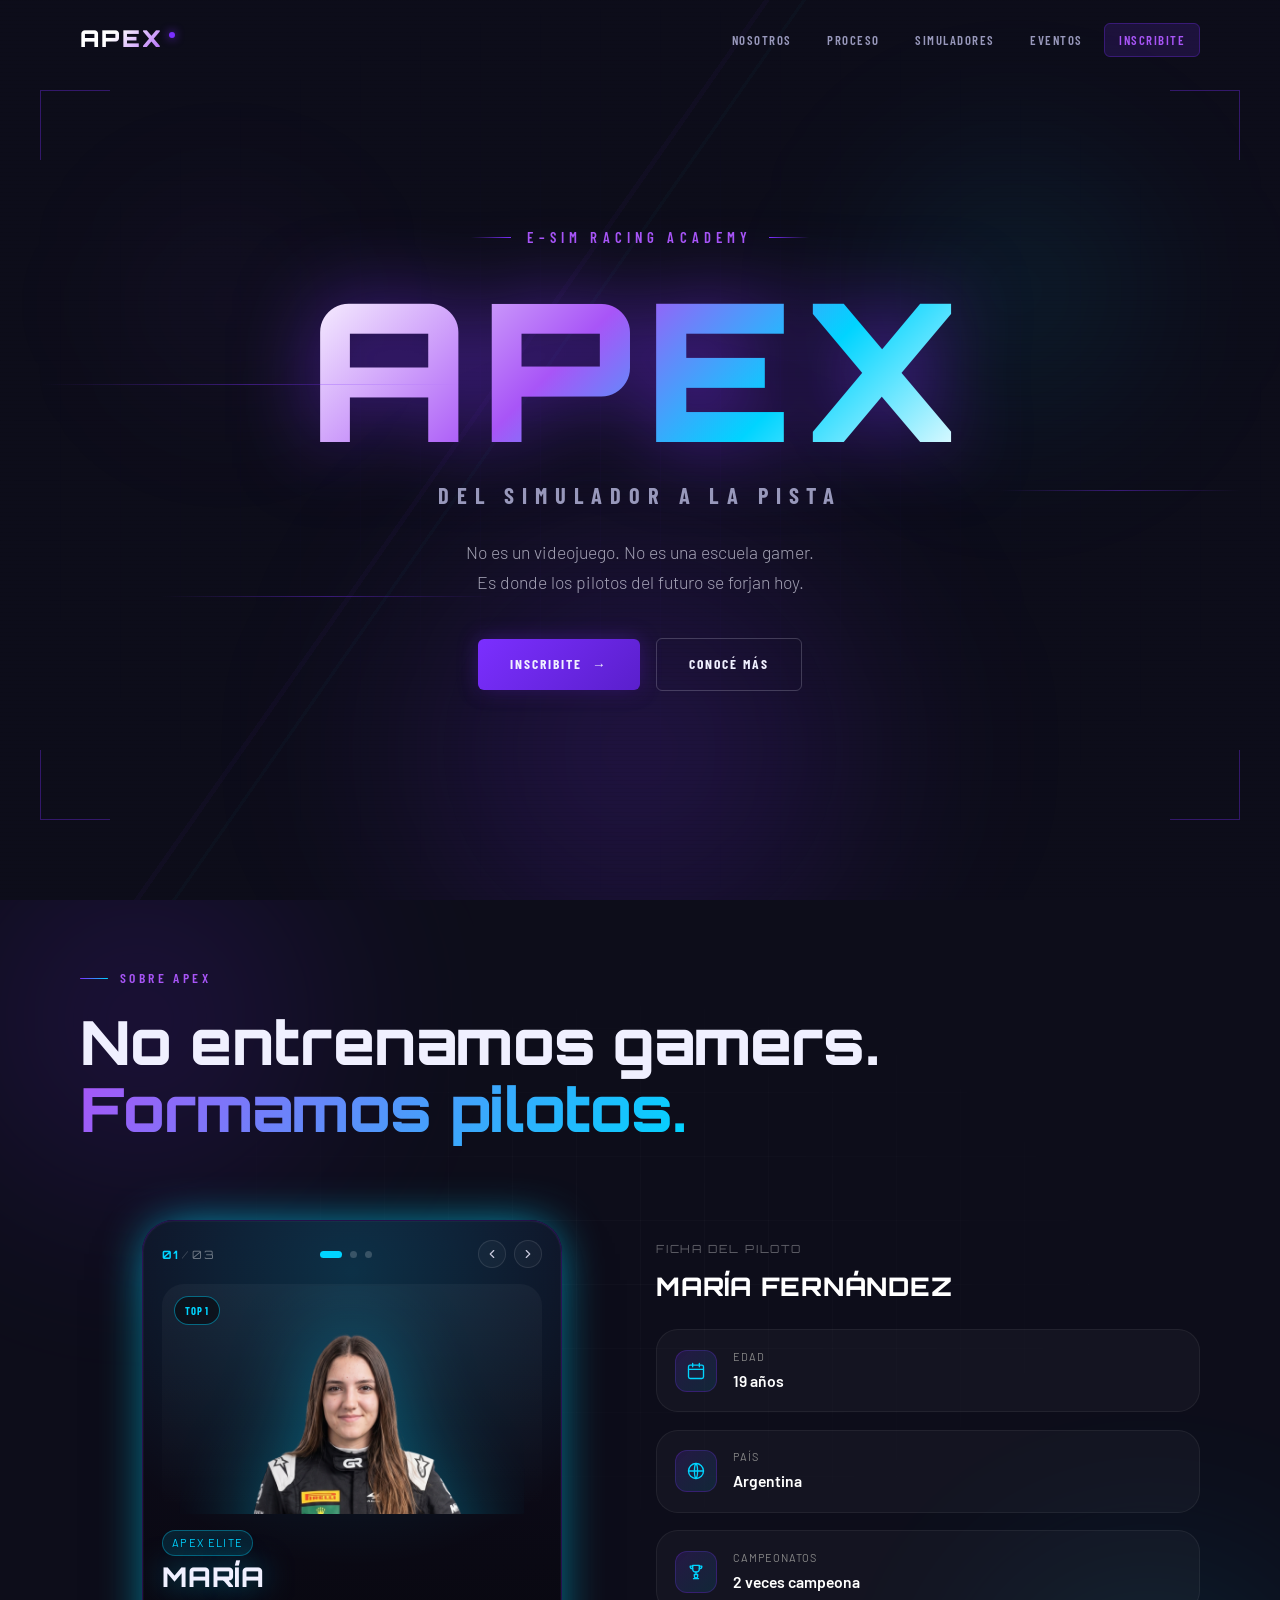
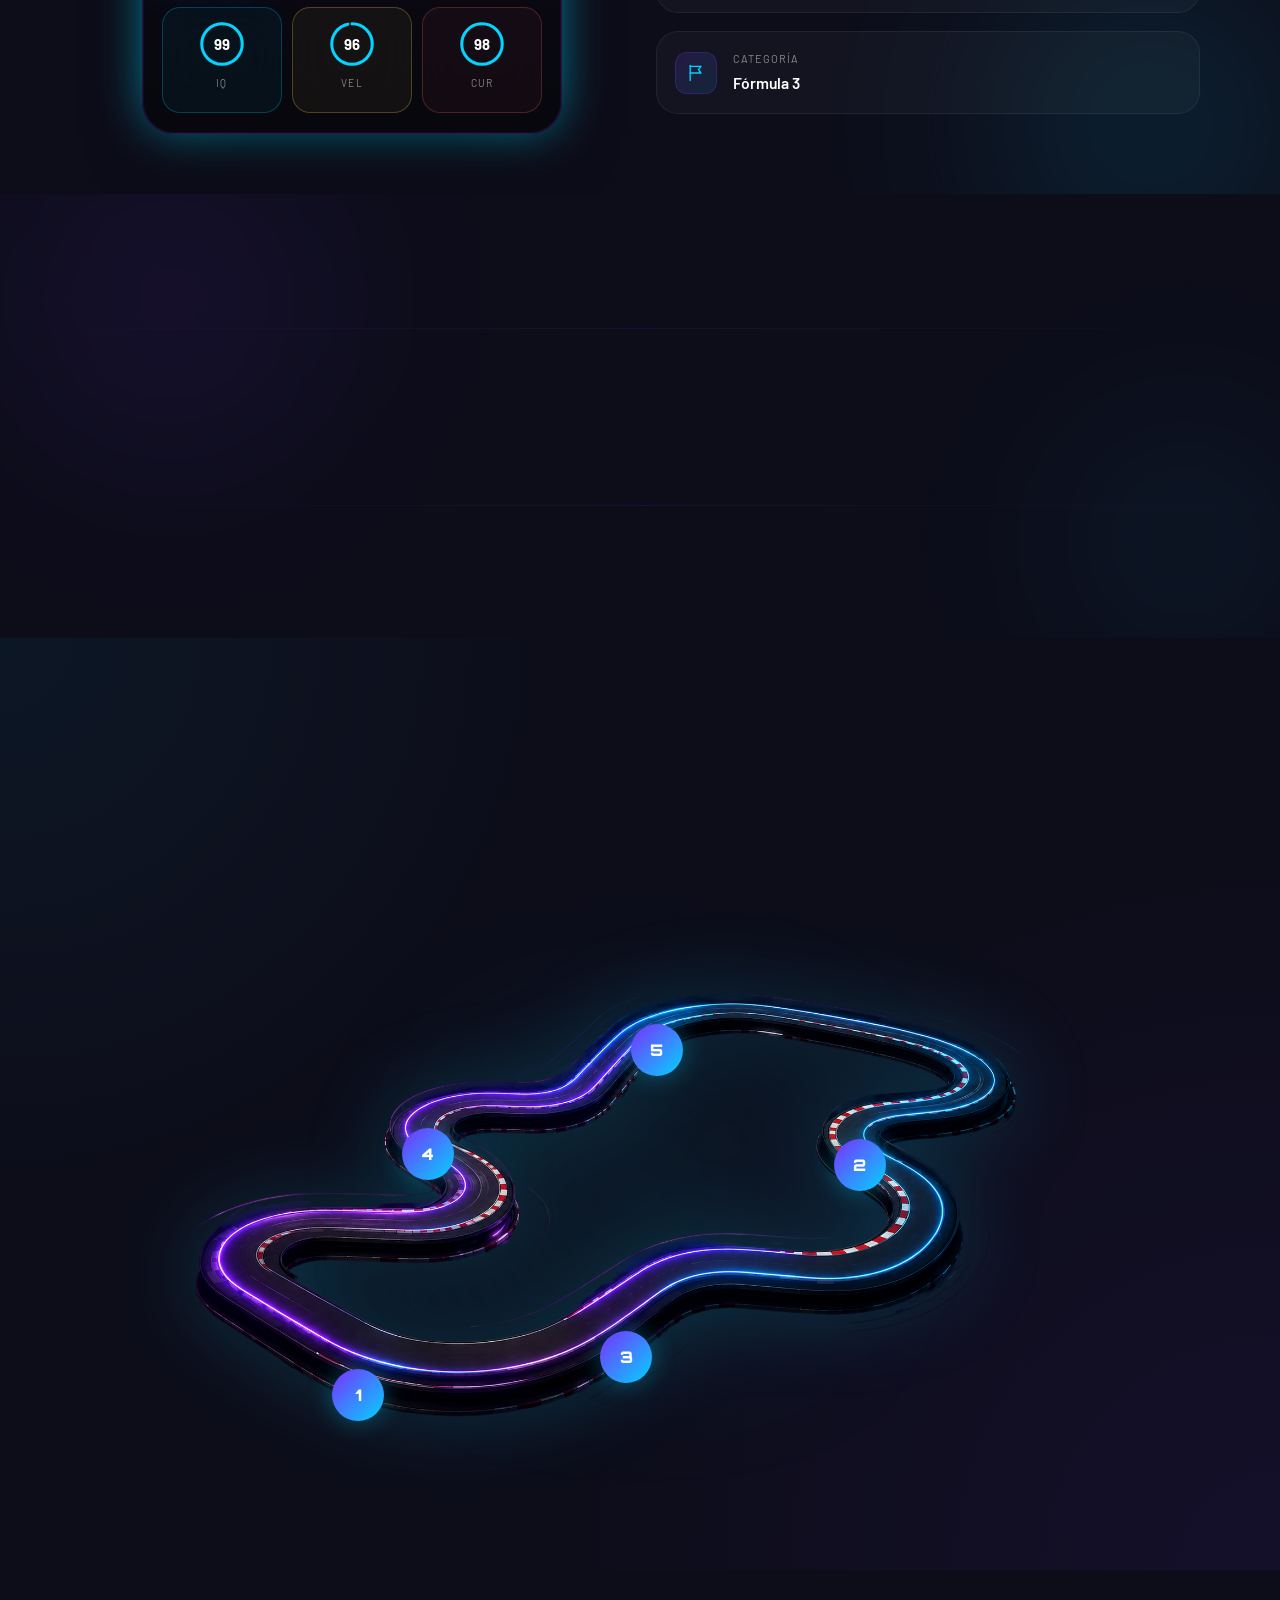
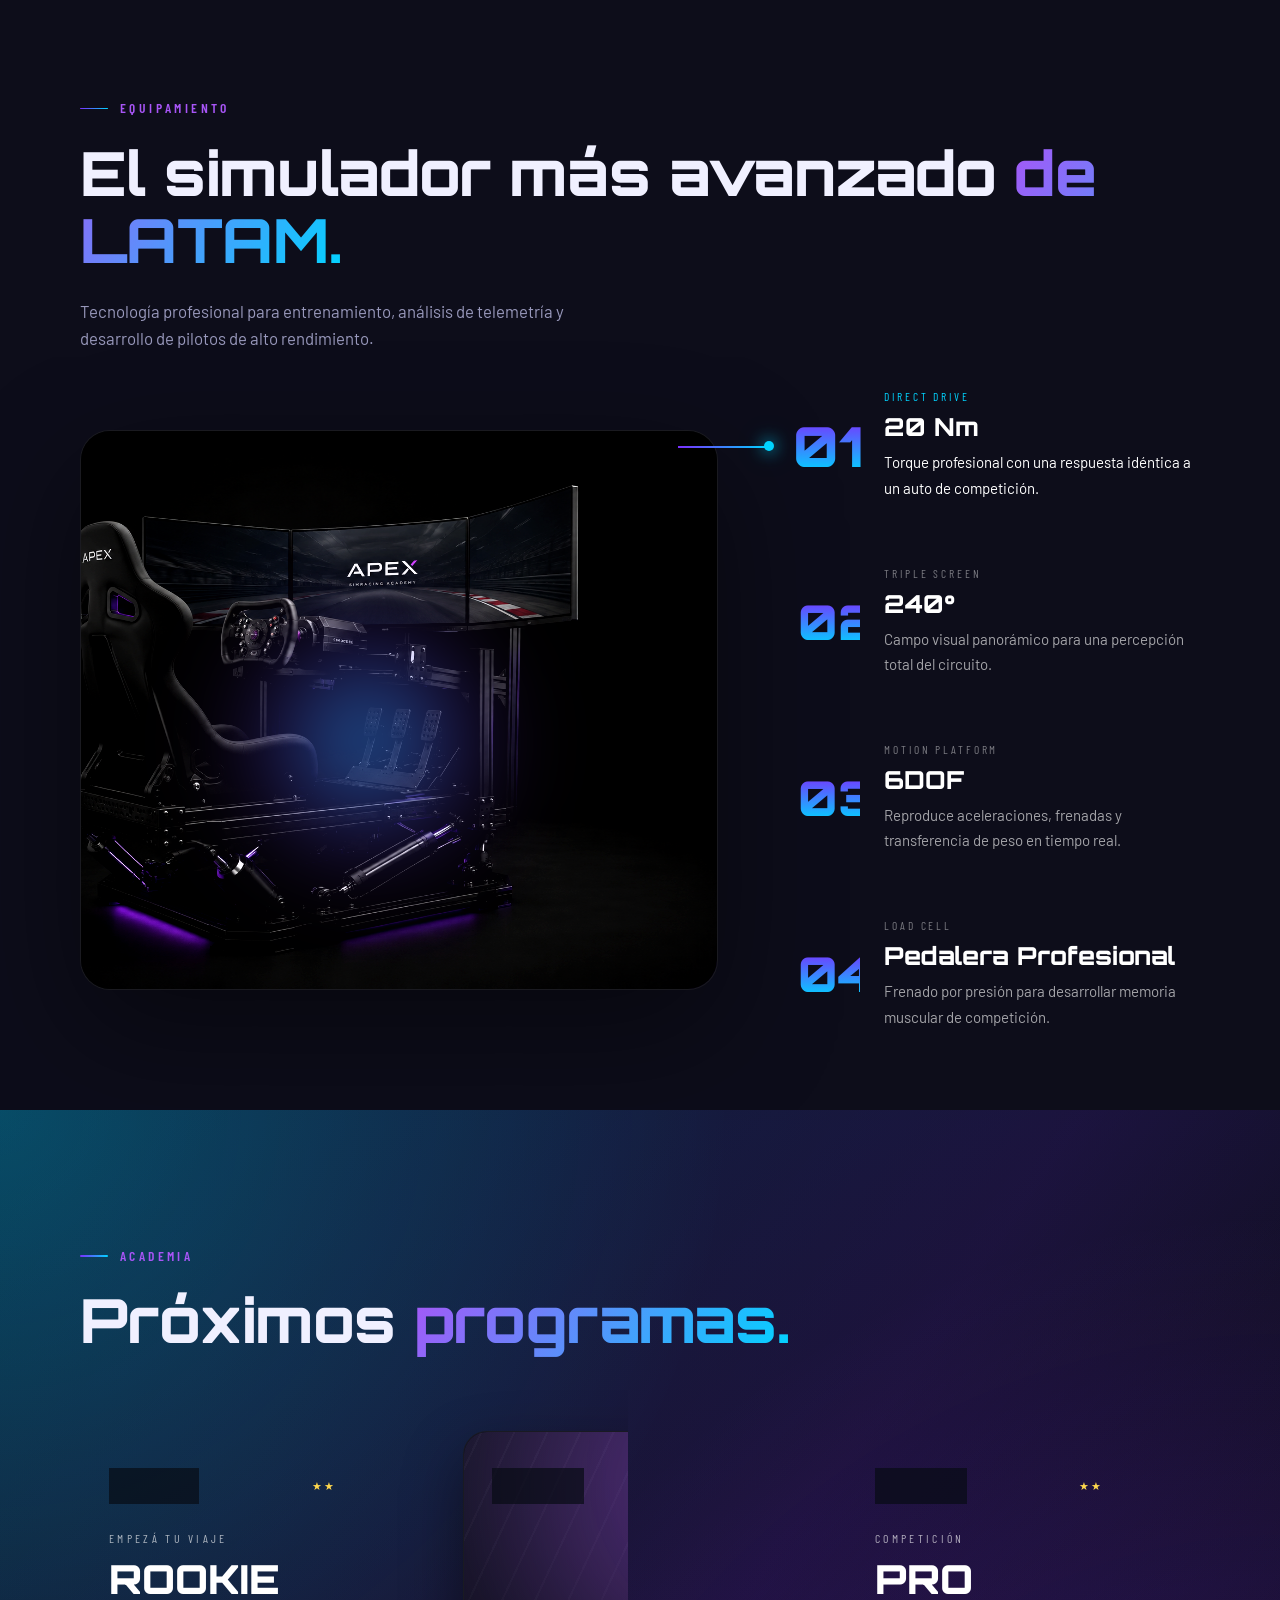
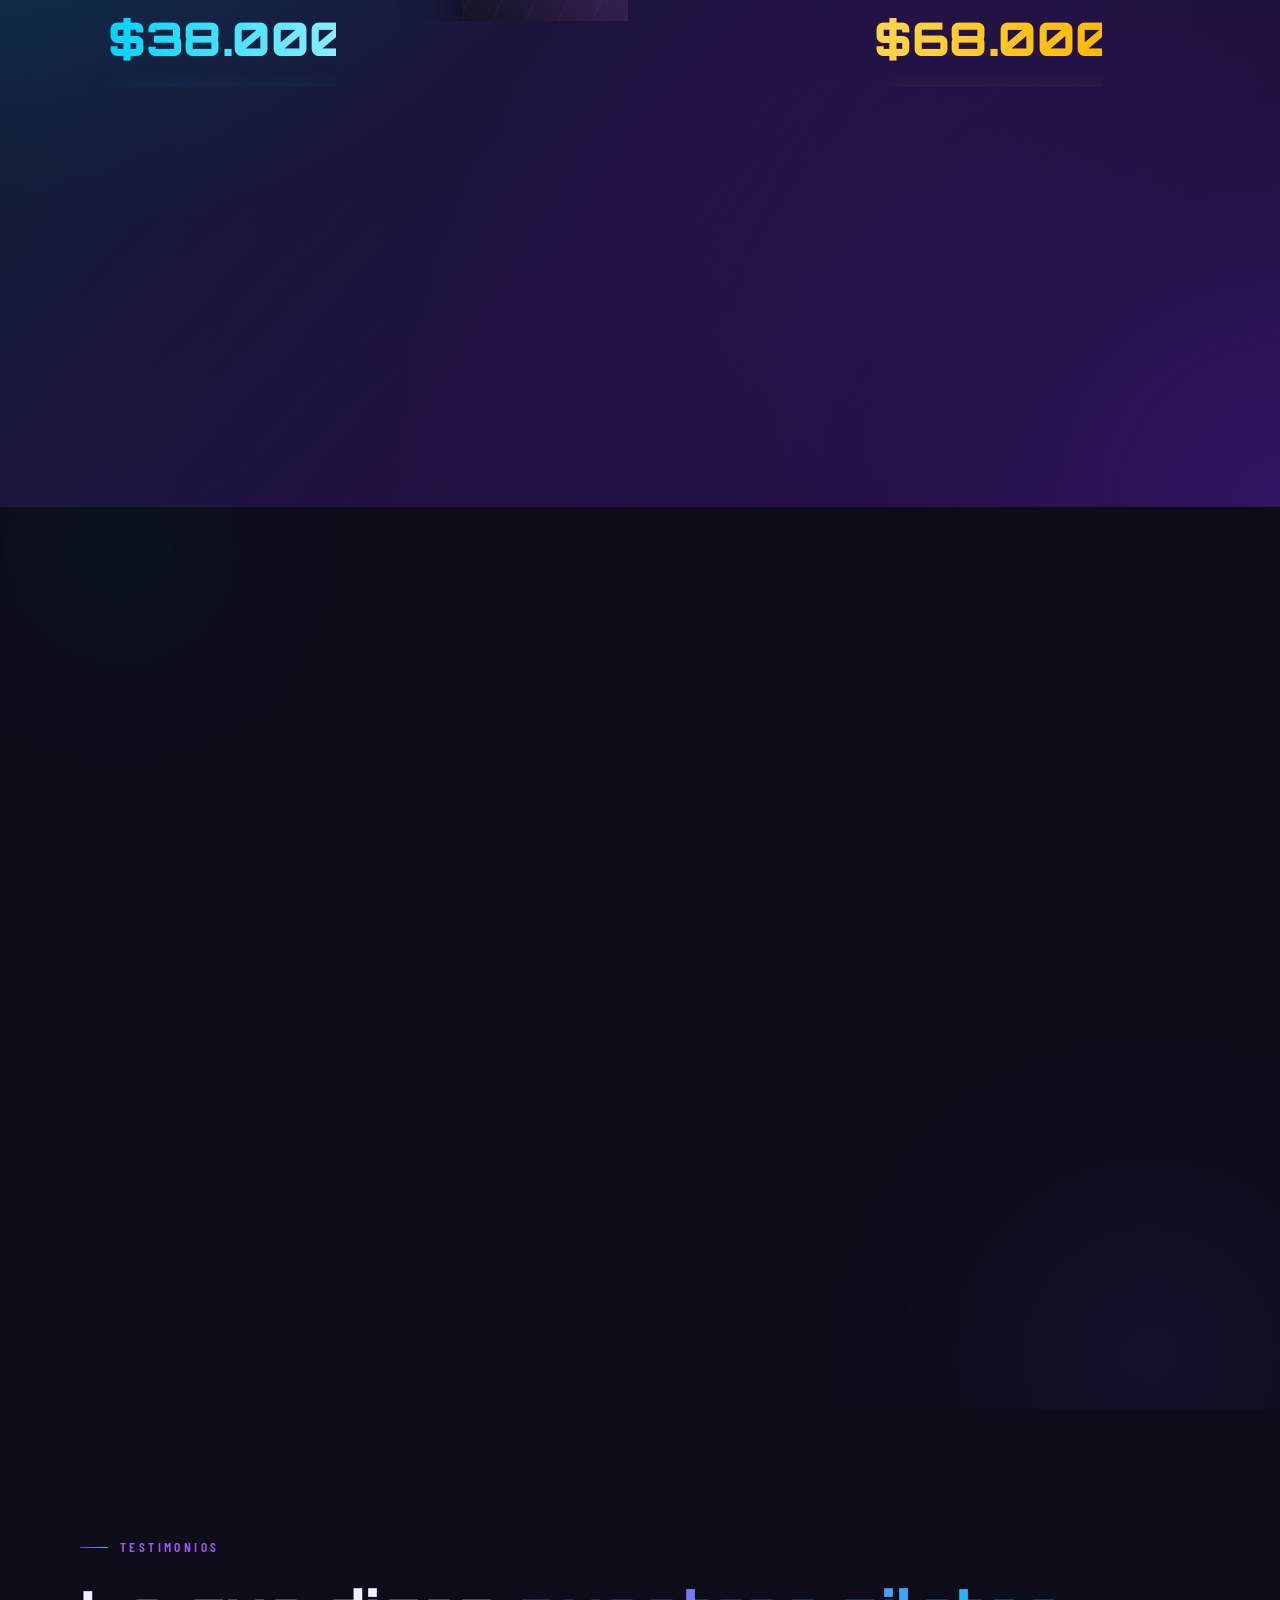
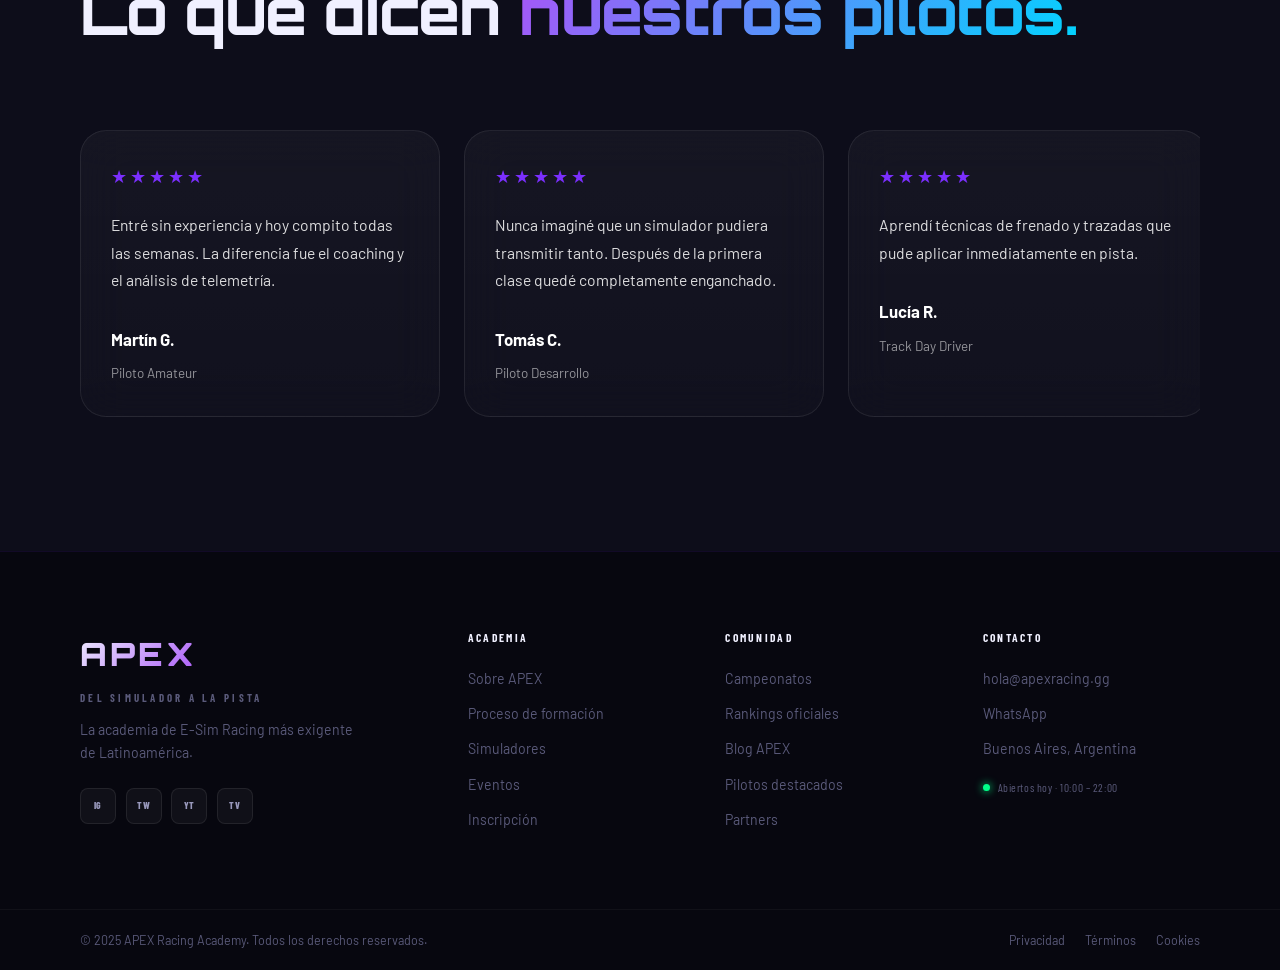
==== commit 56feab0d: "CURSOOOOOOS" ====
--- a/index.html
+++ b/index.html
@@ -817,8 +817,6 @@
                                 <strong>$52.000</strong>
                                 <span>/mes</span>
                             </span>
-
-                            <span class="program-popular-tag">★ MÁS ELEGIDO</span>
 
                             <a href="elite.html" class="program-btn program-btn--cta">
                                 <span class="btn-text">RESERVAR MI LUGAR</span>
--- a/style.css
+++ b/style.css
@@ -1950,7 +1950,7 @@
 
     perspective:1800px;
 
-    height:620px;
+    height:548px;
 
     cursor:pointer;
 
@@ -2022,7 +2022,7 @@
     flex-direction:column;
     justify-content:space-between;
 
-    padding:26px 24px 24px;
+    padding:22px 22px 20px;
 
 }
 
@@ -2202,13 +2202,7 @@
     display:flex;
     flex-direction:column;
 
-    padding:32px 26px 26px;
-
-}
-
-.program-card--elite .program-front-content{
-
-    padding-top:62px;
+    padding:36px 28px 30px;
 
 }
 
@@ -2220,7 +2214,7 @@
 
     gap:10px;
 
-    margin-bottom:20px;
+    margin-bottom:26px;
 
 }
 
@@ -2271,7 +2265,7 @@
 
     gap:8px;
 
-    margin:6px 0 18px;
+    margin:8px 0 26px;
 
 }
 
@@ -2279,7 +2273,7 @@
 
     font-family:var(--font-display);
 
-    font-size:2.5rem;
+    font-size:2.9rem;
 
     font-weight:900;
 
@@ -2471,7 +2465,7 @@
 
     font-family:var(--font-display);
 
-    font-size:2.1rem;
+    font-size:2.5rem;
 
     font-weight:900;
 
@@ -2481,7 +2475,7 @@
 
     text-transform:uppercase;
 
-    margin-bottom:4px;
+    margin-bottom:10px;
 
 }
 
@@ -2497,7 +2491,7 @@
 
     color:rgba(255,255,255,.65);
 
-    margin-bottom:8px;
+    margin-bottom:12px;
 
 }
 
@@ -2543,10 +2537,10 @@
 .program-check-list{
     display:flex;
     flex-direction:column;
-    gap:12px;
-
-    margin-top:auto;
-    padding-top:20px;
+    gap:22px;
+
+    margin-top:56px;
+    padding-top:28px;
 
     border-top:1px solid rgba(255,255,255,.08);
 }
@@ -2554,10 +2548,10 @@
 .program-check-list li{
     position:relative;
     list-style:none;
-    padding-left:26px;
+    padding-left:28px;
 
     font-family:var(--font-condensed);
-    font-size:.76rem;
+    font-size:.84rem;
     letter-spacing:.01em;
     line-height:1.4;
     color:rgba(255,255,255,.82);
@@ -2599,18 +2593,20 @@
     box-shadow:inset 0 0 0 1px rgba(255,213,74,.35);
 }
 
-.program-popular-badge{
-    position:absolute;
-    top:0; left:0; right:0;
-    z-index:22;
-    text-align:center;
-    padding:8px 0;
+.program-popular-tag{
+    align-self:center;
+    display:inline-flex;
+    align-items:center;
+    gap:6px;
+    padding:6px 14px;
+    margin-bottom:12px;
+    border-radius:999px;
+    background:linear-gradient(90deg,#7B2FFF,#00D4FF);
+    color:#fff;
     font-family:var(--font-condensed);
-    font-size:.64rem;
+    font-size:.62rem;
     font-weight:800;
-    letter-spacing:.2em;
-    color:#fff;
-    background:linear-gradient(90deg,#7B2FFF,#00D4FF);
+    letter-spacing:.16em;
 }
 
 /*==================================
@@ -2927,6 +2923,12 @@
 
 }
 
+.program-back-content .program-level{
+
+    margin-bottom:12px;
+
+}
+
 /*=========================
 TITULO
 =========================*/
@@ -2957,7 +2959,7 @@
 
     color:rgba(255,255,255,.55);
 
-    margin-bottom:14px;
+    margin-bottom:10px;
 
 }
 
@@ -2971,9 +2973,9 @@
 
     flex-direction:column;
 
-    gap:8px;
-
-    margin-bottom:14px;
+    gap:6px;
+
+    margin-bottom:10px;
 
 }
 
@@ -3025,9 +3027,9 @@
 
     gap:12px;
 
-    margin-bottom:14px;
-
-    padding:10px 12px;
+    margin-bottom:10px;
+
+    padding:8px 12px;
 
     border-radius:14px;
 
@@ -3055,7 +3057,7 @@
 
 .program-back-grid-item{
 
-    padding:13px 14px;
+    padding:10px 14px;
 
     border-radius:14px;
 
@@ -3101,7 +3103,7 @@
 
 .program-back-actions{
 
-    margin-top:18px;
+    margin-top:14px;
 
 }
 
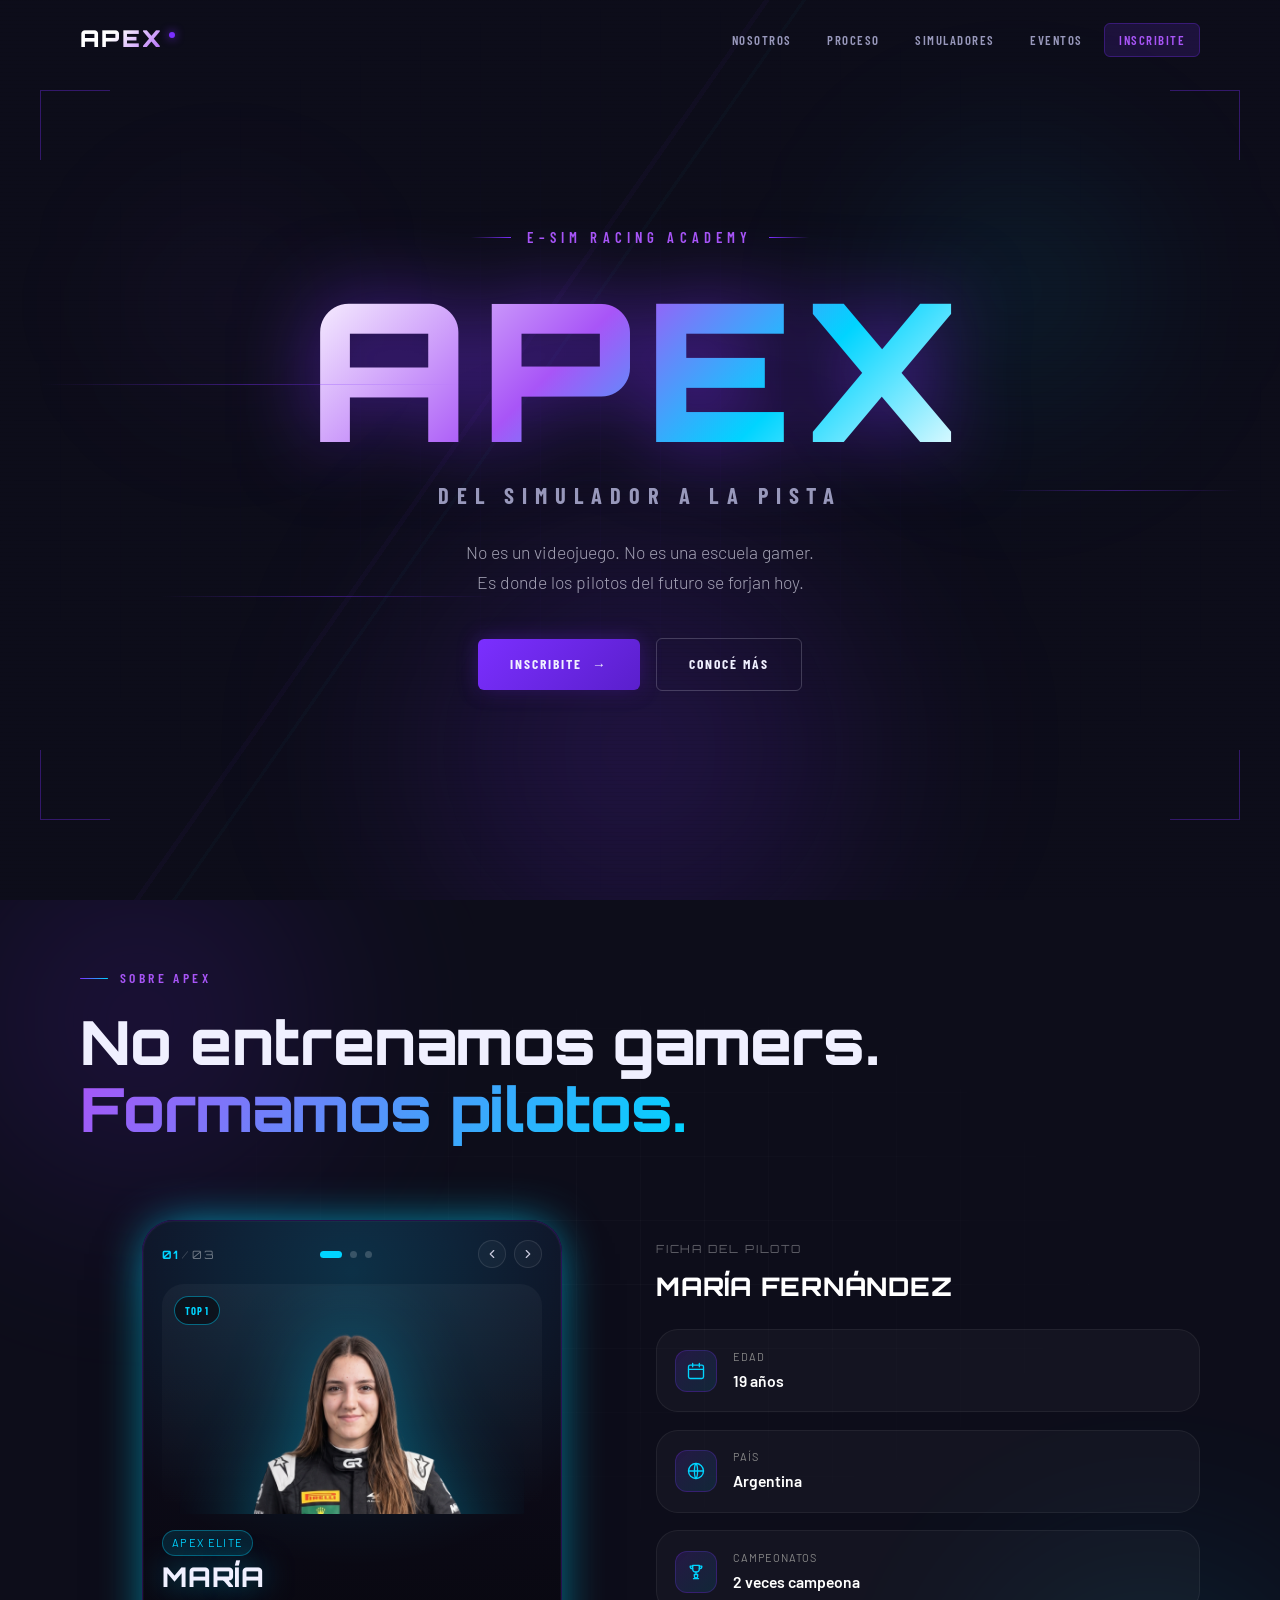
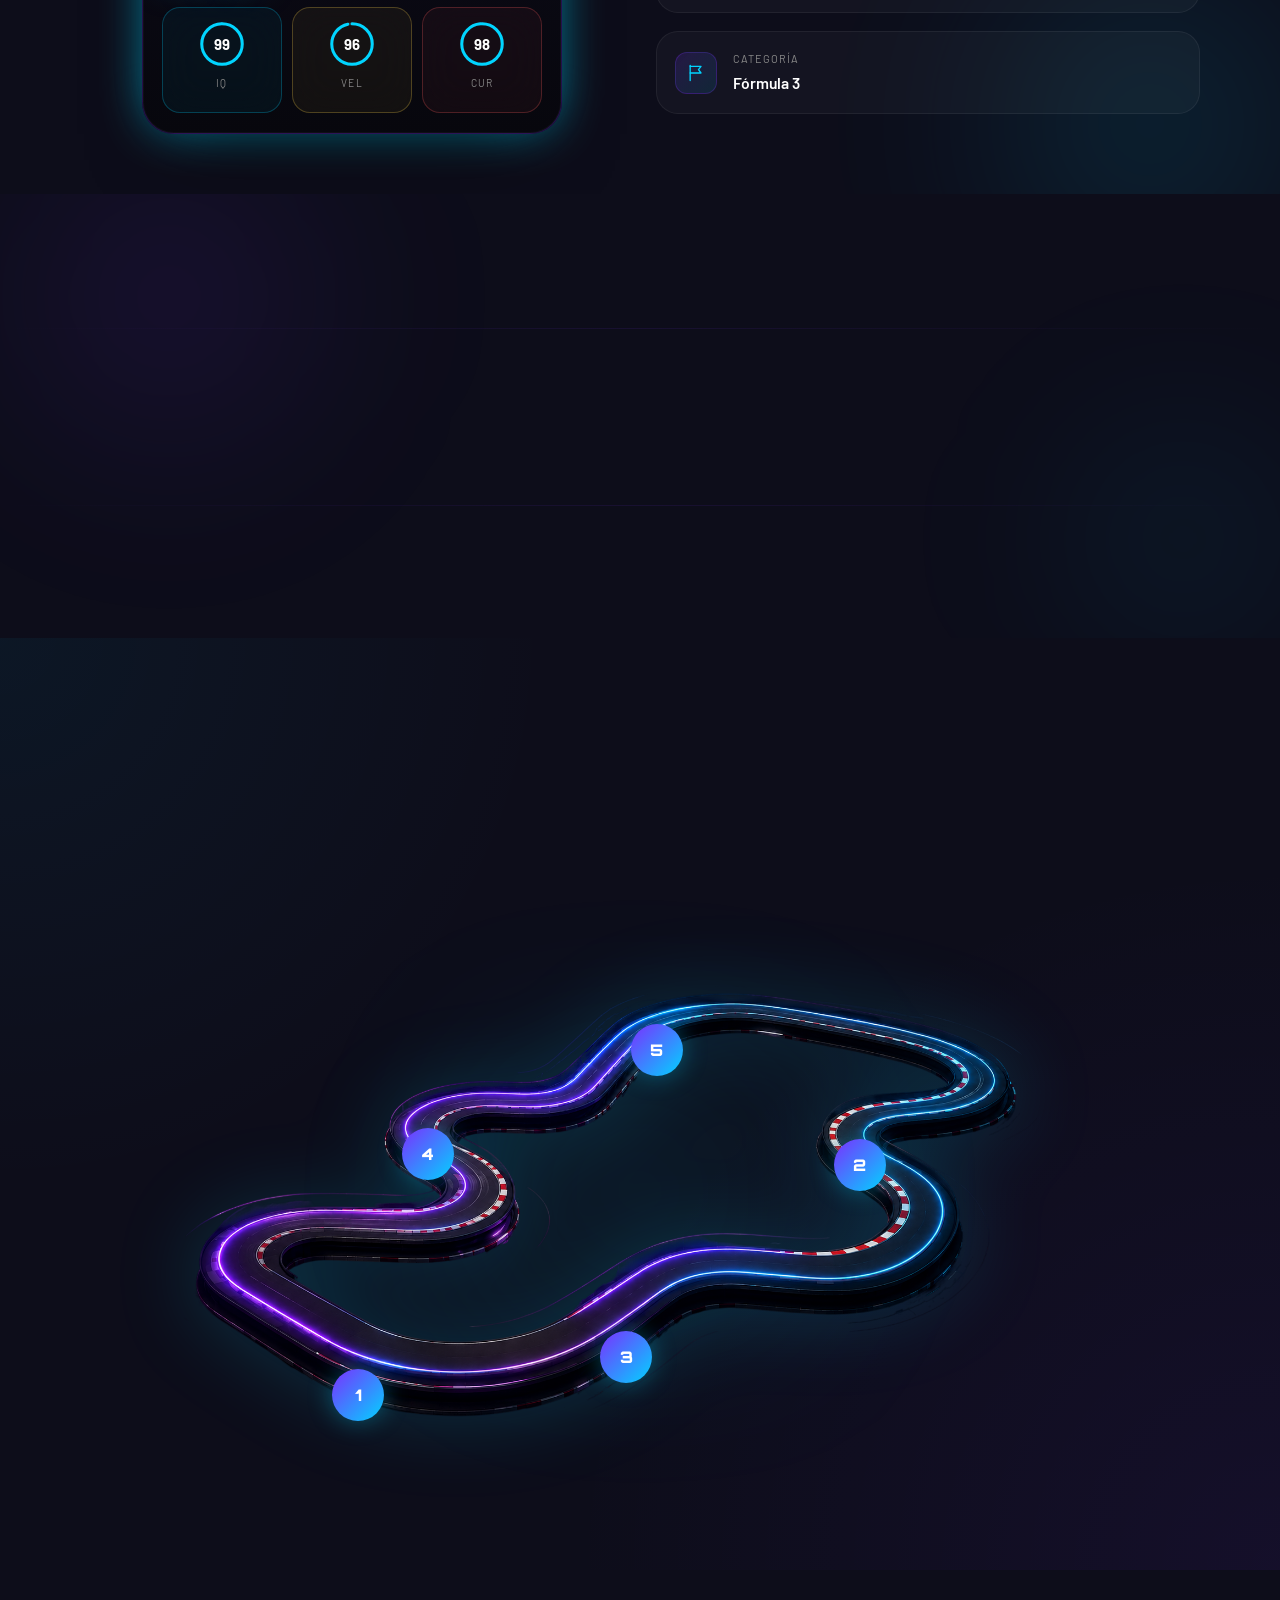
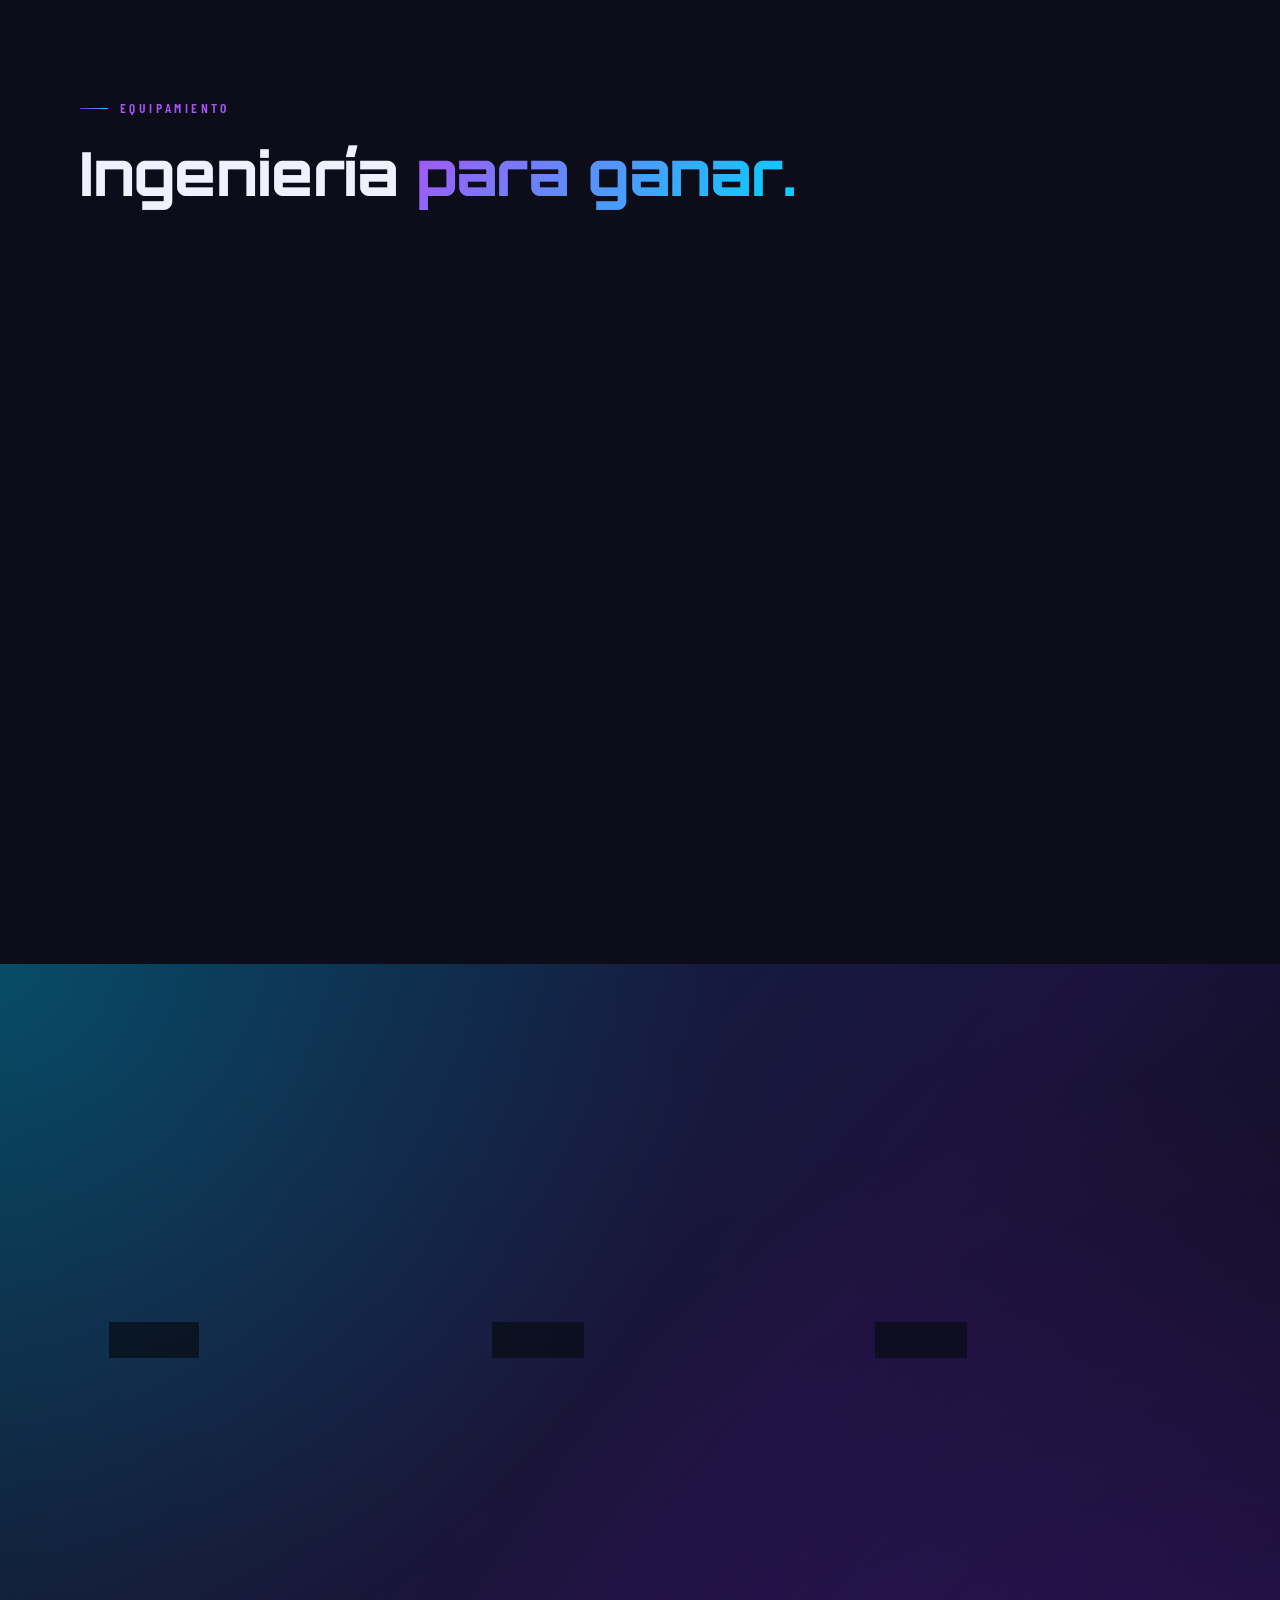
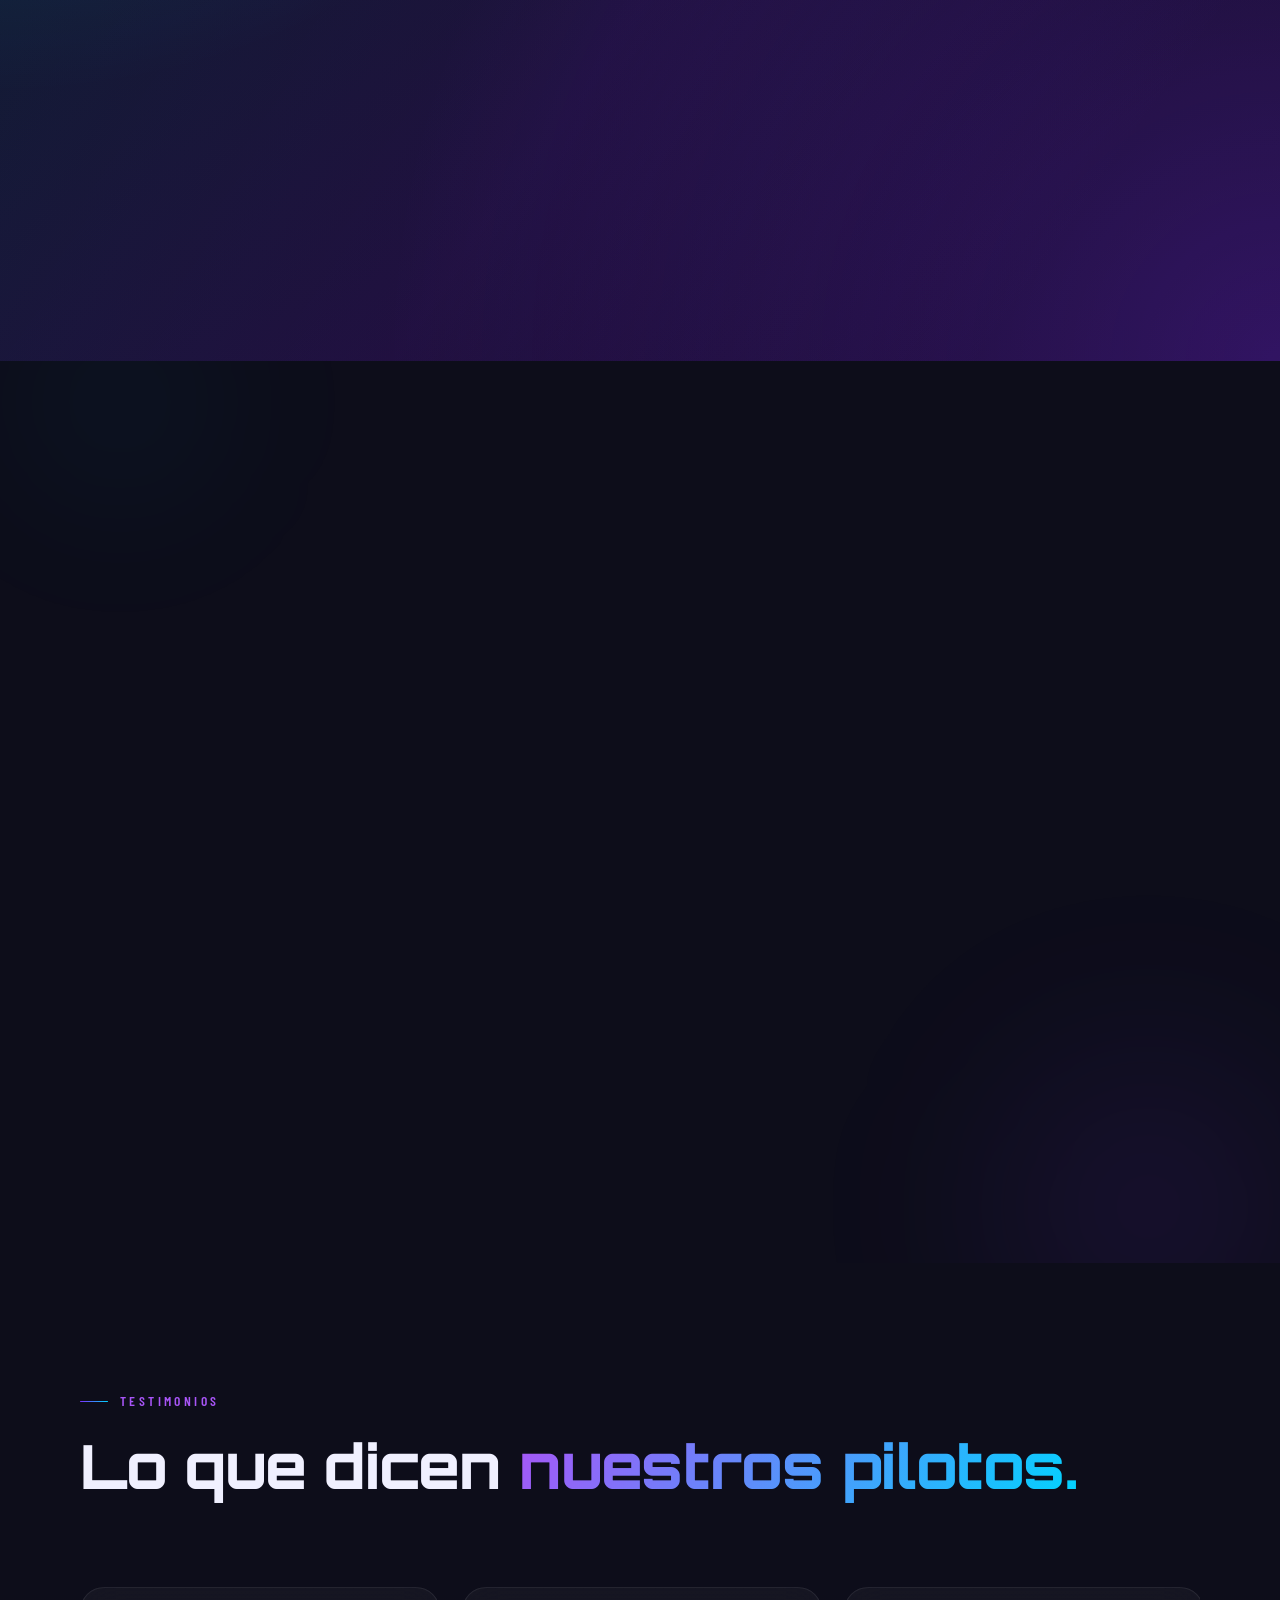
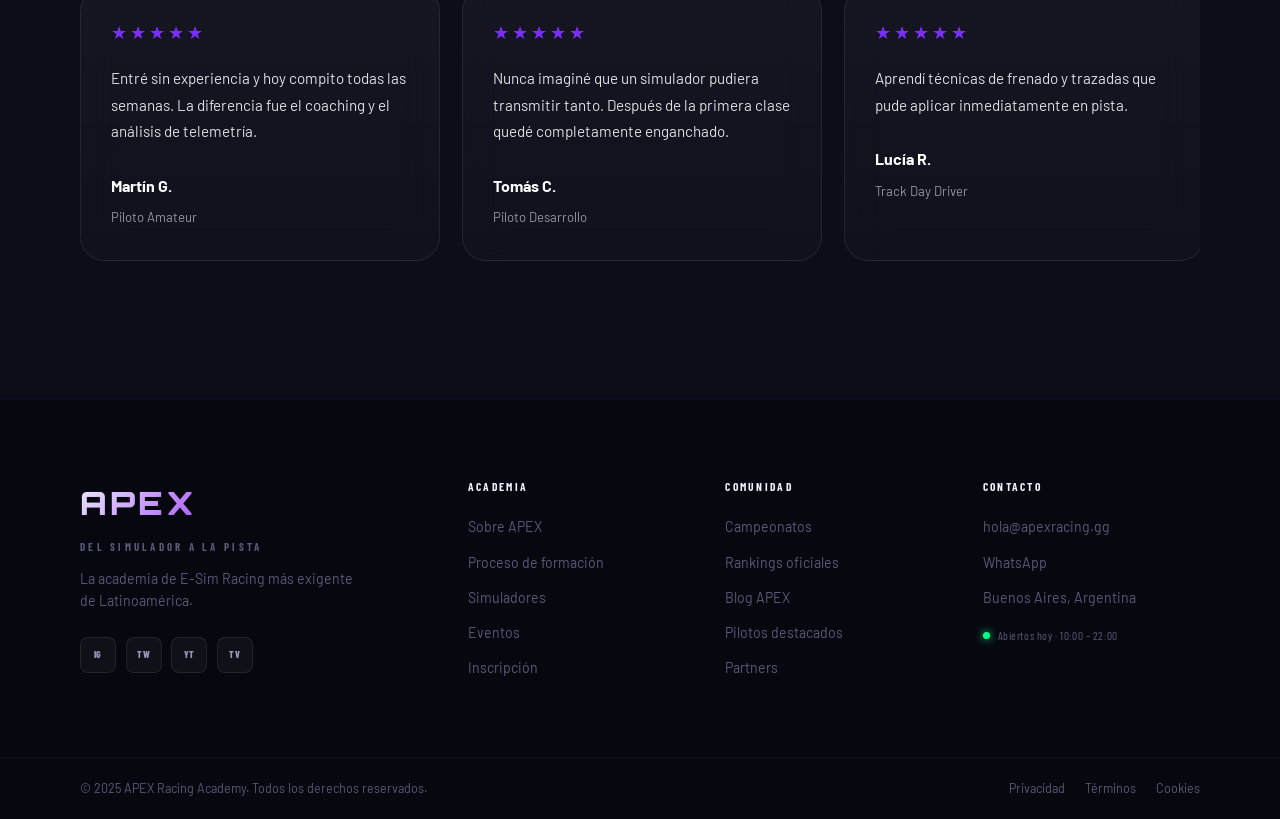
==== commit ba9d5b01: "SIMULADOR CORRIGIENDO" ====
--- a/index.html
+++ b/index.html
@@ -456,20 +456,15 @@
             </span>
 
             <h2 class="section-title">
-                El simulador más avanzado <em>de LATAM.</em>
+                Ingeniería <em>para ganar.</em>
             </h2>
 
-            <p class="section-subtitle">
-                Tecnología profesional para entrenamiento, análisis de telemetría
-                y desarrollo de pilotos de alto rendimiento.
-            </p>
-
         </div>
 
         <div class="sim-layout reveal">
 
             <!-- ===================================== -->
-            <!-- SIMULADOR -->
+            <!-- IMAGEN -->
             <!-- ===================================== -->
 
             <div class="sim-stage">
@@ -482,13 +477,6 @@
                     class="sim-image"
                     id="simImage">
 
-                <!-- Luces -->
-
-                <span class="sim-light wheel"></span>
-                <span class="sim-light screen"></span>
-                <span class="sim-light motion"></span>
-                <span class="sim-light pedals"></span>
-
             </div>
 
             <!-- ===================================== -->
@@ -499,7 +487,7 @@
 
                 <button
                     class="sim-feature active"
-                    data-target="wheel"
+                    data-image="images/volante.png"
                     type="button">
 
                     <span class="sim-number">
@@ -526,7 +514,7 @@
 
                 <button
                     class="sim-feature"
-                    data-target="screen"
+                    data-image="images/pantallas.png"
                     type="button">
 
                     <span class="sim-number">
@@ -553,7 +541,7 @@
 
                 <button
                     class="sim-feature"
-                    data-target="motion"
+                    data-image="images/plataforma.png"
                     type="button">
 
                     <span class="sim-number">
@@ -580,7 +568,7 @@
 
                 <button
                     class="sim-feature"
-                    data-target="pedals"
+                    data-image="images/pedales.png"
                     type="button">
 
                     <span class="sim-number">
@@ -612,8 +600,6 @@
     </div>
 
 </section>
-  
-
 <!-- ══════════════════════════════════════ -->
 <!-- PROGRAMAS -->
 <!-- ══════════════════════════════════════ -->
--- a/style.css
+++ b/style.css
@@ -4064,7 +4064,7 @@
 
     padding:120px 0;
 
-    overflow:hidden;
+    overflow:visible;
 
 }
 
@@ -4074,14 +4074,15 @@
 
     margin-top:70px;
 
-    overflow:hidden;
-
-    padding:14px 0;          /* evita que el hover se corte */
+    overflow-x:hidden;
+    overflow-y:visible;
 
     cursor:grab;
 
     user-select:none;
 
+    padding:12px 0;
+
 }
 
 .reviews-slider.dragging{
@@ -4094,13 +4095,13 @@
 
     display:flex;
 
-    gap:24px;
+    gap:22px;
 
     width:max-content;
 
     will-change:transform;
 
-    align-items:stretch;
+    padding:6px 0;
 
 }
 
@@ -4116,7 +4117,7 @@
 
     padding:30px;
 
-    border-radius:26px;
+    border-radius:24px;
 
     background:
         linear-gradient(
@@ -4139,9 +4140,9 @@
 
 .review-card:hover{
 
-    transform:translateY(-6px);
-
-    border-color:rgba(123,47,255,.35);
+    transform:translateY(-4px) scale(1.015);
+
+    border-color:rgba(123,47,255,.40);
 
     background:
         linear-gradient(
@@ -4151,7 +4152,7 @@
         );
 
     box-shadow:
-        0 18px 45px rgba(0,0,0,.28);
+        0 22px 60px rgba(0,0,0,.30);
 
 }
 
@@ -4163,11 +4164,11 @@
 
     color:var(--apex-violet);
 
-    font-size:1.15rem;
+    font-size:1.1rem;
 
     letter-spacing:3px;
 
-    margin-bottom:20px;
+    margin-bottom:18px;
 
 }
 
@@ -4181,9 +4182,9 @@
 
     line-height:1.75;
 
-    font-size:.98rem;
-
-    margin-bottom:32px;
+    font-size:.95rem;
+
+    margin-bottom:28px;
 
 }
 
@@ -4197,9 +4198,9 @@
 
     color:#fff;
 
-    font-size:1.05rem;
-
-    margin-bottom:6px;
+    font-size:1rem;
+
+    margin-bottom:4px;
 
 }
 
@@ -4207,7 +4208,7 @@
 
     color:rgba(255,255,255,.55);
 
-    font-size:.84rem;
+    font-size:.82rem;
 
 }
 
@@ -4223,10 +4224,9 @@
     position:absolute;
 
     top:0;
-
-    width:110px;
-
-    height:100%;
+    bottom:0;
+
+    width:120px;
 
     z-index:20;
 
@@ -4241,7 +4241,7 @@
     background:
         linear-gradient(
             90deg,
-            var(--apex-dark) 10%,
+            var(--apex-dark),
             transparent
         );
 
@@ -4254,7 +4254,7 @@
     background:
         linear-gradient(
             270deg,
-            var(--apex-dark) 10%,
+            var(--apex-dark),
             transparent
         );
 
@@ -4266,55 +4266,29 @@
 
 @media(max-width:900px){
 
-    .reviews{
-
-        padding:90px 0;
+    .review-card{
+
+        flex:0 0 320px;
+
+        padding:26px;
 
     }
 
+}
+
+@media(max-width:600px){
+
     .review-card{
 
-        flex:0 0 310px;
-
-        min-height:190px;
-
-        padding:26px;
+        flex:0 0 270px;
+
+        padding:22px;
 
     }
 
-}
-
-@media(max-width:600px){
-
-    .reviews-slider{
-
-        margin-top:50px;
-
-    }
-
-    .review-card{
-
-        flex:0 0 270px;
-
-        min-height:180px;
-
-        padding:22px;
-
-    }
-
-    .review-stars{
-
-        font-size:1rem;
-
-        margin-bottom:18px;
-
-    }
-
     .review-text{
 
-        font-size:.92rem;
-
-        line-height:1.65;
+        font-size:.9rem;
 
     }
 
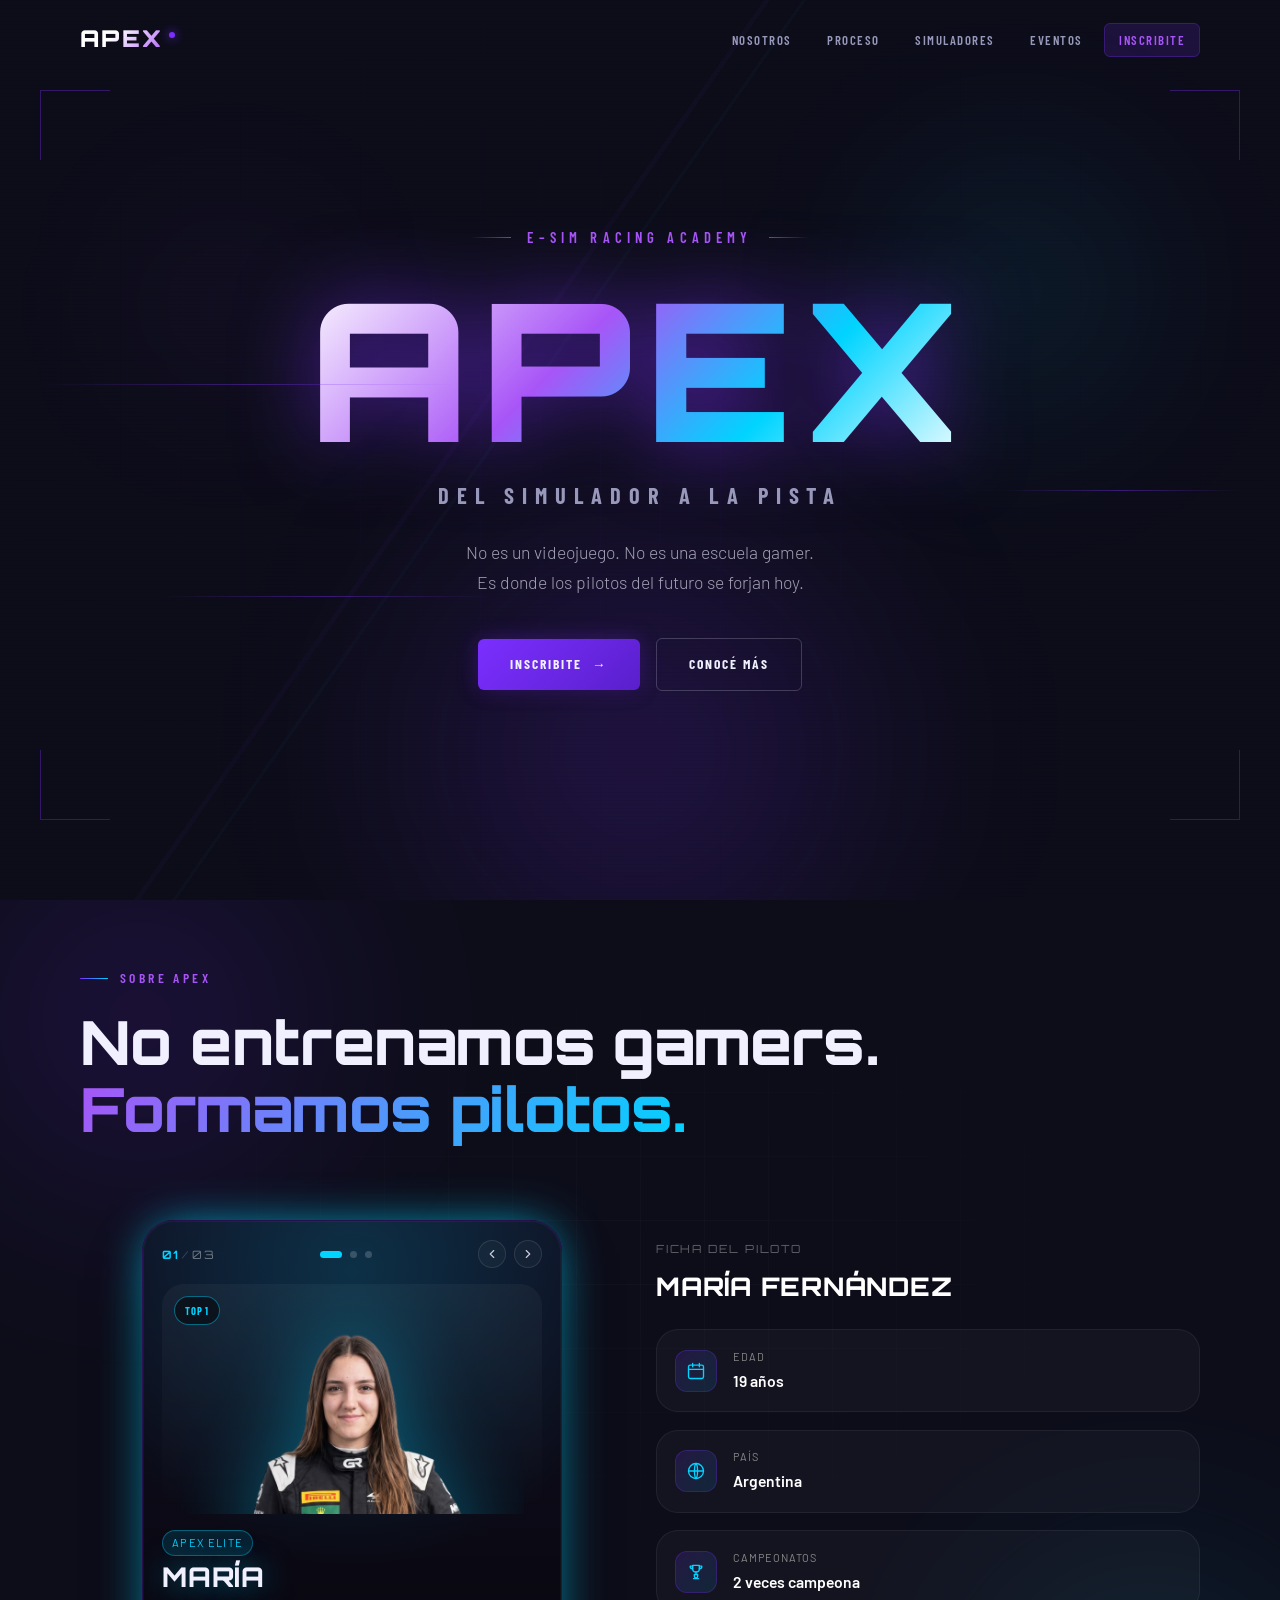
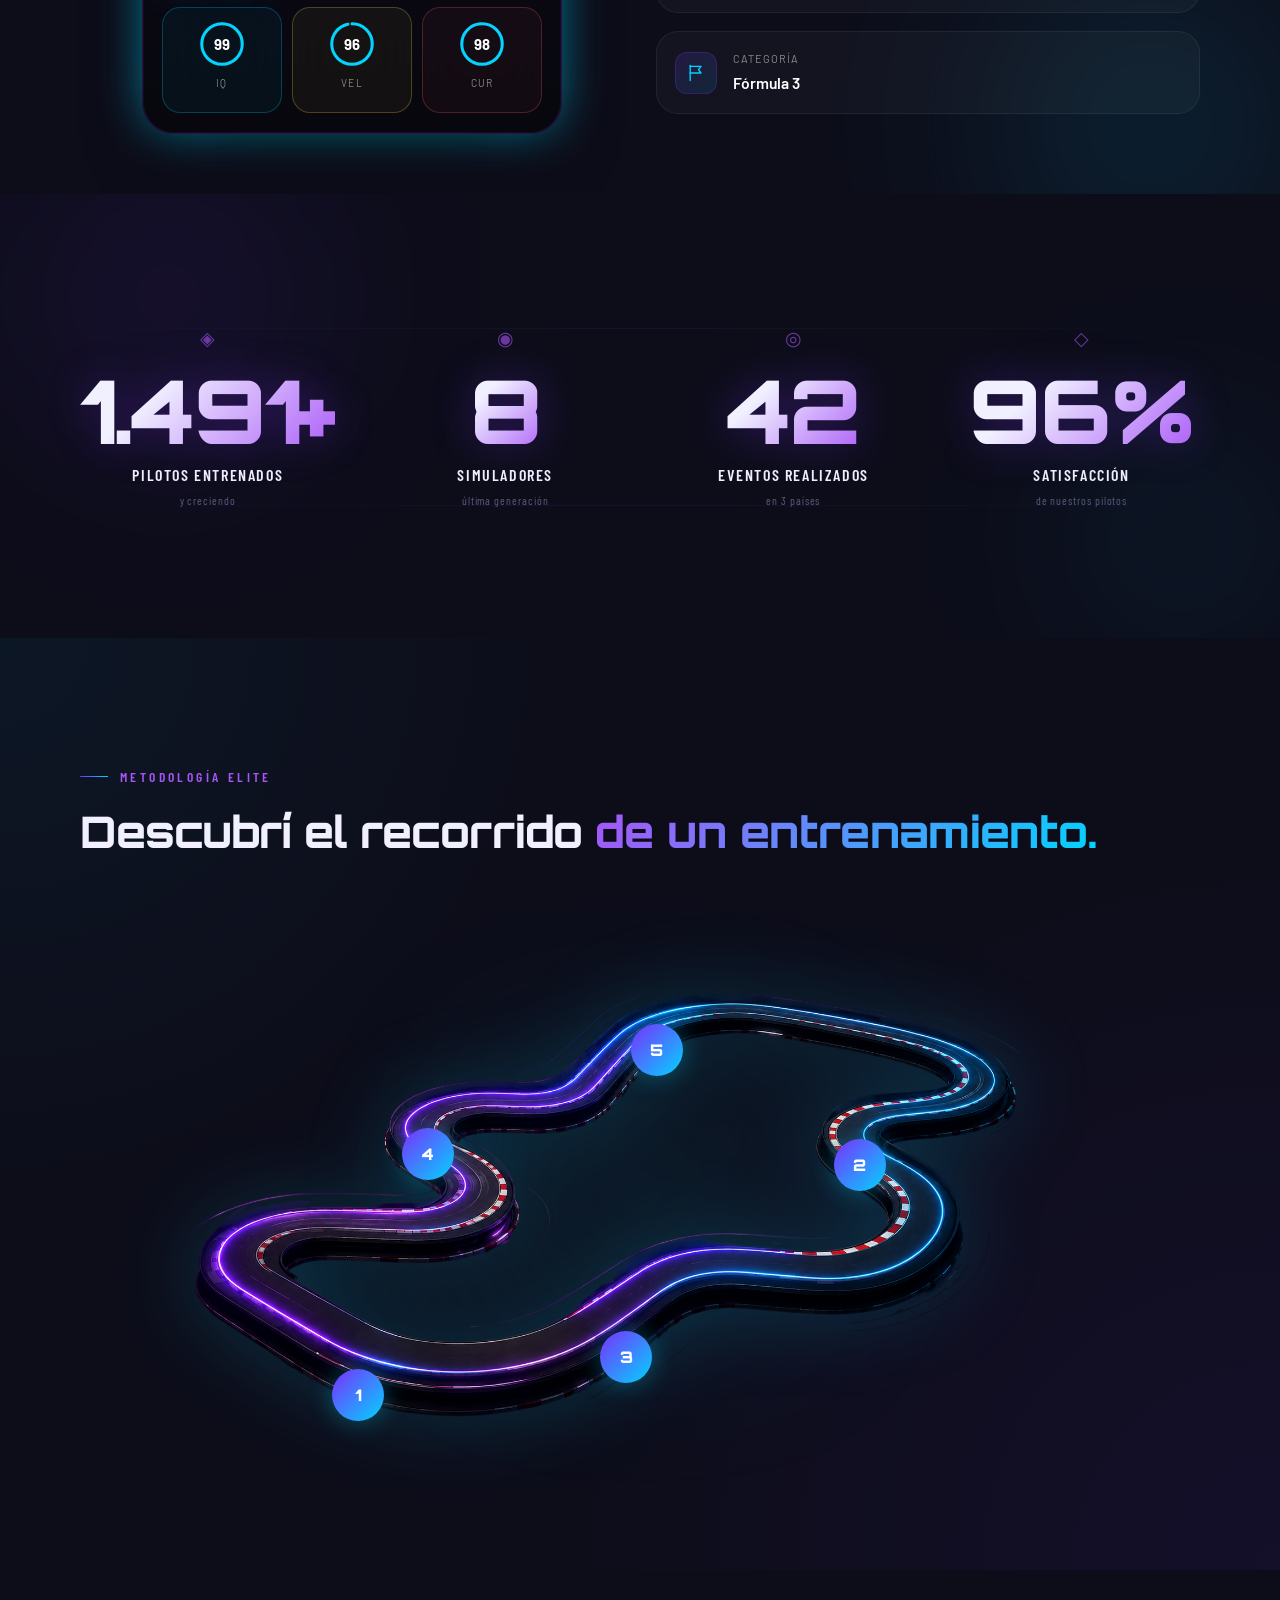
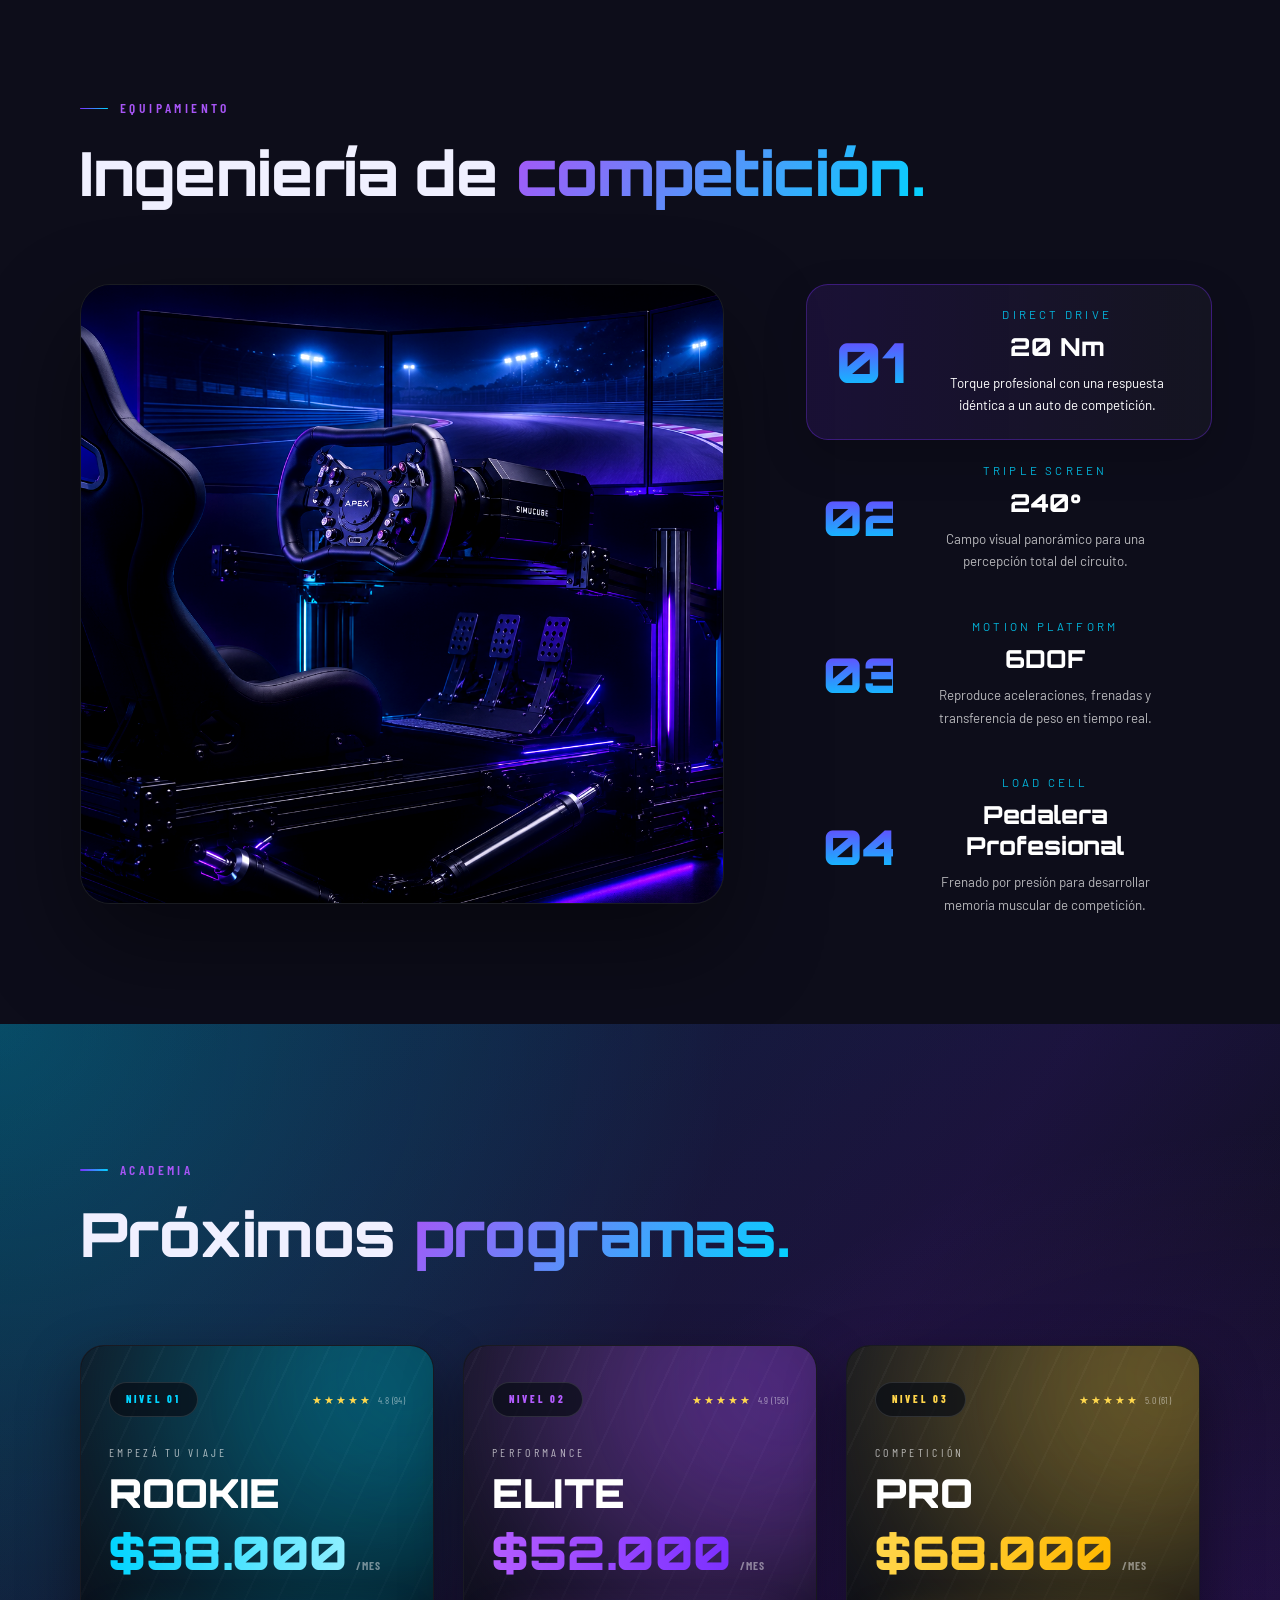
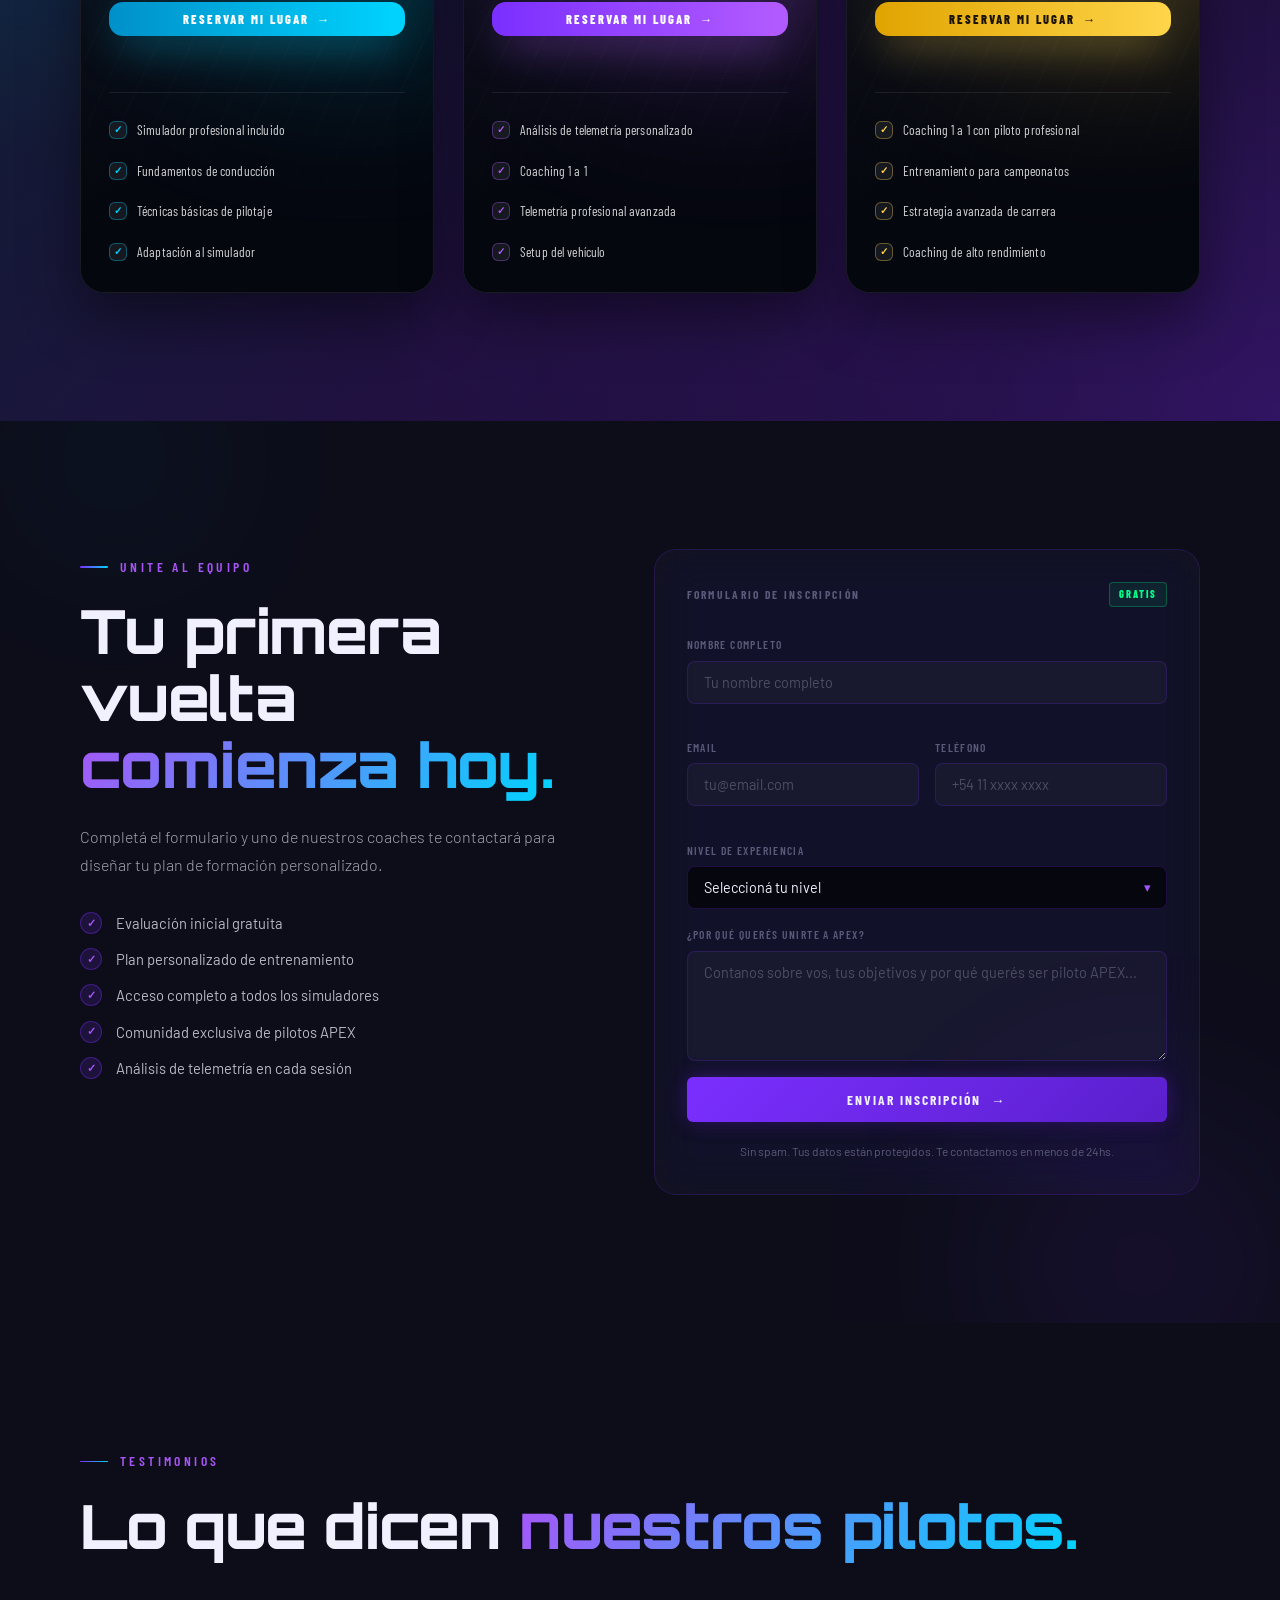
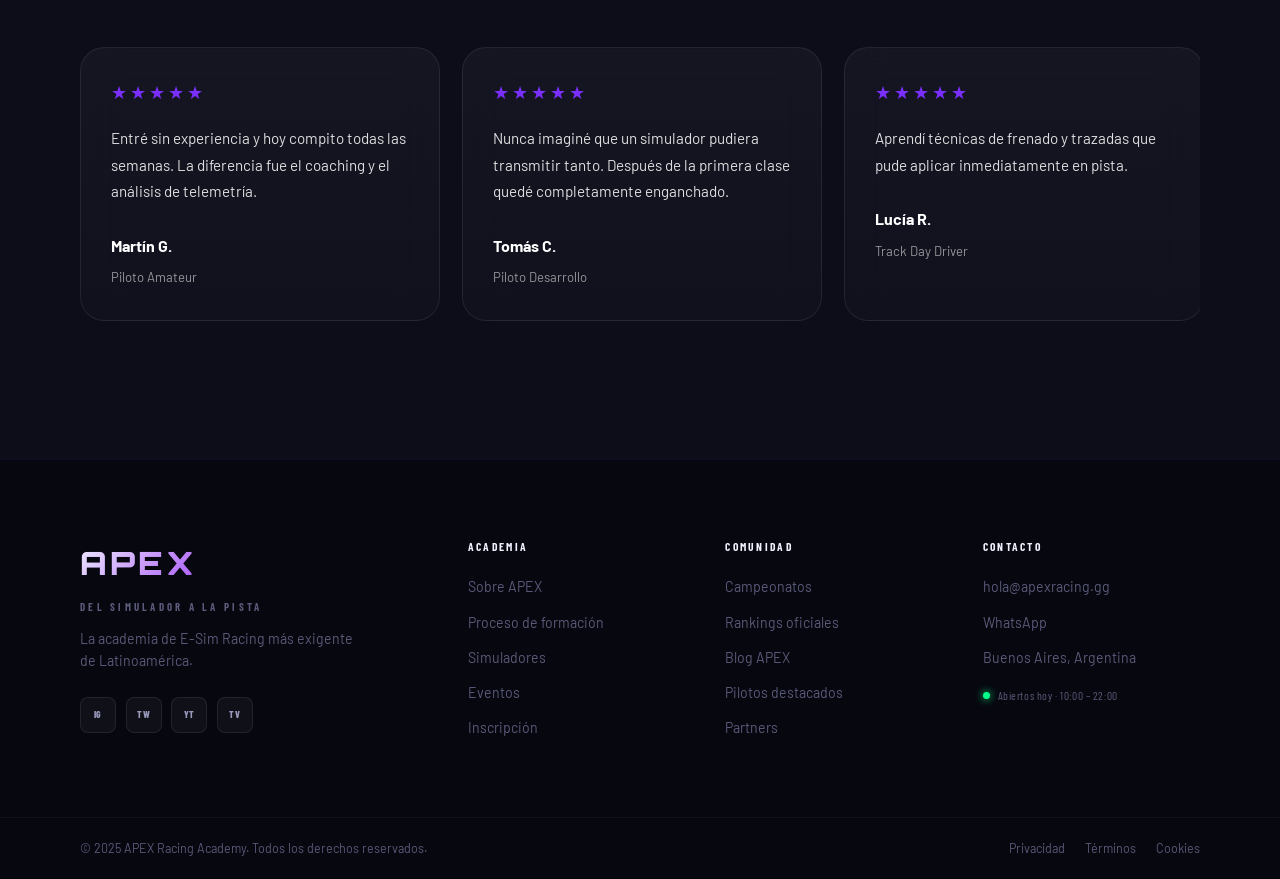
==== commit 0470c333: "SIMULADOR CORRIGIENDO" ====
--- a/index.html
+++ b/index.html
@@ -456,39 +456,39 @@
             </span>
 
             <h2 class="section-title">
-                Ingeniería <em>para ganar.</em>
+                Ingeniería de <em>competición.</em>
             </h2>
 
         </div>
 
         <div class="sim-layout reveal">
 
-            <!-- ===================================== -->
+            <!-- ================================= -->
             <!-- IMAGEN -->
-            <!-- ===================================== -->
+            <!-- ================================= -->
 
             <div class="sim-stage">
 
                 <div class="sim-stage-glow"></div>
 
                 <img
+                    id="simImage"
+                    class="sim-image"
                     src="images/simulador.png"
-                    alt="Simulador APEX"
-                    class="sim-image"
-                    id="simImage">
-
-            </div>
-
-            <!-- ===================================== -->
-            <!-- FEATURES -->
-            <!-- ===================================== -->
+                    alt="Simulador APEX">
+
+            </div>
+
+            <!-- ================================= -->
+            <!-- FEATURES DESKTOP -->
+            <!-- ================================= -->
 
             <div class="sim-features">
 
                 <button
                     class="sim-feature active"
-                    data-image="images/volante.png"
-                    type="button">
+                    type="button"
+                    data-image="images/volante.png">
 
                     <span class="sim-number">
                         01
@@ -514,8 +514,8 @@
 
                 <button
                     class="sim-feature"
-                    data-image="images/pantallas.png"
-                    type="button">
+                    type="button"
+                    data-image="images/pantallas.png">
 
                     <span class="sim-number">
                         02
@@ -541,8 +541,8 @@
 
                 <button
                     class="sim-feature"
-                    data-image="images/plataforma.png"
-                    type="button">
+                    type="button"
+                    data-image="images/plataforma.png">
 
                     <span class="sim-number">
                         03
@@ -568,8 +568,8 @@
 
                 <button
                     class="sim-feature"
-                    data-image="images/pedales.png"
-                    type="button">
+                    type="button"
+                    data-image="images/pedales.png">
 
                     <span class="sim-number">
                         04
@@ -597,9 +597,58 @@
 
         </div>
 
+        <!-- ================================= -->
+        <!-- MOBILE -->
+        <!-- ================================= -->
+
+        <div class="sim-mobile-selector">
+
+            <button
+                class="sim-mobile-btn active"
+                data-image="images/simulador.png">
+
+                Simulador
+
+            </button>
+
+            <button
+                class="sim-mobile-btn"
+                data-image="images/volante.png">
+
+                Volante
+
+            </button>
+
+            <button
+                class="sim-mobile-btn"
+                data-image="images/pantallas.png">
+
+                Pantallas
+
+            </button>
+
+            <button
+                class="sim-mobile-btn"
+                data-image="images/plataforma.png">
+
+                Plataforma
+
+            </button>
+
+            <button
+                class="sim-mobile-btn"
+                data-image="images/pedales.png">
+
+                Pedales
+
+            </button>
+
+        </div>
+
     </div>
 
 </section>
+  
 <!-- ══════════════════════════════════════ -->
 <!-- PROGRAMAS -->
 <!-- ══════════════════════════════════════ -->
--- a/style.css
+++ b/style.css
@@ -1367,17 +1367,21 @@
 ══════════════════════════════════════════════*/
 
 .simuladores{
-    position:relative;
     padding:120px 0;
     overflow:hidden;
 }
 
 .sim-layout{
+
     display:grid;
     grid-template-columns:1.35fr .85fr;
-    gap:80px;
-    align-items:center;
-    margin-top:60px;
+
+    gap:70px;
+
+    align-items:stretch;
+
+    margin-top:70px;
+
 }
 
 /*══════════════════════════════
@@ -1385,247 +1389,182 @@
 ══════════════════════════════*/
 
 .sim-stage{
+
     position:relative;
-    height:560px;
+
+    height:620px;
+
+    overflow:hidden;
+
     border-radius:30px;
-    overflow:hidden;
+
+    background:#07090f;
+
     border:1px solid rgba(255,255,255,.08);
-    background:#06070d;
+
     box-shadow:
-        0 40px 120px rgba(0,0,0,.45);
+        0 40px 100px rgba(0,0,0,.45);
+
 }
 
 .sim-stage-glow{
+
     position:absolute;
-    inset:auto;
+
     width:700px;
     height:700px;
-    right:-250px;
-    bottom:-250px;
+
+    right:-260px;
+    bottom:-260px;
+
     border-radius:50%;
+
     background:
-        radial-gradient(circle,
+    radial-gradient(
+        circle,
         rgba(123,47,255,.35),
-        transparent 70%);
+        transparent 70%
+    );
+
     filter:blur(90px);
+
     pointer-events:none;
+
+    z-index:1;
+
 }
 
 .sim-image{
+
+    position:relative;
+
     width:100%;
     height:100%;
+
     object-fit:cover;
+
     object-position:center;
+
+    z-index:2;
+
+    transition:
+        opacity .45s ease,
+        transform .7s ease,
+        filter .45s ease;
+
     filter:
-        brightness(1.05)
+        brightness(1.04)
         contrast(1.05)
         saturate(1.08);
+
+}
+
+.sim-stage:hover .sim-image{
+
+    transform:scale(1.025);
+
+}
+
+/*══════════════════════════════
+FEATURES
+══════════════════════════════*/
+
+.sim-features{
+
+    display:flex;
+
+    flex-direction:column;
+
+    justify-content:space-between;
+
+    height:620px;
+
+}
+
+.sim-feature{
+
+    display:flex;
+
+    align-items:center;
+
+    gap:26px;
+
+    flex:1;
+
+    padding:22px 28px;
+
+    border-radius:22px;
+
+    border:1px solid transparent;
+
+    background:transparent;
+
+    cursor:pointer;
+
     transition:
-        transform .6s ease,
-        filter .5s ease;
-}
-
-.sim-stage:hover .sim-image{
-    transform:scale(1.02);
+        transform .35s,
+        background .35s,
+        border-color .35s,
+        box-shadow .35s;
+
+}
+
+.sim-feature:hover{
+
+    transform:translateX(8px);
+
+    background:rgba(255,255,255,.025);
+
+}
+
+.sim-feature.active{
+
+    transform:translateX(12px);
+
+    background:
+
+    linear-gradient(
+        90deg,
+        rgba(123,47,255,.12),
+        rgba(255,255,255,.03)
+    );
+
+    border-color:rgba(123,47,255,.35);
+
+    box-shadow:
+        0 18px 45px rgba(0,0,0,.18);
+
 }
 
 /*══════════════════════════════
-LUCES
+NUMERO
 ══════════════════════════════*/
 
-.sim-light{
-
-    position:absolute;
-
-    width:240px;
-    height:240px;
-
-    border-radius:50%;
-
-    opacity:0;
-
-    transition:.35s;
-
-    filter:blur(42px);
+.sim-number{
+
+    width:70px;
+
+    flex-shrink:0;
+
+    text-align:center;
+
+    font-family:var(--font-display);
+
+    font-size:3rem;
+
+    font-weight:900;
 
     background:
-        radial-gradient(circle,
-        rgba(0,212,255,.75),
-        rgba(123,47,255,.35),
-        transparent 72%);
-
-}
-
-.sim-light.wheel{
-
-    left:26%;
-    top:34%;
-
-}
-
-.sim-light.screen{
-
-    left:23%;
-    top:2%;
-
-}
-
-.sim-light.motion{
-
-    right:8%;
-    top:45%;
-
-}
-
-.sim-light.pedals{
-
-    left:28%;
-    bottom:-3%;
-
-}
-
-/*══════════════════════════════
-PANEL DERECHO
-══════════════════════════════*/
-
-.sim-features{
-
-    display:flex;
-    flex-direction:column;
-    justify-content:center;
-    gap:16px;
-
-    height:560px;
-
-}
-
-.sim-feature{
-
-    position:relative;
-
-    display:flex;
-    align-items:center;
-
-    gap:24px;
-
-    flex:1;
-
-    border:none;
-    cursor:pointer;
-
-    text-align:left;
-
-    padding:24px 0;
-
-    background:none;
-
-    transition:.35s;
-
-}
-
-/* línea */
-
-.sim-feature::before{
-
-    content:"";
-
-    position:absolute;
-
-    left:-120px;
-    top:50%;
-
-    width:90px;
-    height:2px;
-
-    background:linear-gradient(90deg,#7B2FFF,#00D4FF);
-
-    transform:scaleX(0);
-
-    transform-origin:right;
-
-    transition:.35s;
-
-}
-
-/* punto */
-
-.sim-feature::after{
-
-    content:"";
-
-    position:absolute;
-
-    left:-34px;
-    top:50%;
-
-    width:10px;
-    height:10px;
-
-    border-radius:50%;
-
-    background:#00D4FF;
-
-    transform:
-        translateY(-50%)
-        scale(.5);
-
-    opacity:0;
-
-    transition:.35s;
-
-    box-shadow:
-        0 0 15px #00D4FF,
-        0 0 30px rgba(0,212,255,.45);
-
-}
-
-.sim-feature.active::before{
-
-    transform:scaleX(1);
-
-}
-
-.sim-feature.active::after{
-
-    opacity:1;
-
-    transform:
-        translateY(-50%)
-        scale(1);
-
-}
-
-.sim-feature:hover{
-
-    transform:translateX(10px);
-
-}
-
-/*══════════════════════════════
-NÚMERO
-══════════════════════════════*/
-
-.sim-number{
-
-    width:62px;
-
-    flex-shrink:0;
-
-    font-family:var(--font-display);
-
-    font-size:3rem;
-
-    font-weight:900;
-
-    line-height:1;
-
-    transition:.35s;
-
-    background:
-        linear-gradient(180deg,#7B2FFF,#00D4FF);
+    linear-gradient(
+        180deg,
+        #7B2FFF,
+        #00D4FF
+    );
 
     -webkit-background-clip:text;
     -webkit-text-fill-color:transparent;
+
+    transition:.35s;
 
 }
 
@@ -1642,92 +1581,68 @@
 .sim-copy{
 
     display:flex;
+
     flex-direction:column;
-    gap:8px;
+
+    gap:10px;
 
 }
 
 .sim-tag{
 
-    font-family:var(--font-condensed);
-
     font-size:.72rem;
 
-    letter-spacing:.25em;
-
-    color:rgba(255,255,255,.45);
-
     text-transform:uppercase;
 
+    letter-spacing:.28em;
+
+    color:#00D4FF;
+
+    opacity:.85;
+
+}
+
+.sim-copy h3{
+
+    margin:0;
+
+    color:#FFF;
+
+    font-size:1.55rem;
+
+    font-family:var(--font-display);
+
+    font-weight:800;
+
+}
+
+.sim-copy p{
+
+    margin:0;
+
+    color:rgba(255,255,255,.70);
+
+    line-height:1.7;
+
+    max-width:360px;
+
     transition:.35s;
 
 }
 
-.sim-copy h3{
-
-    font-family:var(--font-display);
-
-    font-size:1.55rem;
-
-    font-weight:800;
-
-    color:#fff;
-
-    margin:0;
-
-}
-
-.sim-copy p{
-
-    margin:0;
-
-    max-width:360px;
-
-    color:rgba(255,255,255,.62);
-
-    line-height:1.7;
-
-    font-size:.94rem;
-
-    transition:.35s;
-
-}
-
-.sim-feature.active .sim-tag{
-
-    color:#00D4FF;
-
-}
-
 .sim-feature.active p{
 
-    color:#ffffff;
+    color:#FFF;
 
 }
 
 /*══════════════════════════════
-ESTADOS DEL SIMULADOR
+BOTONES MOBILE
 ══════════════════════════════*/
 
-.sim-stage.highlight-wheel .sim-light.wheel,
-.sim-stage.highlight-screen .sim-light.screen,
-.sim-stage.highlight-motion .sim-light.motion,
-.sim-stage.highlight-pedals .sim-light.pedals{
-
-    opacity:1;
-    transform:scale(1.15);
-
-}
-
-.sim-stage.highlight-wheel .sim-image,
-.sim-stage.highlight-screen .sim-image,
-.sim-stage.highlight-motion .sim-image,
-.sim-stage.highlight-pedals .sim-image{
-
-    filter:
-        brightness(1.12)
-        contrast(1.08)
-        saturate(1.1);
+.sim-mobile-selector{
+
+    display:none;
 
 }
 
@@ -1737,47 +1652,93 @@
 
 @media(max-width:1100px){
 
-    .sim-layout{
-
-        grid-template-columns:1fr;
-        gap:50px;
-
-    }
-
-    .sim-stage{
-
-        height:460px;
-
-    }
-
-    .sim-features{
-
-        height:auto;
-
-    }
+.sim-layout{
+
+    grid-template-columns:1fr;
+
+    gap:35px;
+
+}
+
+.sim-stage{
+
+    height:460px;
+
+}
+
+.sim-features{
+
+    display:none;
+
+}
+
+.sim-mobile-selector{
+
+    display:flex;
+
+    justify-content:center;
+
+    gap:12px;
+
+    flex-wrap:wrap;
+
+}
+
+.sim-mobile-btn{
+
+    border:none;
+
+    border-radius:999px;
+
+    padding:12px 22px;
+
+    background:rgba(255,255,255,.05);
+
+    color:#FFF;
+
+    cursor:pointer;
+
+    transition:.3s;
+
+}
+
+.sim-mobile-btn.active{
+
+    background:#7B2FFF;
+
+}
 
 }
 
 @media(max-width:768px){
 
-    .sim-stage{
-
-        height:340px;
-
-    }
-
-    .sim-feature::before,
-    .sim-feature::after{
-
-        display:none;
-
-    }
-
-    .sim-number{
-
-        font-size:2.3rem;
-
-    }
+.simuladores{
+
+    padding:90px 0;
+
+}
+
+.sim-stage{
+
+    height:330px;
+
+    border-radius:22px;
+
+}
+
+.sim-mobile-selector{
+
+    gap:10px;
+
+}
+
+.sim-mobile-btn{
+
+    font-size:.82rem;
+
+    padding:10px 16px;
+
+}
 
 }
 
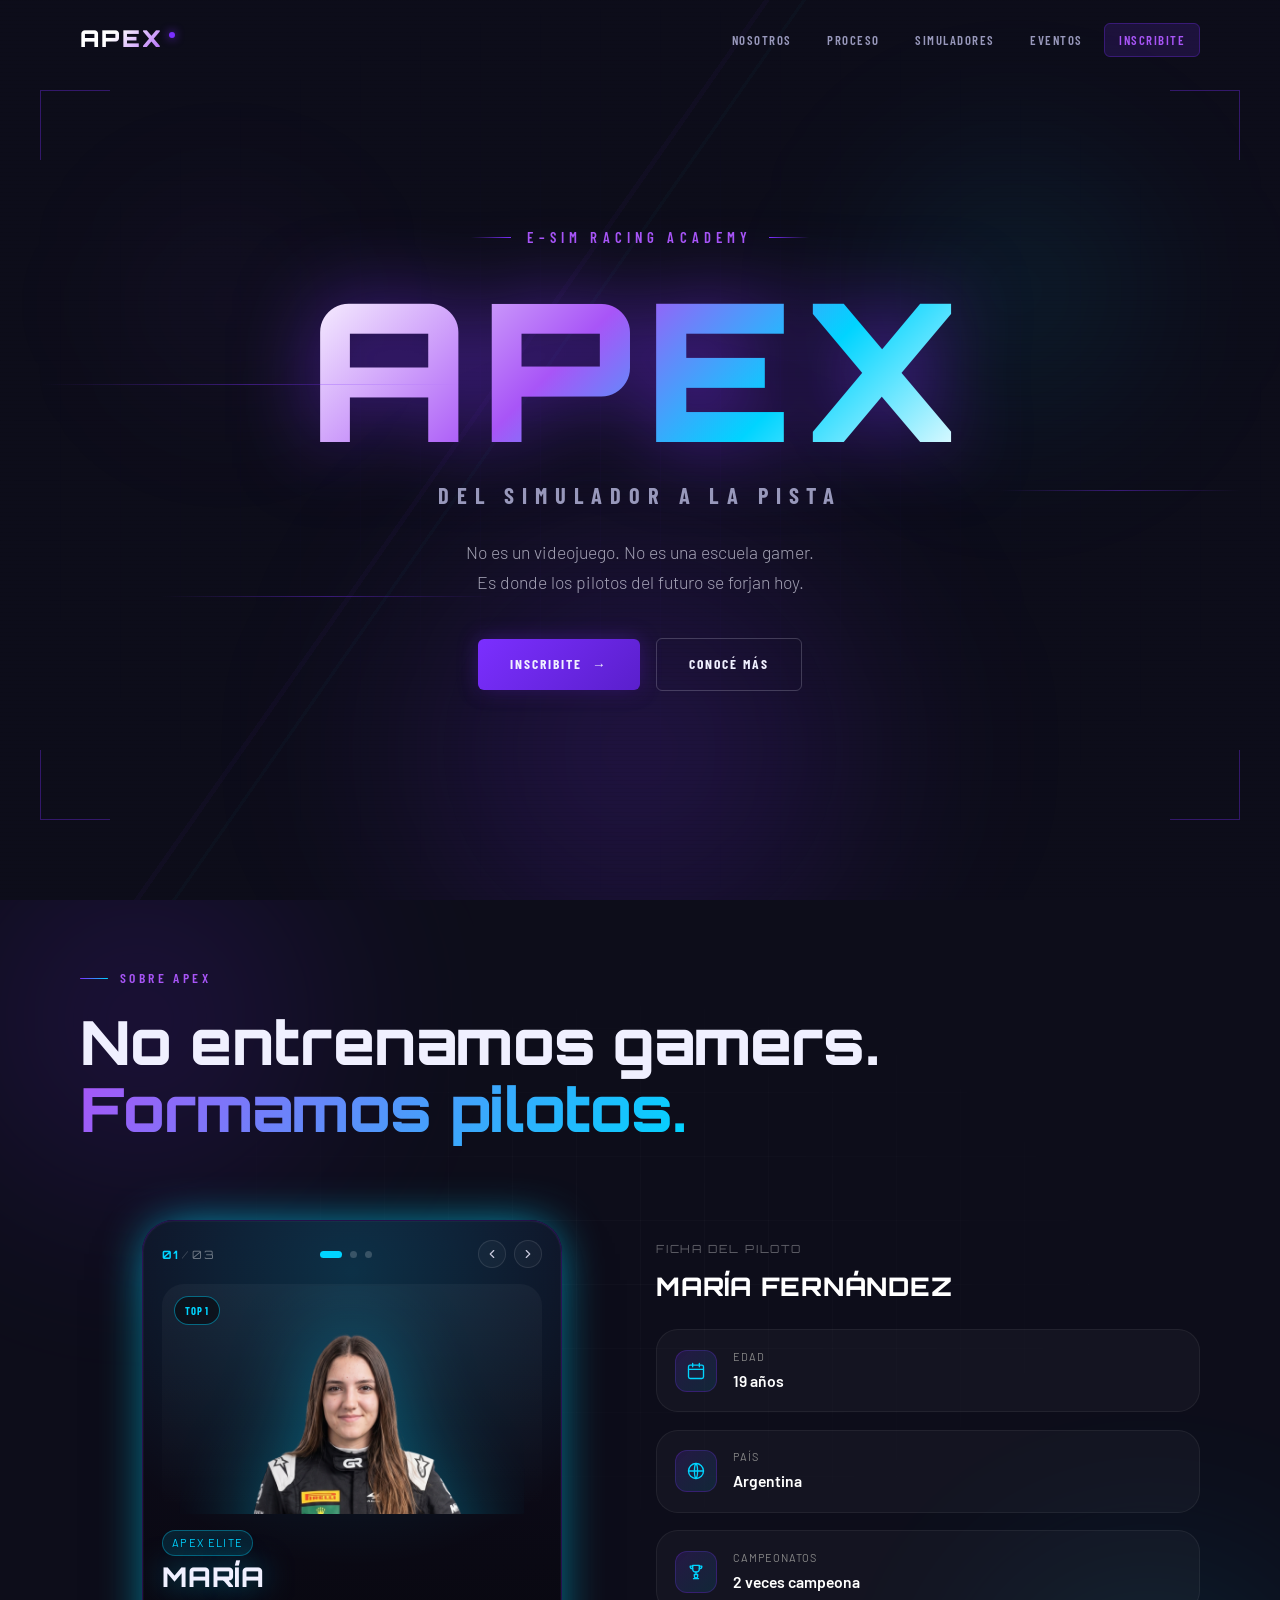
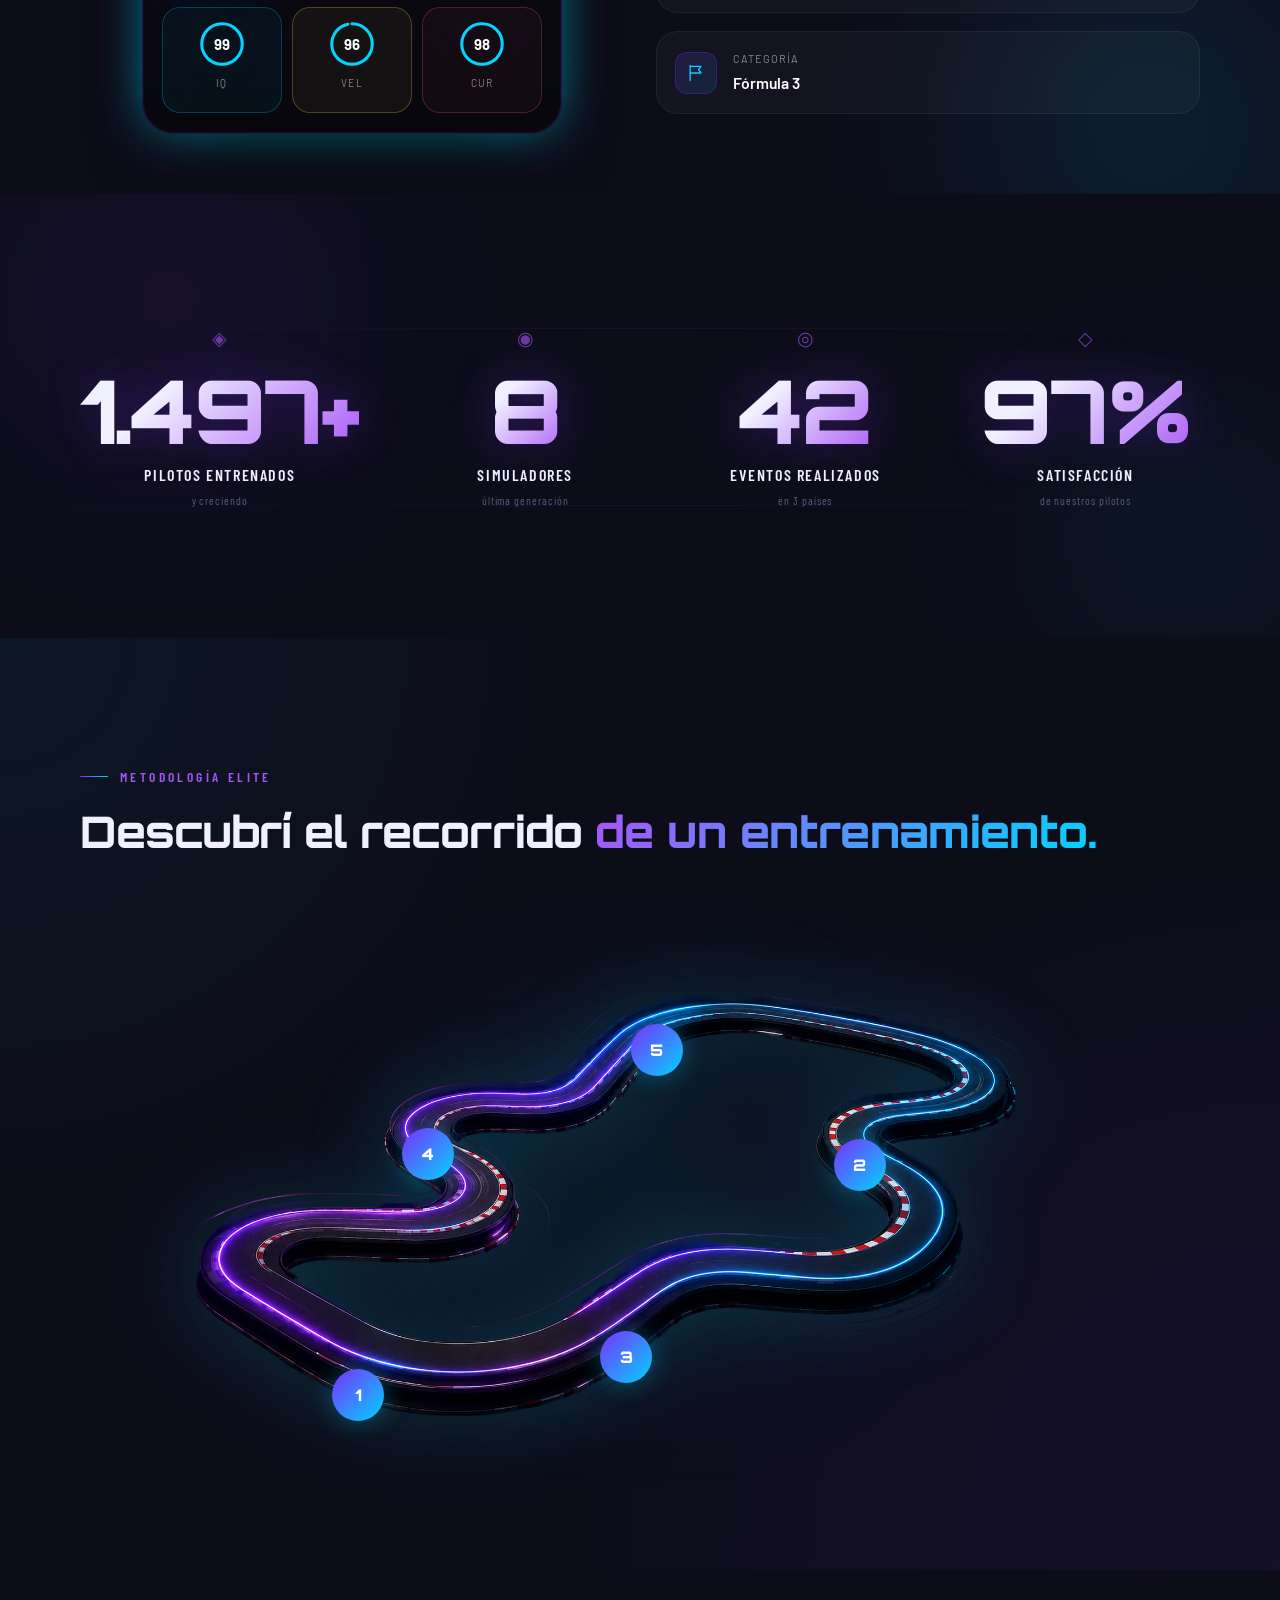
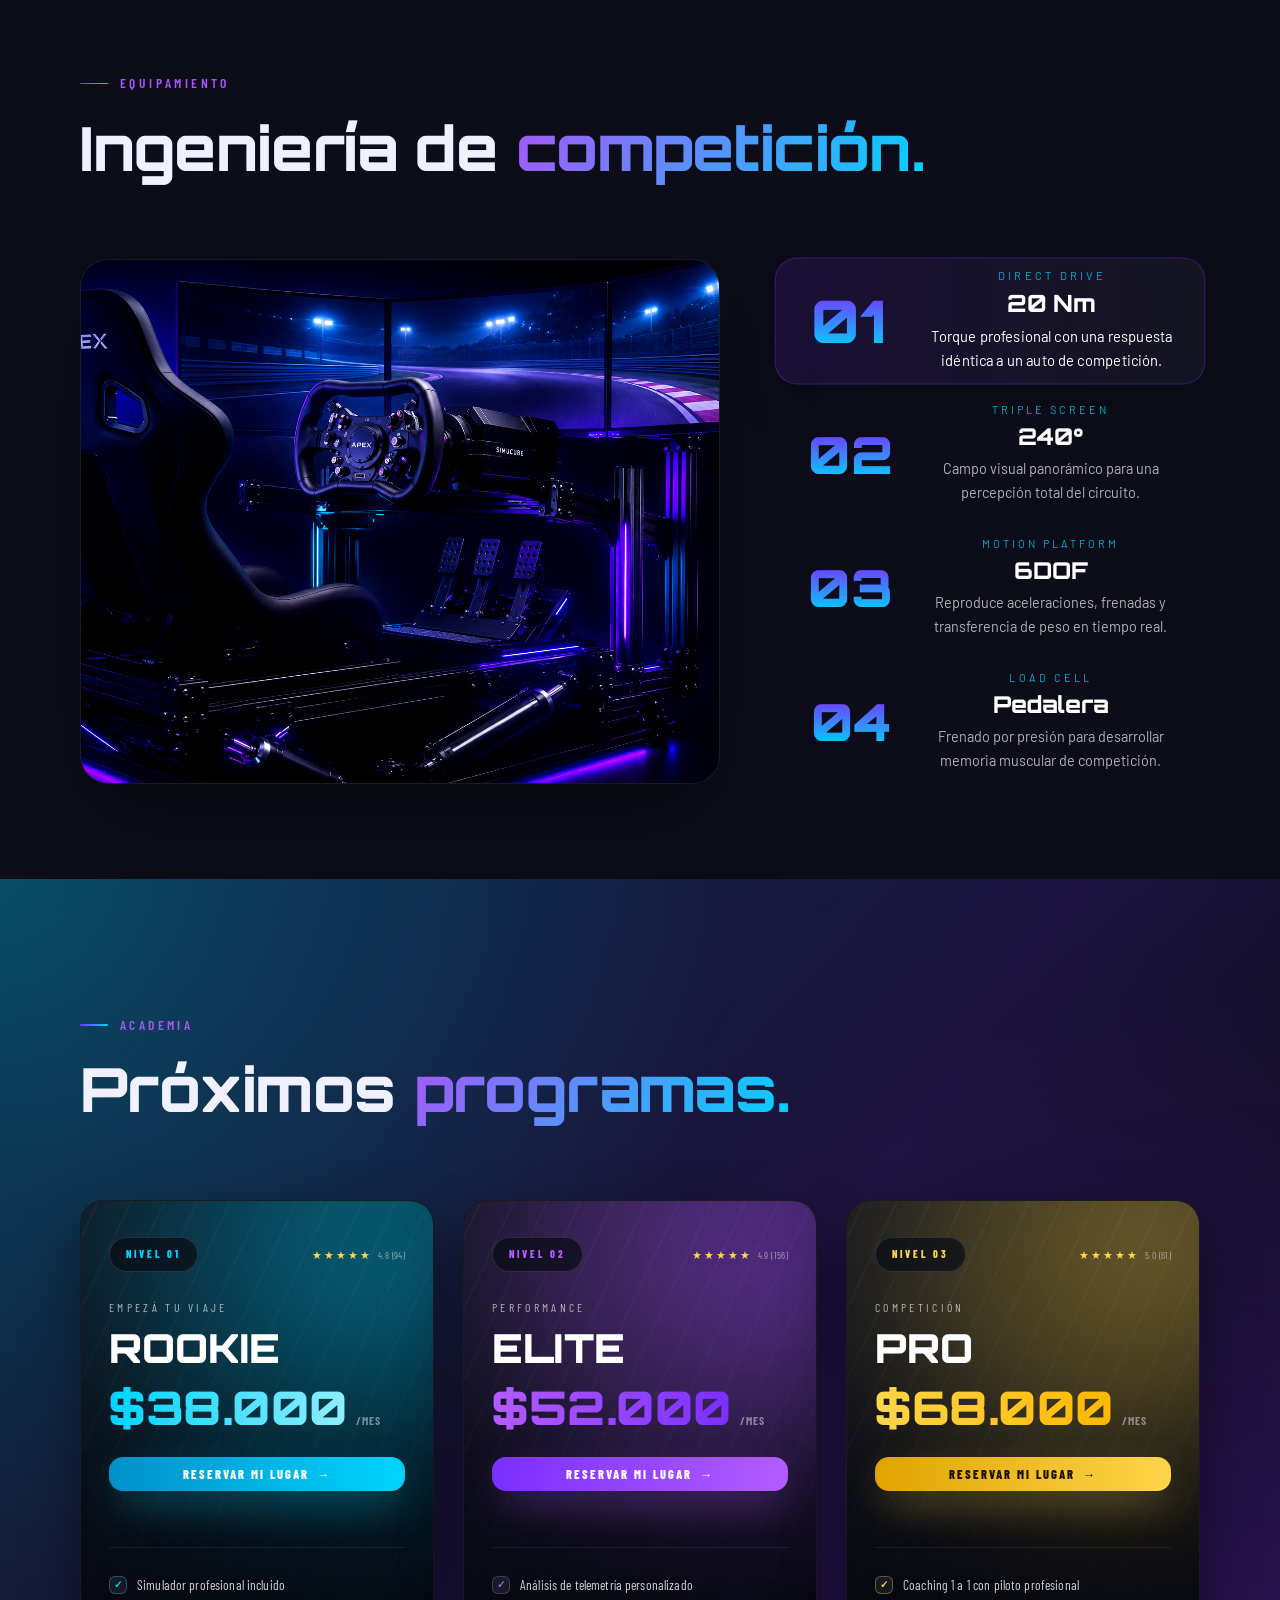
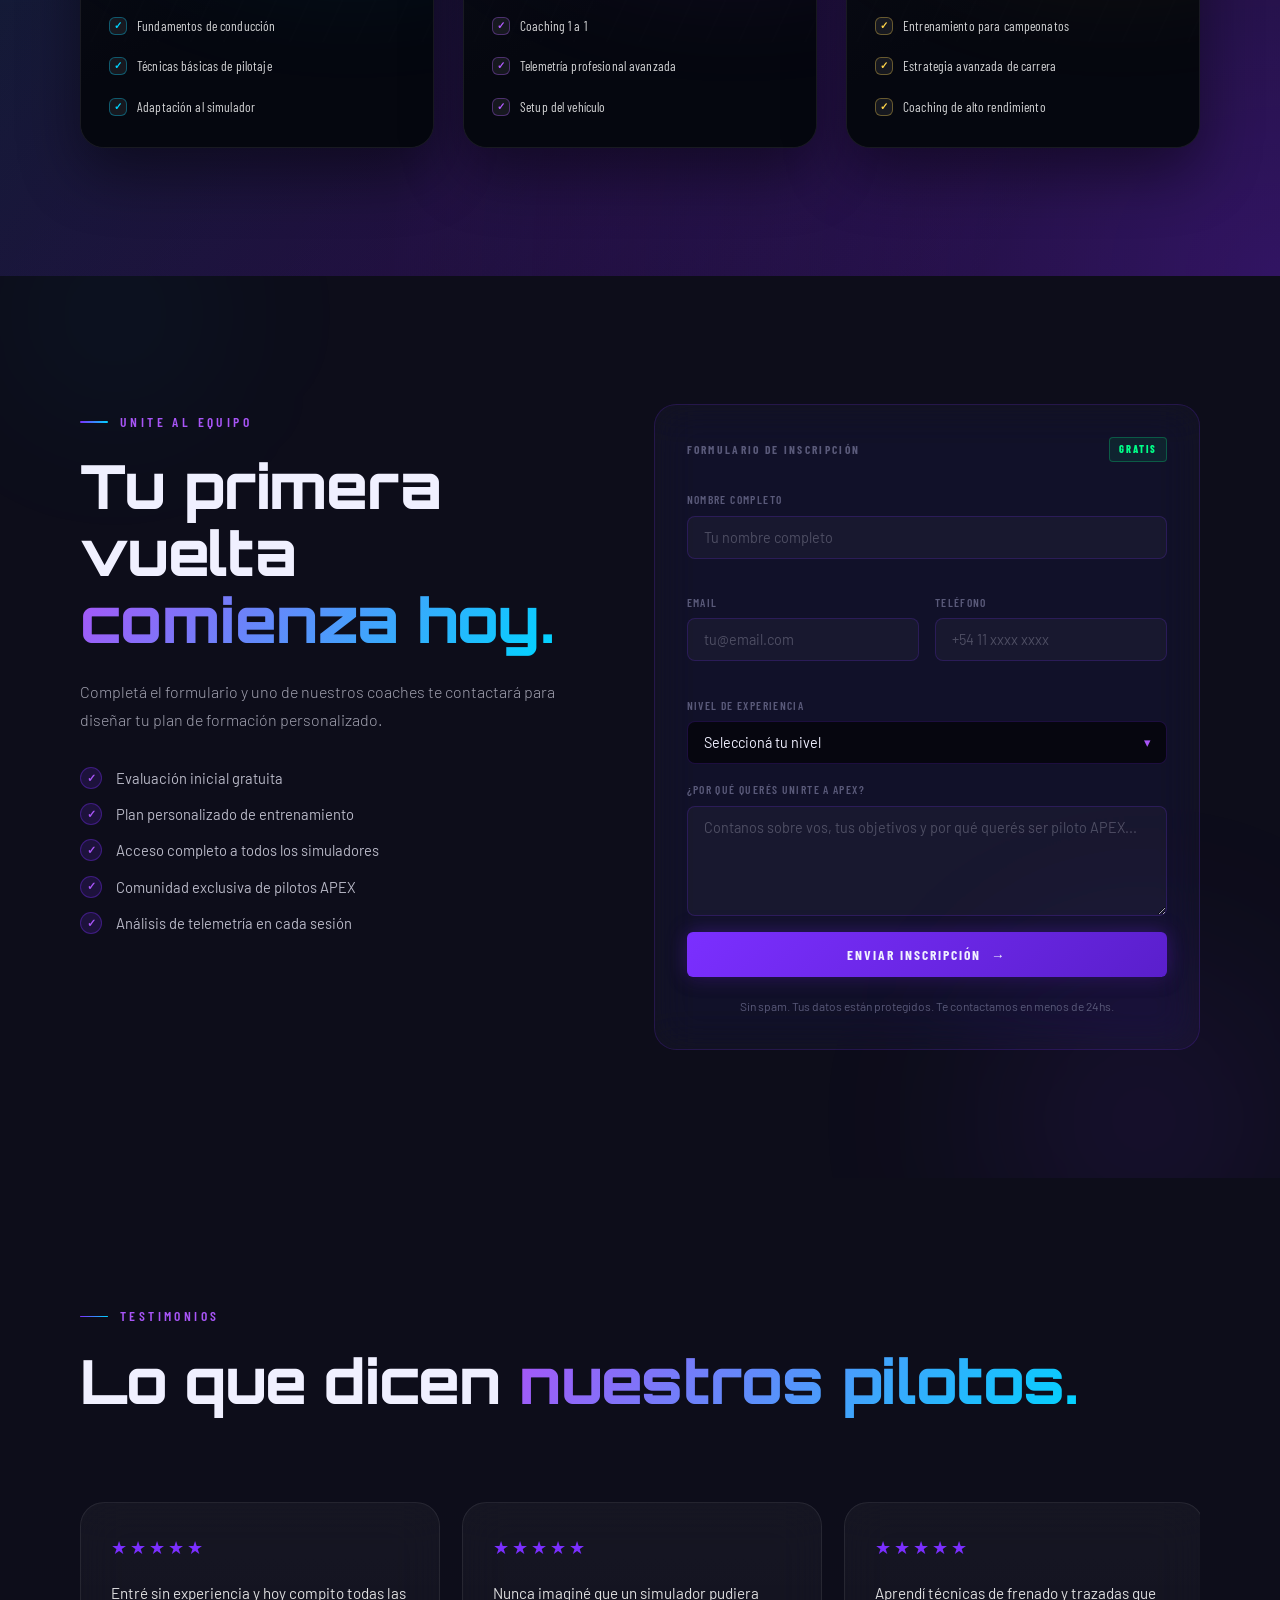
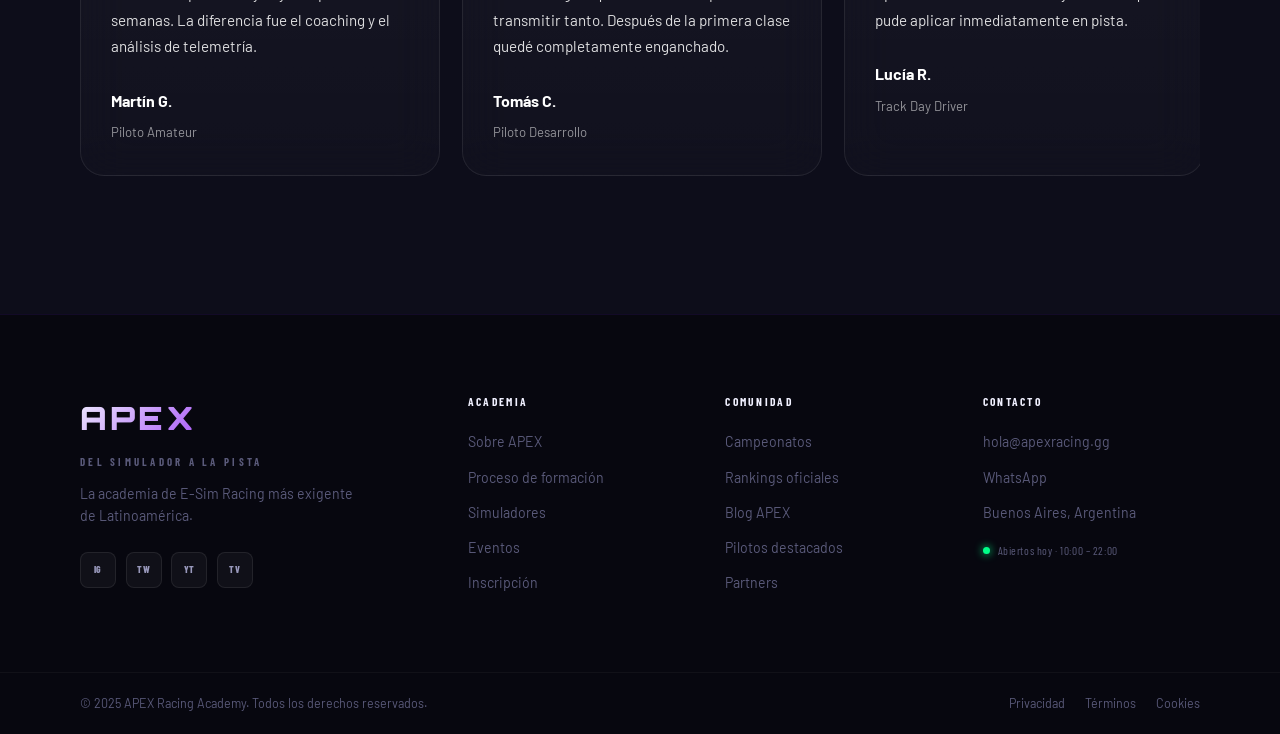
==== commit 2da95dde: "SIMULADOR CORRIGIENDO" ====
--- a/index.html
+++ b/index.html
@@ -582,7 +582,7 @@
                         </span>
 
                         <h3>
-                            Pedalera Profesional
+                            Pedalera 
                         </h3>
 
                         <p>
--- a/style.css
+++ b/style.css
@@ -4,7 +4,7 @@
    ===================================================== */
 
 /* ─────────────────────────────────────────────────────
-   1. CUSTOM PROPERTIES
+   1. CUSTOM PROPERTIESS
    ───────────────────────────────────────────────────── */
 :root {
   /* Brand Colors */
@@ -1367,21 +1367,18 @@
 ══════════════════════════════════════════════*/
 
 .simuladores{
-    padding:120px 0;
+    padding:95px 0;
     overflow:hidden;
 }
 
 .sim-layout{
-
     display:grid;
-    grid-template-columns:1.35fr .85fr;
-
-    gap:70px;
-
+    grid-template-columns:1.45fr .95fr;
+    gap:60px;
     align-items:stretch;
-
-    margin-top:70px;
-
+    margin-top:50px;
+
+    overflow:visible;
 }
 
 /*══════════════════════════════
@@ -1389,80 +1386,49 @@
 ══════════════════════════════*/
 
 .sim-stage{
-
     position:relative;
-
+    height:525px;
+    overflow:hidden;
+    border-radius:28px;
+    background:#07090f;
+    border:1px solid rgba(255,255,255,.08);
+    box-shadow:0 35px 90px rgba(0,0,0,.45);
+}
+
+.sim-stage-glow{
+    position:absolute;
+    width:620px;
     height:620px;
-
-    overflow:hidden;
-
-    border-radius:30px;
-
-    background:#07090f;
-
-    border:1px solid rgba(255,255,255,.08);
-
-    box-shadow:
-        0 40px 100px rgba(0,0,0,.45);
-
-}
-
-.sim-stage-glow{
-
-    position:absolute;
-
-    width:700px;
-    height:700px;
-
-    right:-260px;
-    bottom:-260px;
-
+    right:-220px;
+    bottom:-220px;
     border-radius:50%;
-
-    background:
-    radial-gradient(
-        circle,
+    background:radial-gradient(circle,
         rgba(123,47,255,.35),
-        transparent 70%
-    );
-
+        transparent 70%);
     filter:blur(90px);
-
     pointer-events:none;
-
     z-index:1;
-
 }
 
 .sim-image{
-
     position:relative;
-
     width:100%;
     height:100%;
-
     object-fit:cover;
-
     object-position:center;
-
     z-index:2;
-
     transition:
         opacity .45s ease,
-        transform .7s ease,
+        transform .6s ease,
         filter .45s ease;
-
     filter:
-        brightness(1.04)
-        contrast(1.05)
+        brightness(1.05)
+        contrast(1.06)
         saturate(1.08);
-
 }
 
 .sim-stage:hover .sim-image{
-
-    transform:scale(1.025);
-
+    transform:scale(1.03);
 }
 
 /*══════════════════════════════
@@ -1471,27 +1437,35 @@
 
 .sim-features{
 
+    display:grid;
+
+    grid-template-rows:repeat(4,minmax(0,1fr));
+
+    height:525px;
+
+    gap:10px;
+
+    overflow:visible; 
+
+    align-items:stretch;
+
+}
+
+.sim-feature{
+
     display:flex;
 
-    flex-direction:column;
-
-    justify-content:space-between;
-
-    height:620px;
-
-}
-
-.sim-feature{
-
-    display:flex;
-
     align-items:center;
 
     gap:26px;
 
-    flex:1;
-
-    padding:22px 28px;
+    height:100%;
+
+    min-height:0;
+
+    padding:16px 22px;
+
+    box-sizing:border-box;
 
     border-radius:22px;
 
@@ -1511,18 +1485,17 @@
 
 .sim-feature:hover{
 
-    transform:translateX(8px);
-
-    background:rgba(255,255,255,.025);
+    transform:scale(1.015);
+
+    background:rgba(255,255,255,.03);
 
 }
 
 .sim-feature.active{
 
-    transform:translateX(12px);
+    transform:scale(1.025);
 
     background:
-
     linear-gradient(
         90deg,
         rgba(123,47,255,.12),
@@ -1542,17 +1515,25 @@
 
 .sim-number{
 
-    width:70px;
+    width:95px;
+
+    min-width:95px;
 
     flex-shrink:0;
 
-    text-align:center;
+    display:flex;
+
+    align-items:center;
+
+    justify-content:center;
 
     font-family:var(--font-display);
 
-    font-size:3rem;
+    font-size:3.2rem;
 
     font-weight:900;
+
+    line-height:1;
 
     background:
     linear-gradient(
@@ -1570,7 +1551,7 @@
 
 .sim-feature.active .sim-number{
 
-    transform:scale(1.15);
+    transform:scale(1.12);
 
 }
 
@@ -1584,21 +1565,25 @@
 
     flex-direction:column;
 
-    gap:10px;
+    justify-content:center;
+
+    gap:6px;
+
+    flex:1;
 
 }
 
 .sim-tag{
 
-    font-size:.72rem;
+    font-size:.68rem;
+
+    letter-spacing:.28em;
 
     text-transform:uppercase;
 
-    letter-spacing:.28em;
-
     color:#00D4FF;
 
-    opacity:.85;
+    opacity:.8;
 
 }
 
@@ -1608,7 +1593,7 @@
 
     color:#FFF;
 
-    font-size:1.55rem;
+    font-size:1.45rem;
 
     font-family:var(--font-display);
 
@@ -1620,11 +1605,13 @@
 
     margin:0;
 
-    color:rgba(255,255,255,.70);
-
-    line-height:1.7;
-
-    max-width:360px;
+    max-width:330px;
+
+    color:rgba(255,255,255,.68);
+
+    line-height:1.65;
+
+    font-size:.9rem;
 
     transition:.35s;
 
@@ -1637,7 +1624,7 @@
 }
 
 /*══════════════════════════════
-BOTONES MOBILE
+MOBILE
 ══════════════════════════════*/
 
 .sim-mobile-selector{
@@ -1656,13 +1643,13 @@
 
     grid-template-columns:1fr;
 
-    gap:35px;
+    gap:30px;
 
 }
 
 .sim-stage{
 
-    height:460px;
+    height:430px;
 
 }
 
@@ -1678,10 +1665,10 @@
 
     justify-content:center;
 
+    flex-wrap:wrap;
+
     gap:12px;
 
-    flex-wrap:wrap;
-
 }
 
 .sim-mobile-btn{
@@ -1690,7 +1677,7 @@
 
     border-radius:999px;
 
-    padding:12px 22px;
+    padding:12px 20px;
 
     background:rgba(255,255,255,.05);
 
@@ -1714,15 +1701,15 @@
 
 .simuladores{
 
-    padding:90px 0;
+    padding:80px 0;
 
 }
 
 .sim-stage{
 
-    height:330px;
-
-    border-radius:22px;
+    height:310px;
+
+    border-radius:20px;
 
 }
 
@@ -1734,14 +1721,13 @@
 
 .sim-mobile-btn{
 
+    padding:10px 16px;
+
     font-size:.82rem;
 
-    padding:10px 16px;
-
-}
-
-}
-
+}
+
+}
 /* ─────────────────────────────────────────────────────
    15. ESTADÍSTICAS
    ───────────────────────────────────────────────────── */
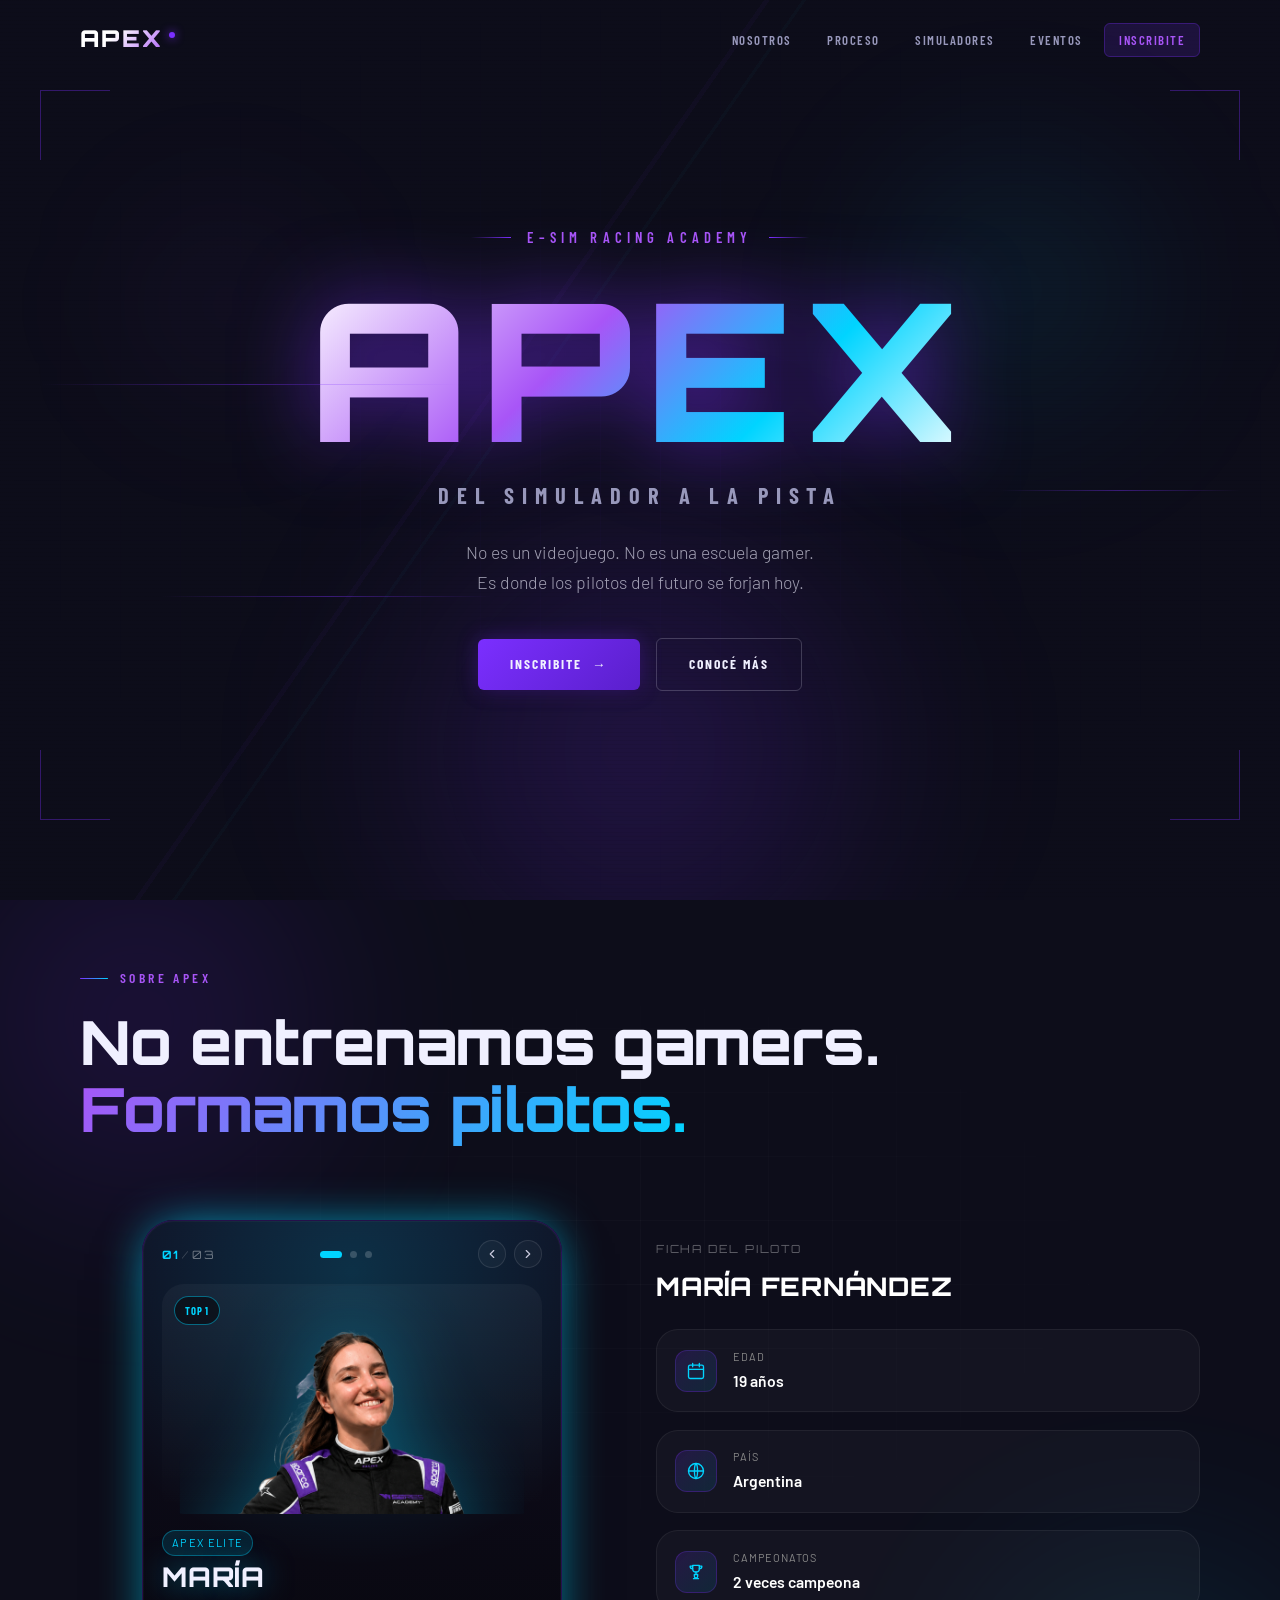
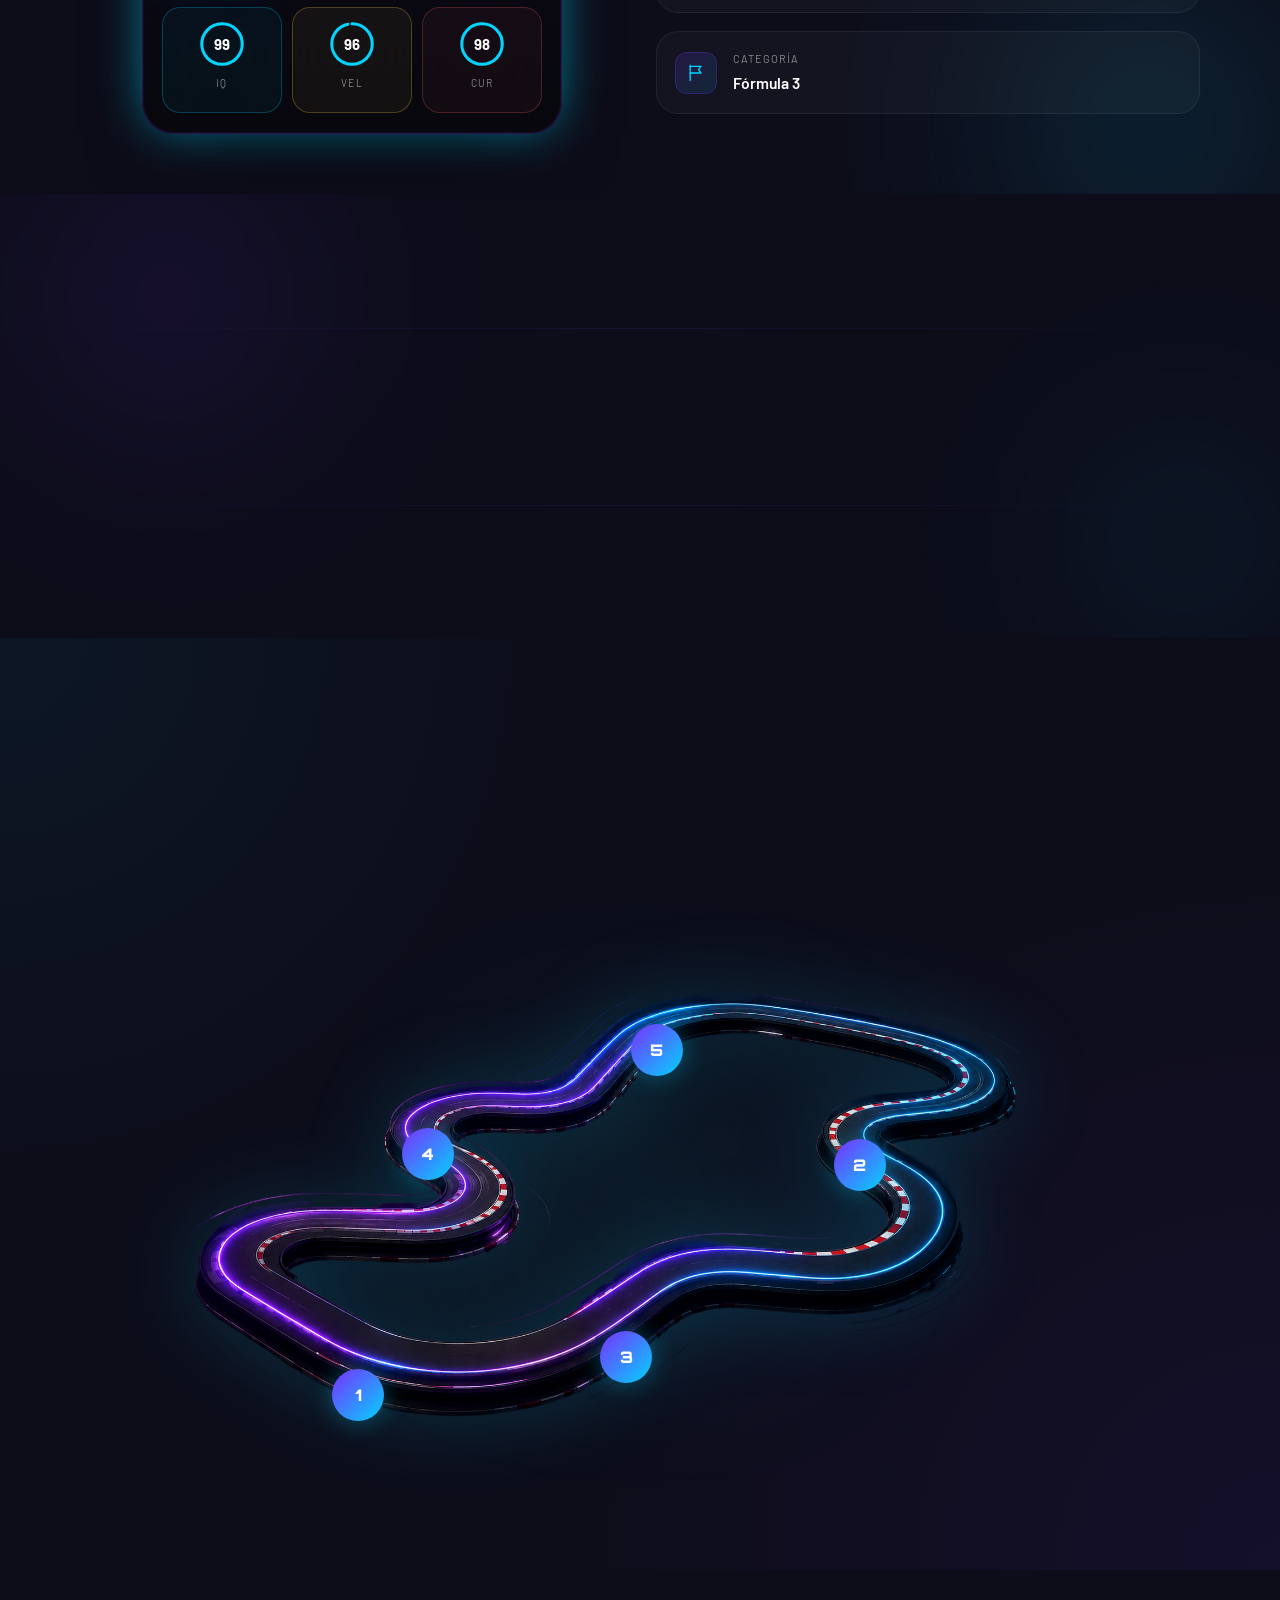
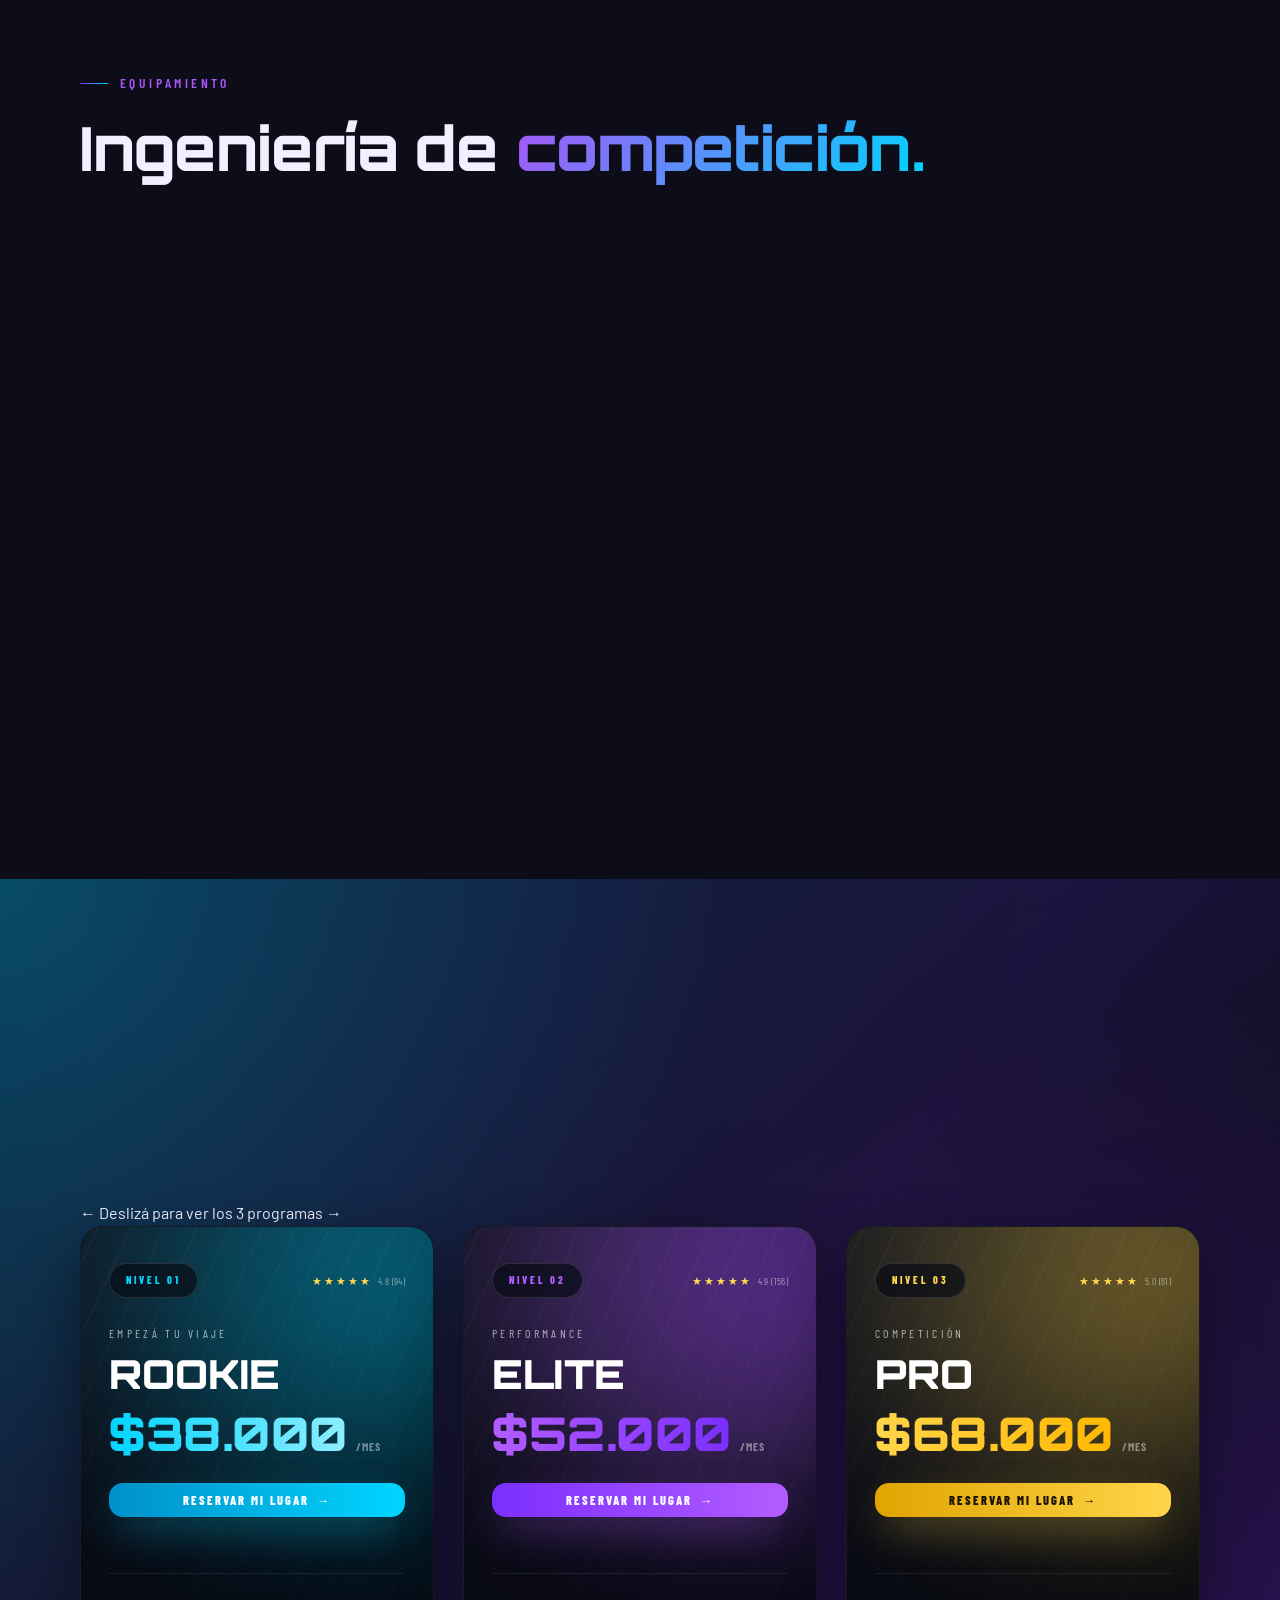
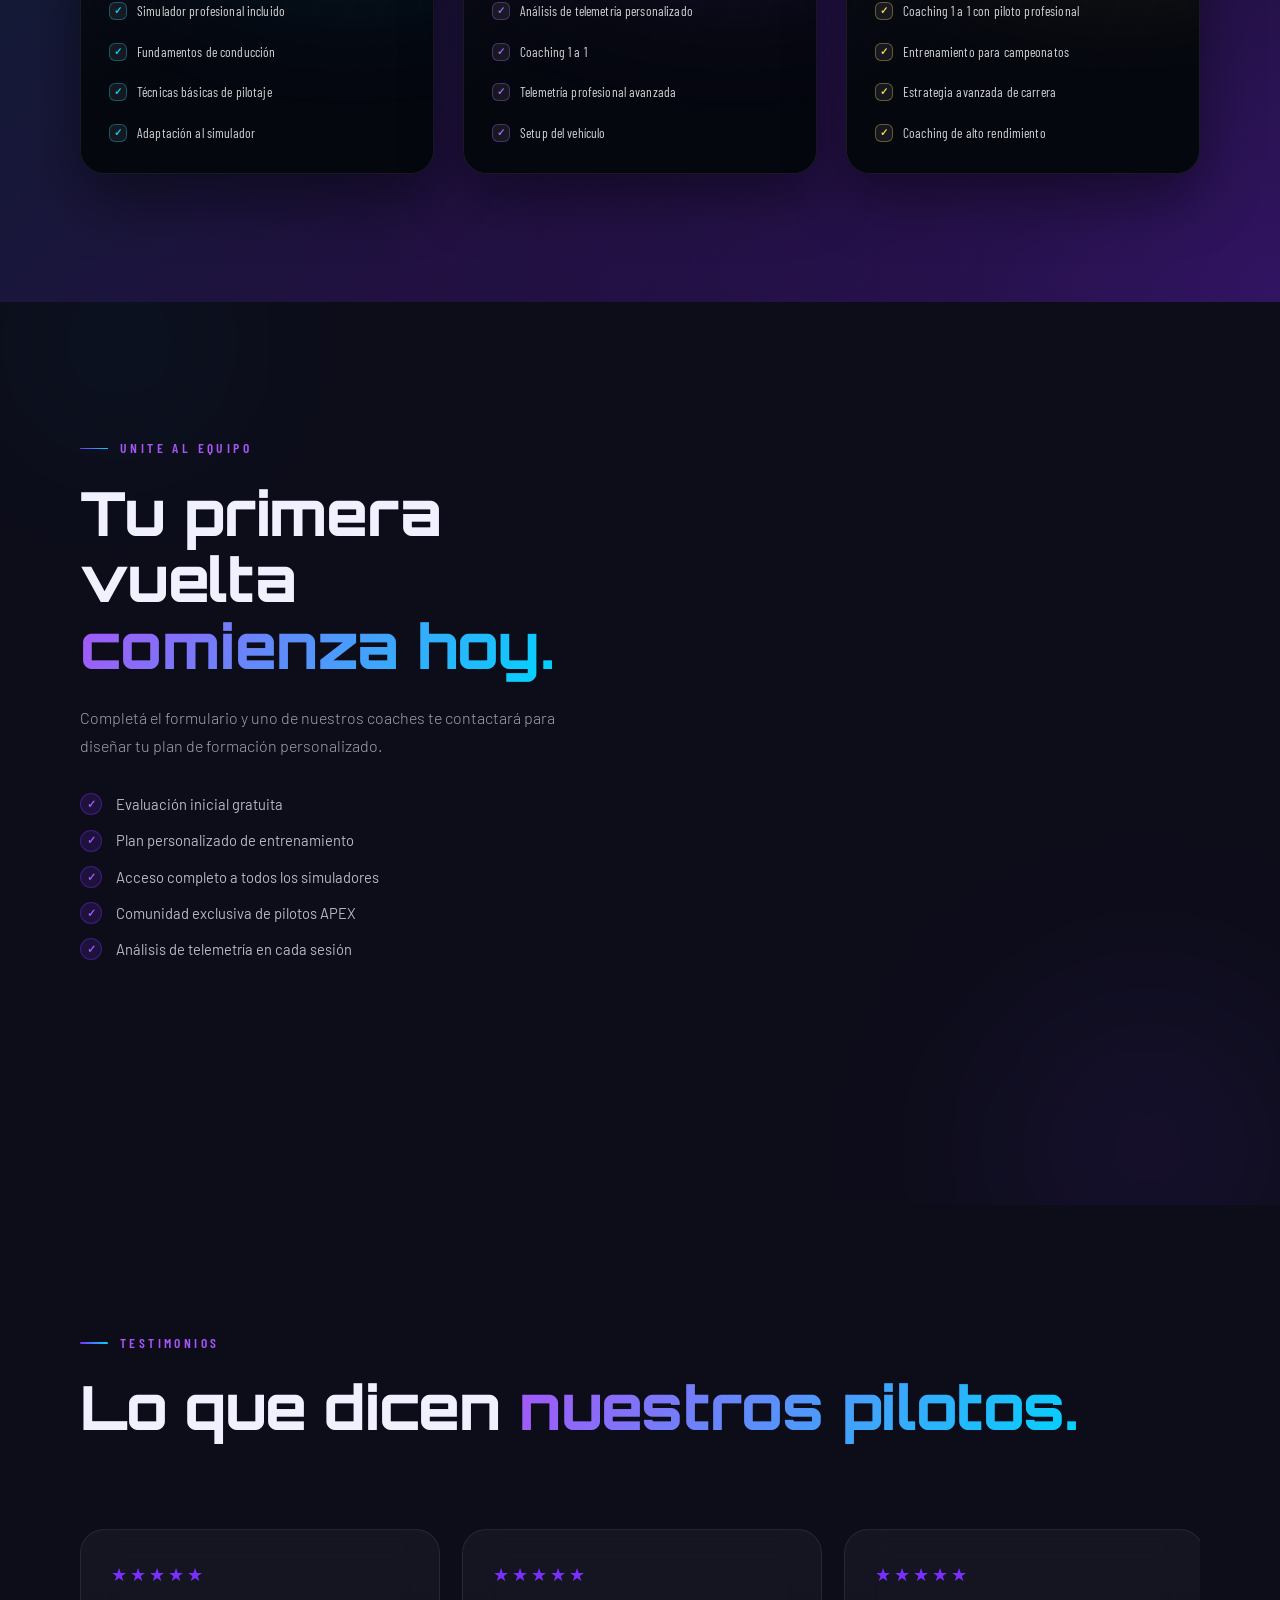
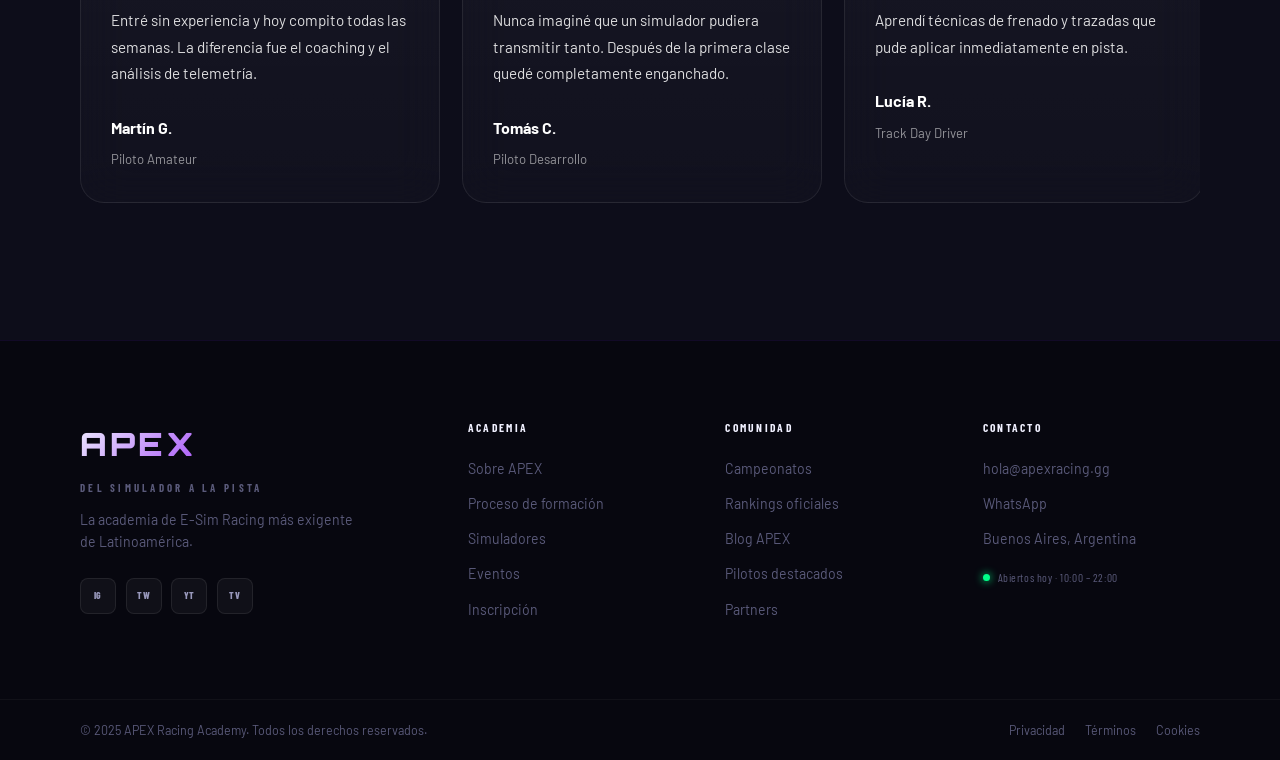
==== commit c94fc7fe: "CORRIGIENDO MOBILE" ====
--- a/index.html
+++ b/index.html
@@ -668,6 +668,8 @@
             </h2>
 
         </div>
+
+        <span class="programs-swipe-hint">← Deslizá para ver los 3 programas →</span>
 
         <div class="programs-grid">
 
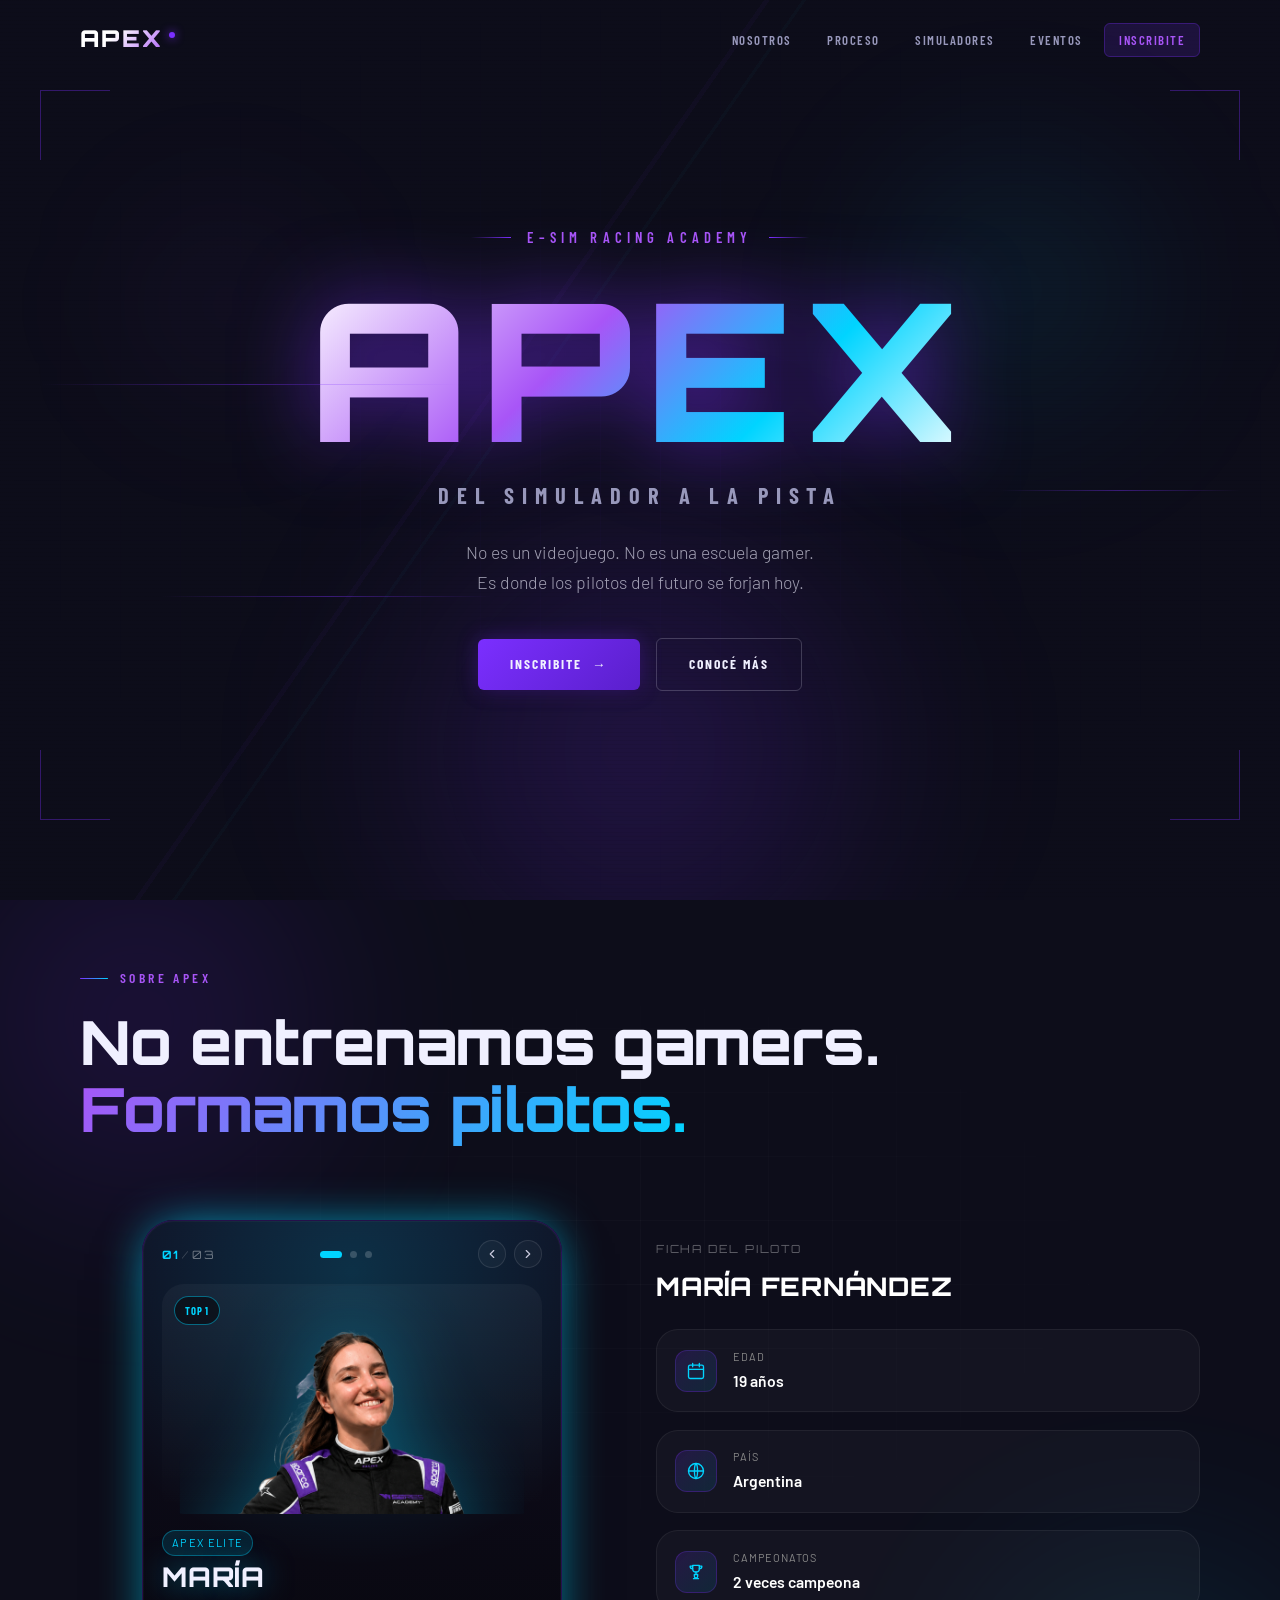
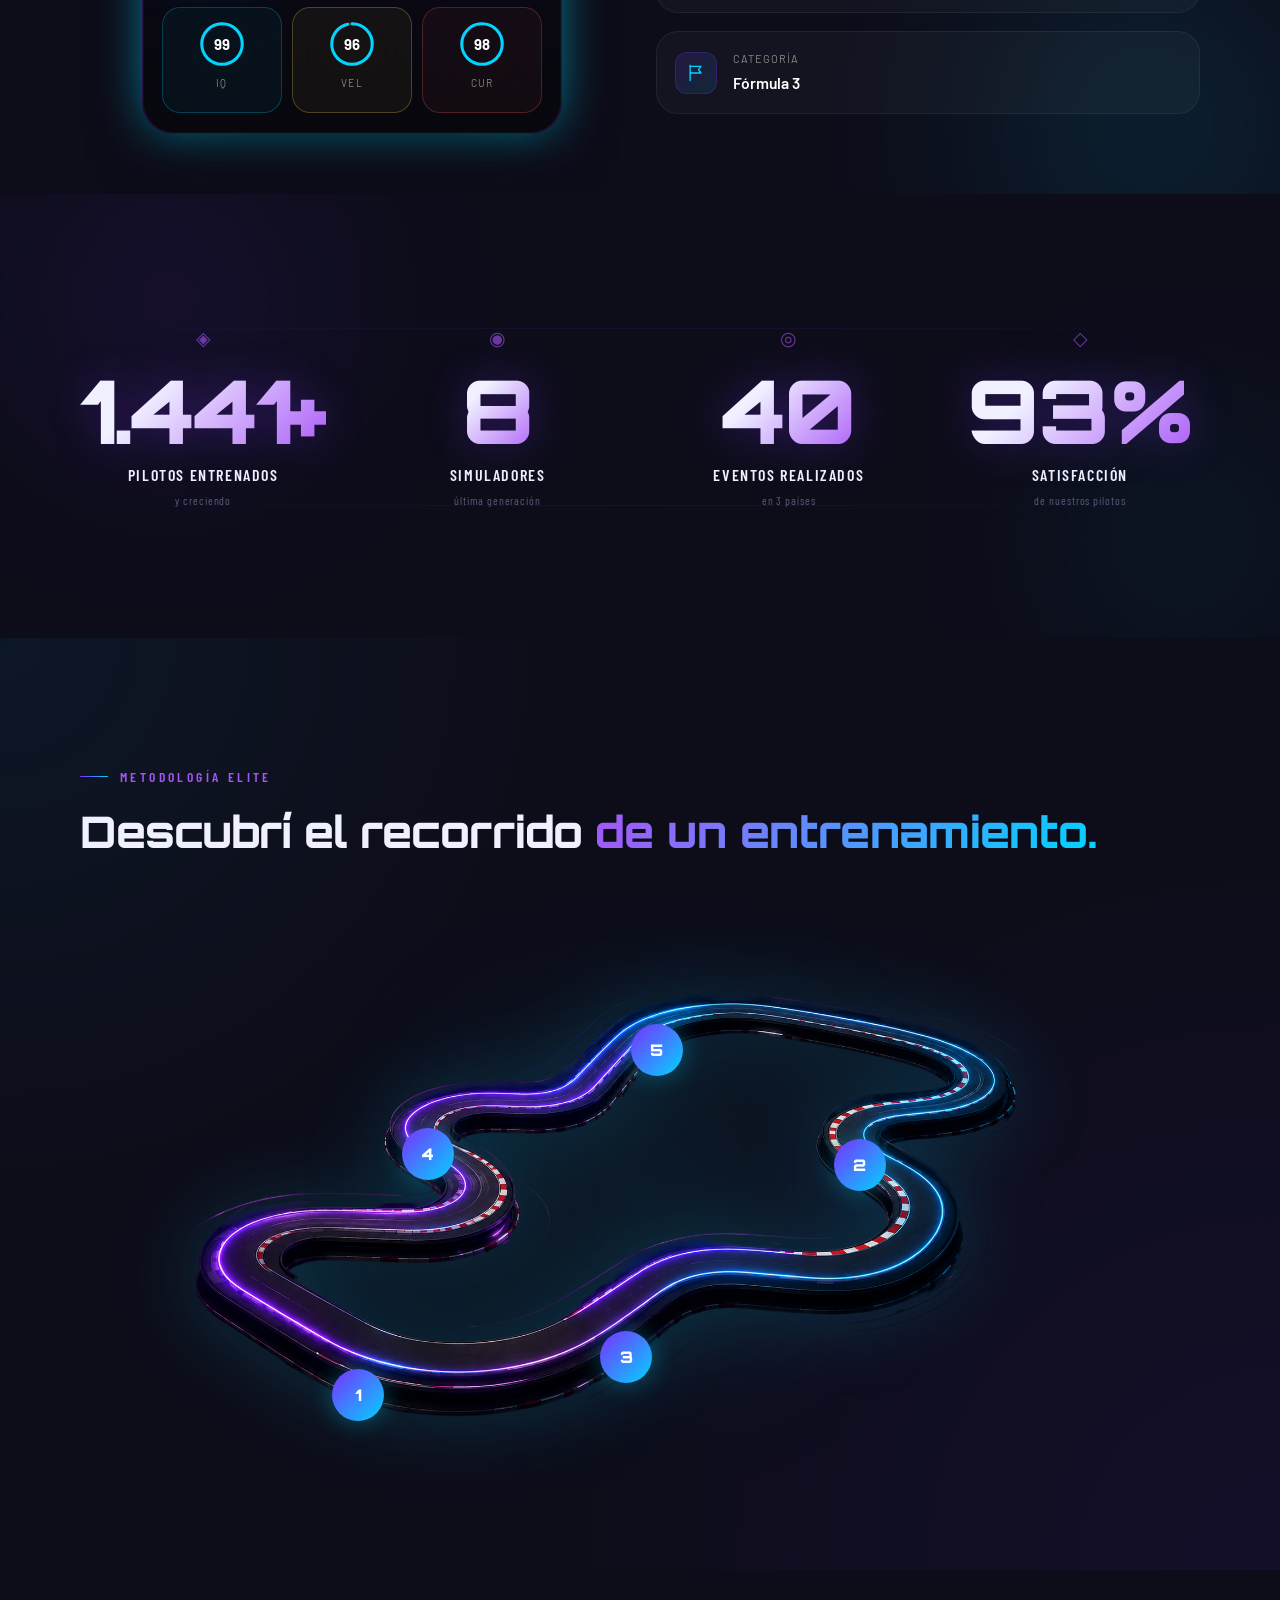
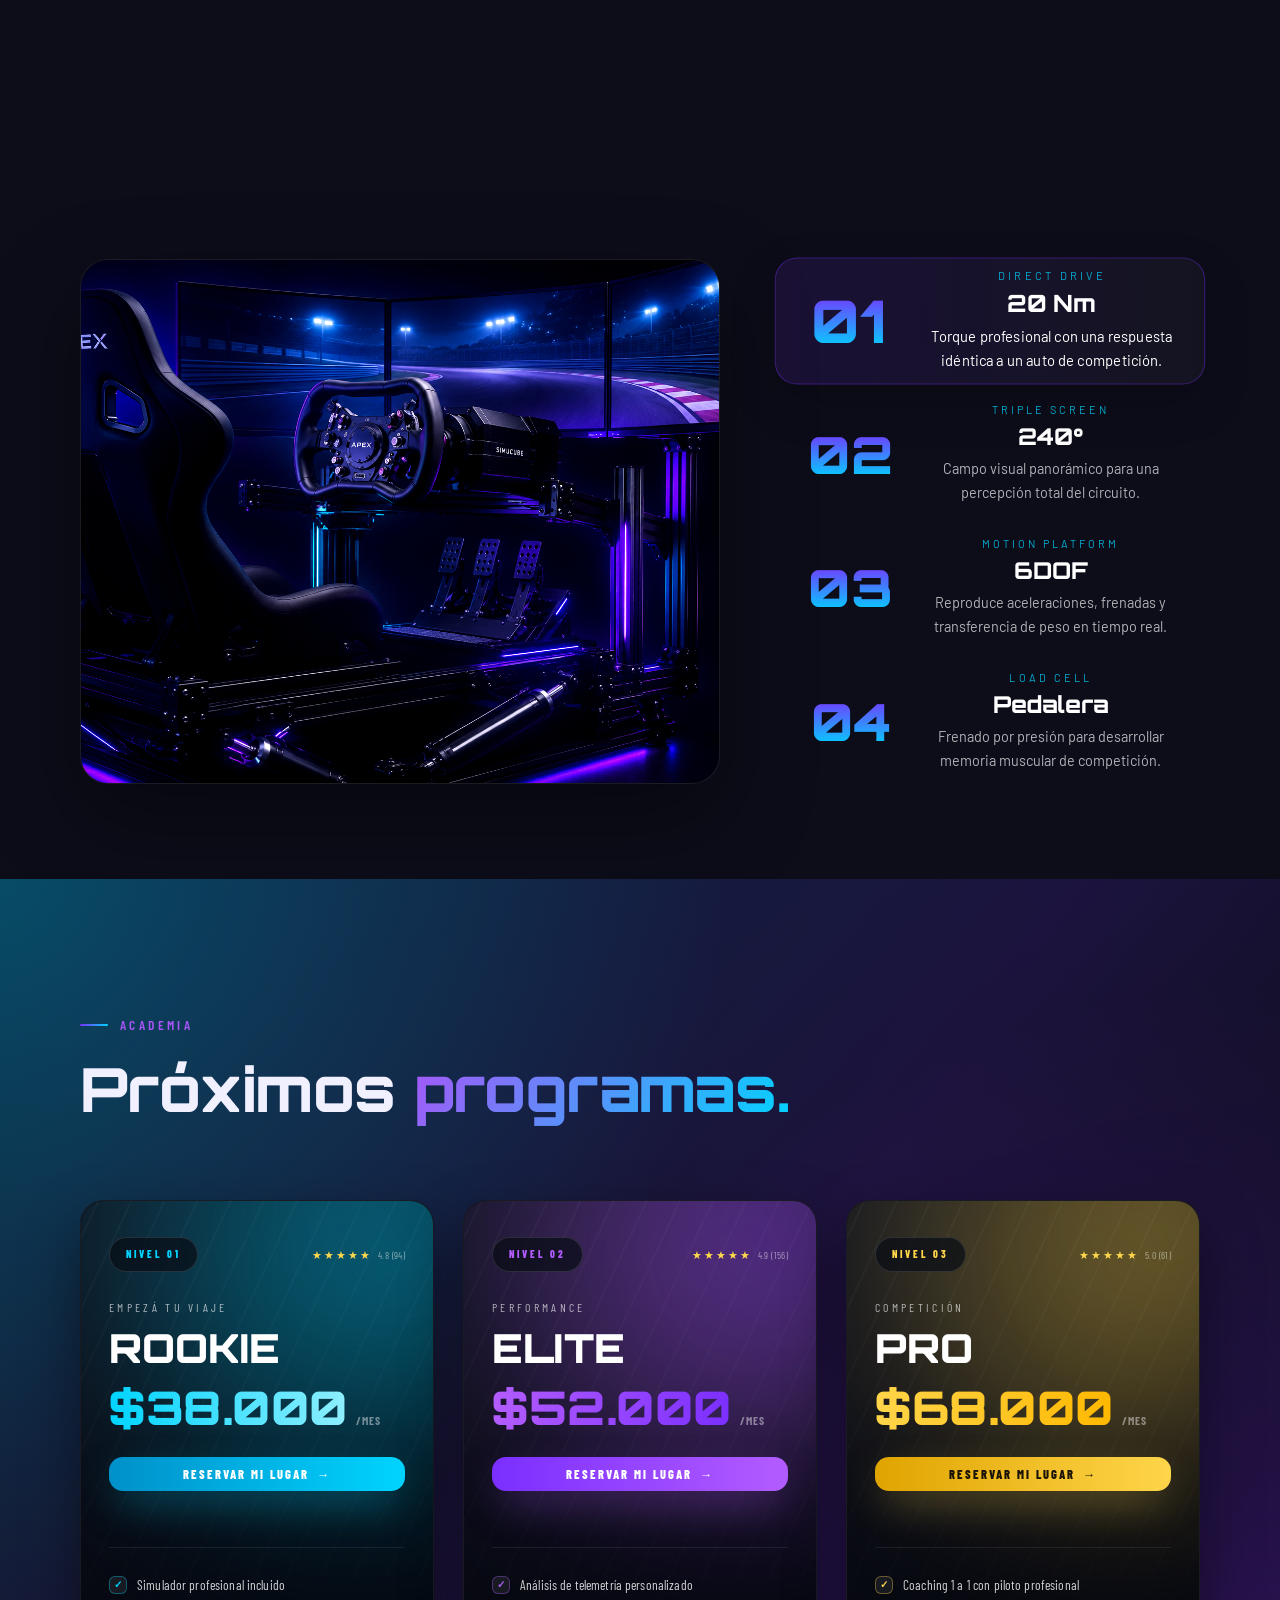
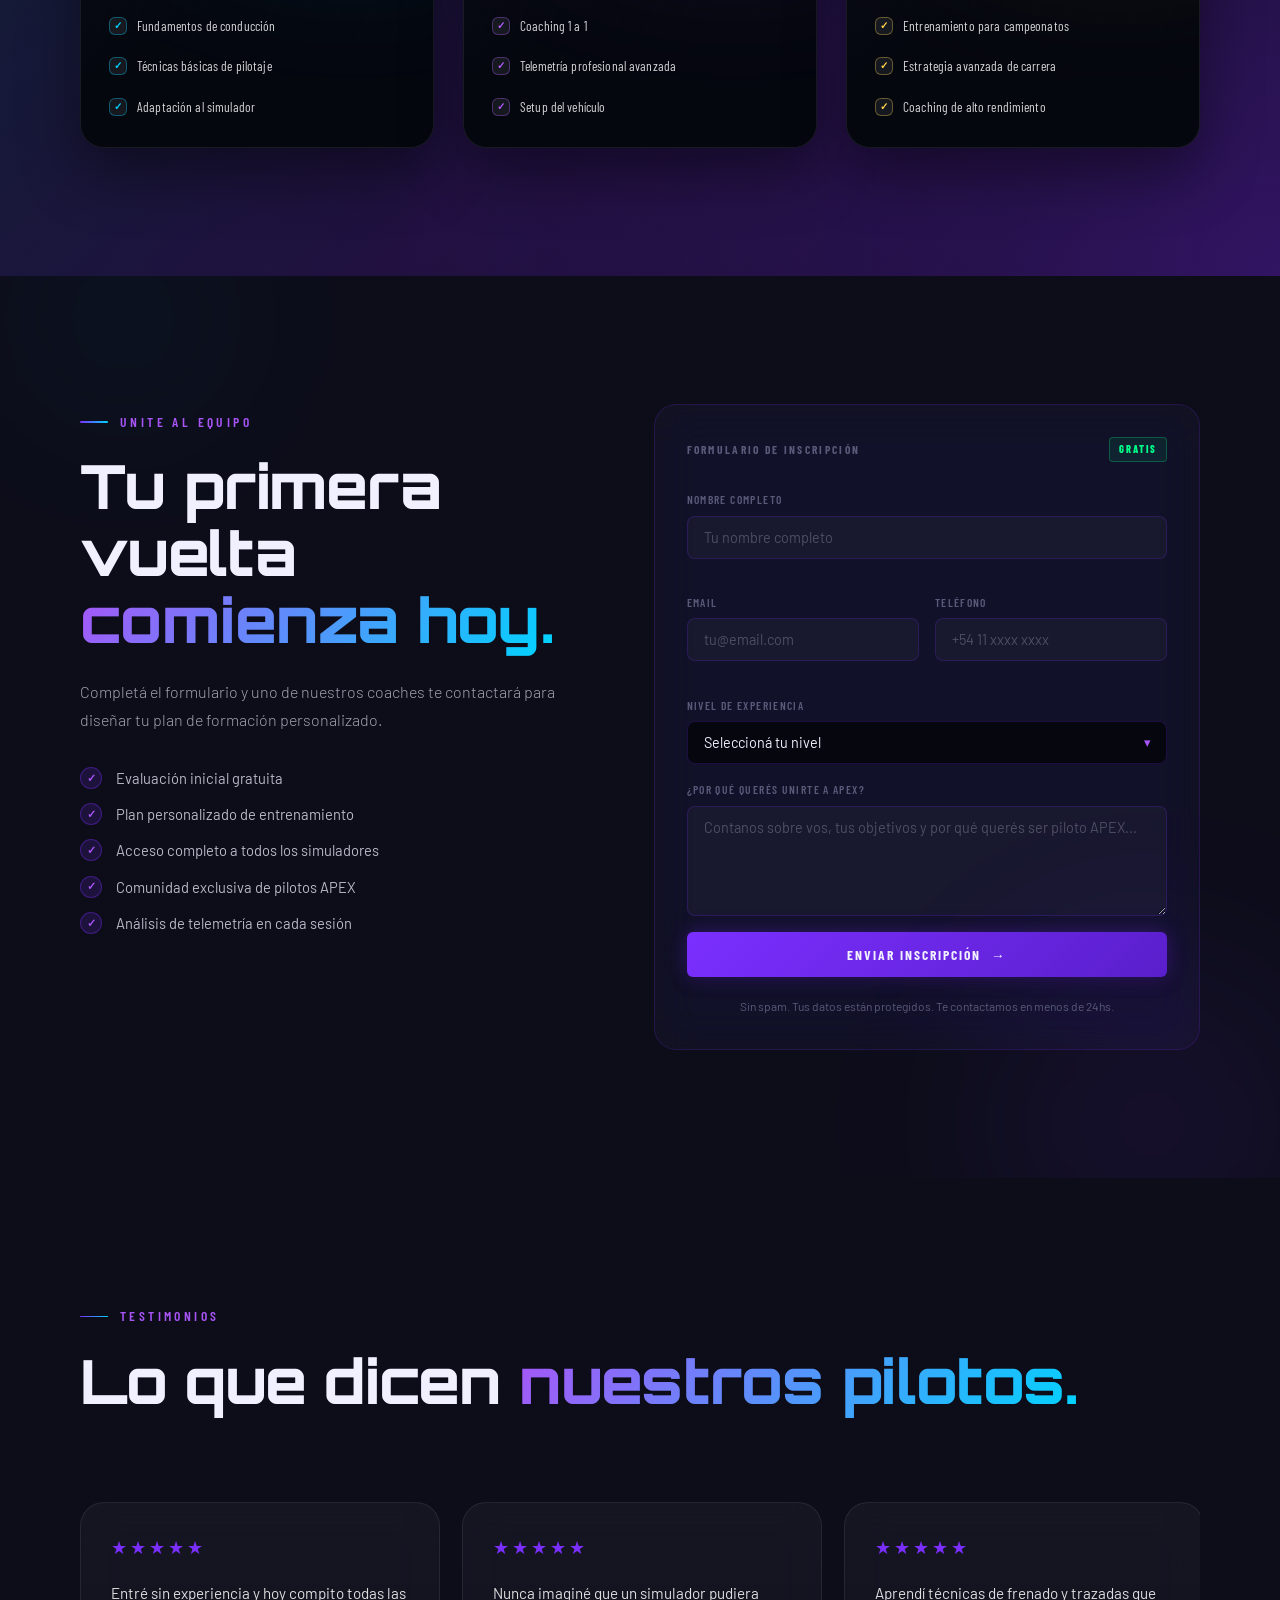
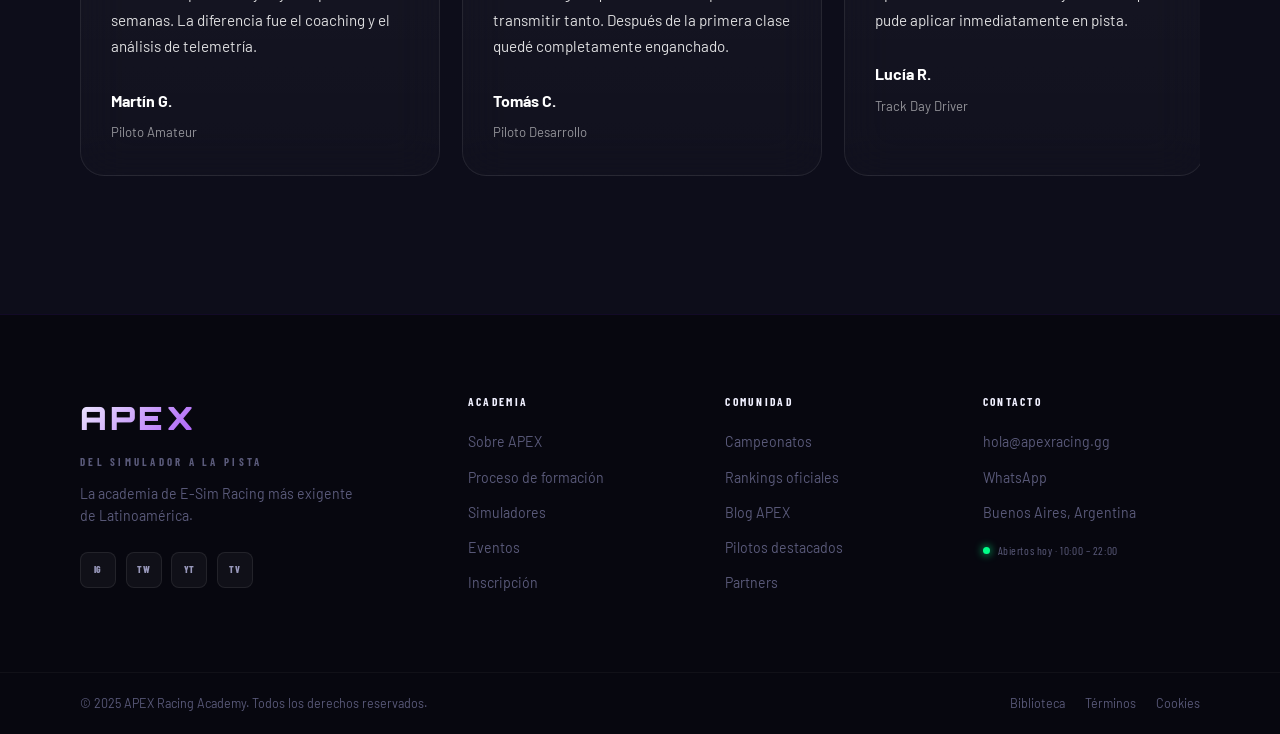
==== commit 306b970b: "CON BIBLIOTECA" ====
--- a/index.html
+++ b/index.html
@@ -1415,7 +1415,7 @@
       <div class="container">
         <p class="footer-copy">© 2025 APEX Racing Academy. Todos los derechos reservados.</p>
         <div class="footer-bottom-links">
-          <a href="#">Privacidad</a>
+          <a href="biblioteca.html">Biblioteca</a>
           <a href="#">Términos</a>
           <a href="#">Cookies</a>
         </div>
--- a/style.css
+++ b/style.css
@@ -1667,7 +1667,7 @@
 
     flex-wrap:wrap;
 
-    gap:12px;
+    gap:10px;
 
 }
 
@@ -1677,21 +1677,31 @@
 
     border-radius:999px;
 
-    padding:12px 20px;
+    padding:10px 18px;
 
     background:rgba(255,255,255,.05);
 
+    border:1px solid rgba(255,255,255,.08);
+
     color:#FFF;
 
+    font-size:.82rem;
+
     cursor:pointer;
 
     transition:.3s;
 
+    flex-shrink:0;
+
+    white-space:nowrap;
+
 }
 
 .sim-mobile-btn.active{
 
     background:#7B2FFF;
+
+    border-color:#7B2FFF;
 
 }
 
@@ -1877,6 +1887,12 @@
 
 }
 
+.programs-swipe-hint{
+
+    display:none;
+
+}
+
 @media(min-width:1024px){
 
     .programs-grid{
@@ -3291,19 +3307,63 @@
 
 @media(max-width:992px){
 
+    .programs-swipe-hint{
+
+        display:block;
+
+        text-align:center;
+
+        font-family:var(--font-condensed);
+        font-size:.68rem;
+        font-weight:600;
+        letter-spacing:.1em;
+        text-transform:uppercase;
+        color:rgba(255,255,255,.35);
+
+        margin-bottom:18px;
+
+    }
+
     .programs-grid{
 
-        grid-template-columns:1fr;
-
-        max-width:520px;
-
-        margin:auto;
-
+        display:flex;
+
+        gap:18px;
+
+        overflow-x:auto;
+        scroll-snap-type:x mandatory;
+        -webkit-overflow-scrolling:touch;
+        scrollbar-width:none;
+
+        margin:0 calc(var(--container-px) * -1);
+        padding:6px var(--container-px) 30px;
+
+        max-width:none;
+
+    }
+
+    .programs-grid::-webkit-scrollbar{
+        display:none;
     }
 
     .program-card{
 
-        height:420px;
+        flex:0 0 82%;
+        max-width:340px;
+
+        scroll-snap-align:center;
+
+        height:520px;
+
+    }
+
+}
+
+@media(max-width:420px){
+
+    .program-card{
+
+        flex-basis:88%;
 
     }
 
@@ -3313,14 +3373,46 @@
 
     .program-card{
 
-        height:430px;
-
+        height:500px;
+
+    }
+
+    .program-front-content{
+        padding:26px 22px 22px;
+    }
+
+    .program-front-top{
+        margin-bottom:16px;
+    }
+
+    .program-subtitle{
+        margin-bottom:8px;
     }
 
     .program-name{
 
         font-size:1.7rem;
 
+        margin-bottom:6px;
+
+    }
+
+    .program-price{
+        margin:4px 0 16px;
+    }
+
+    .program-price strong{
+        font-size:2.1rem;
+    }
+
+    .program-check-list{
+        gap:10px;
+        margin-top:20px;
+        padding-top:16px;
+    }
+
+    .program-check-list li{
+        font-size:.74rem;
     }
 
     .program-back{
@@ -3347,7 +3439,7 @@
 
     .program-card{
 
-        height:460px;
+        height:540px;
 
     }
 
@@ -3355,6 +3447,23 @@
 
         font-size:1.6rem;
 
+    }
+
+    .program-price strong{
+        font-size:1.9rem;
+    }
+
+    .program-front-top .program-rating-text{
+        display:none;
+    }
+
+    .program-check-list{
+        gap:8px;
+    }
+
+    .program-check-list li{
+        font-size:.7rem;
+        padding-left:24px;
     }
 
     .program-actions,
@@ -4028,6 +4137,8 @@
 
     user-select:none;
 
+    touch-action:pan-y;
+
     padding:12px 0;
 
 }
@@ -4236,6 +4347,13 @@
     .review-text{
 
         font-size:.9rem;
+
+    }
+
+    .reviews-slider::before,
+    .reviews-slider::after{
+
+        width:28px;
 
     }
 
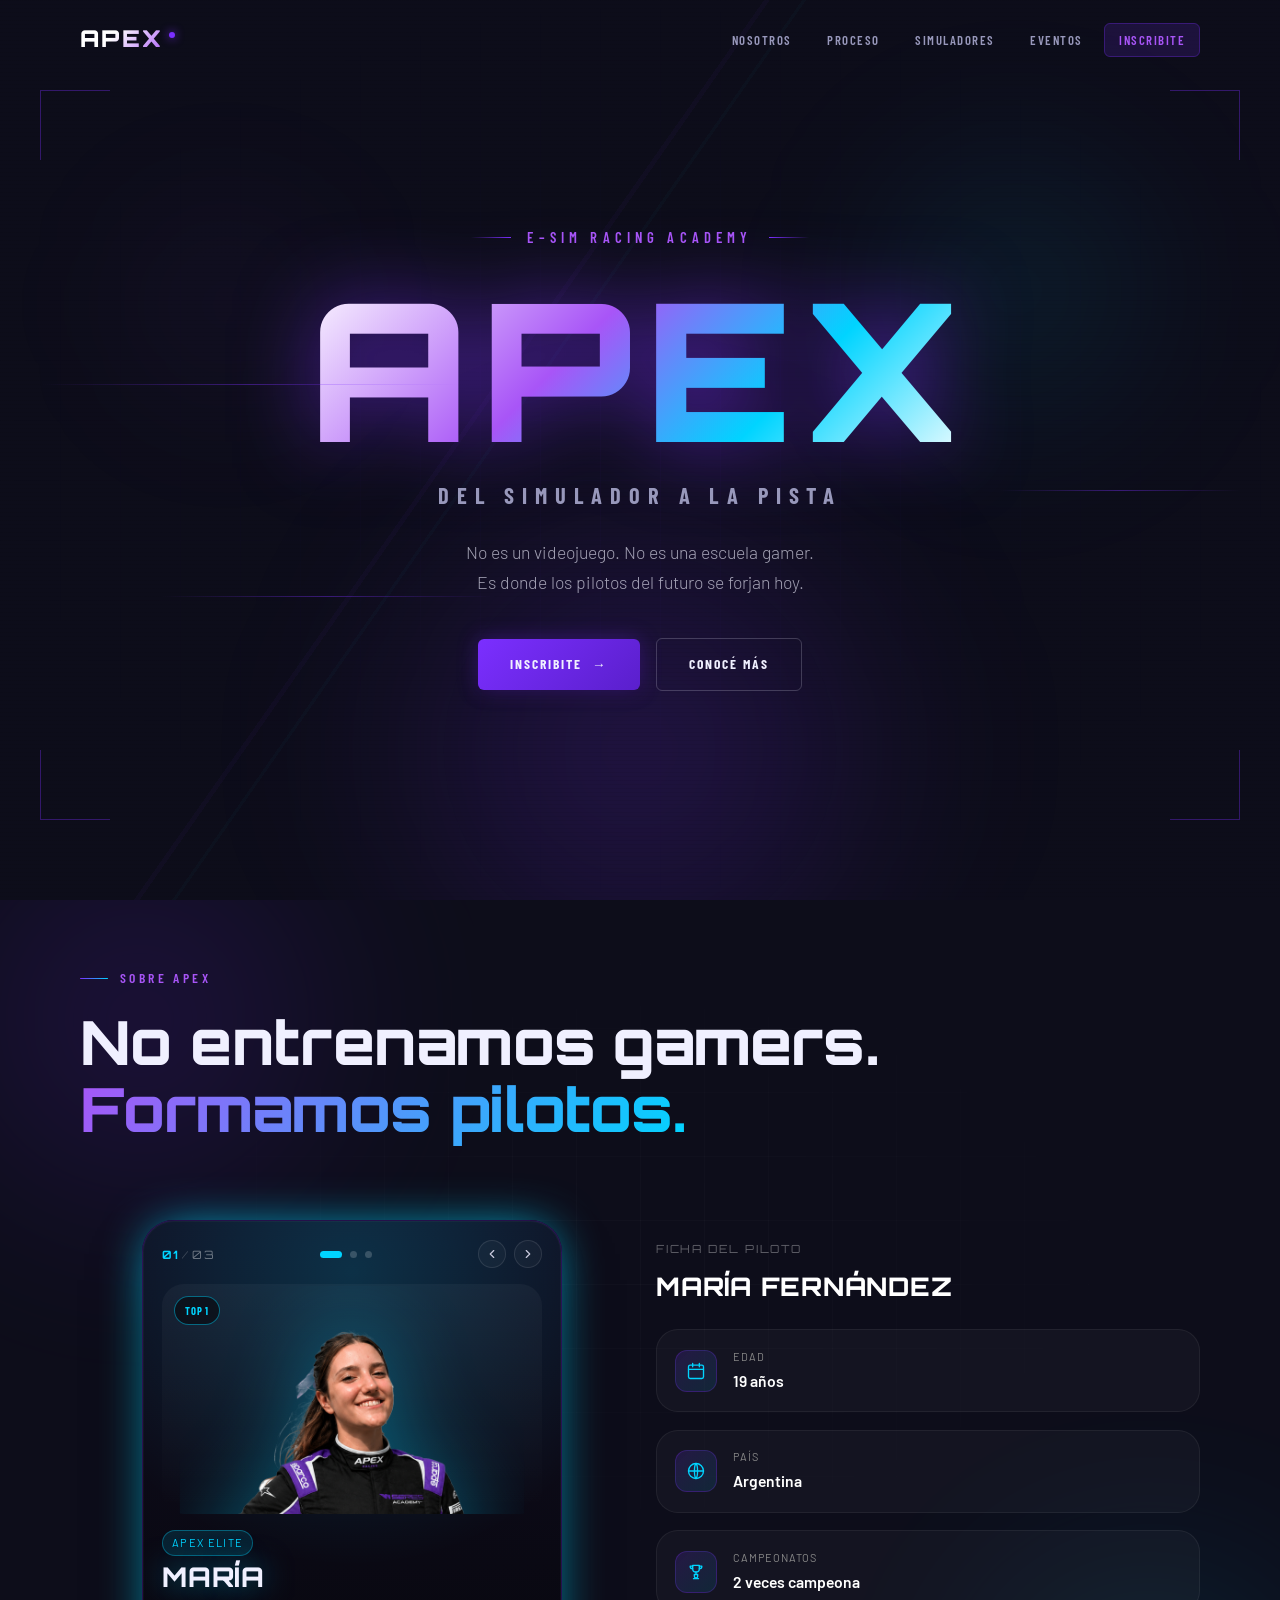
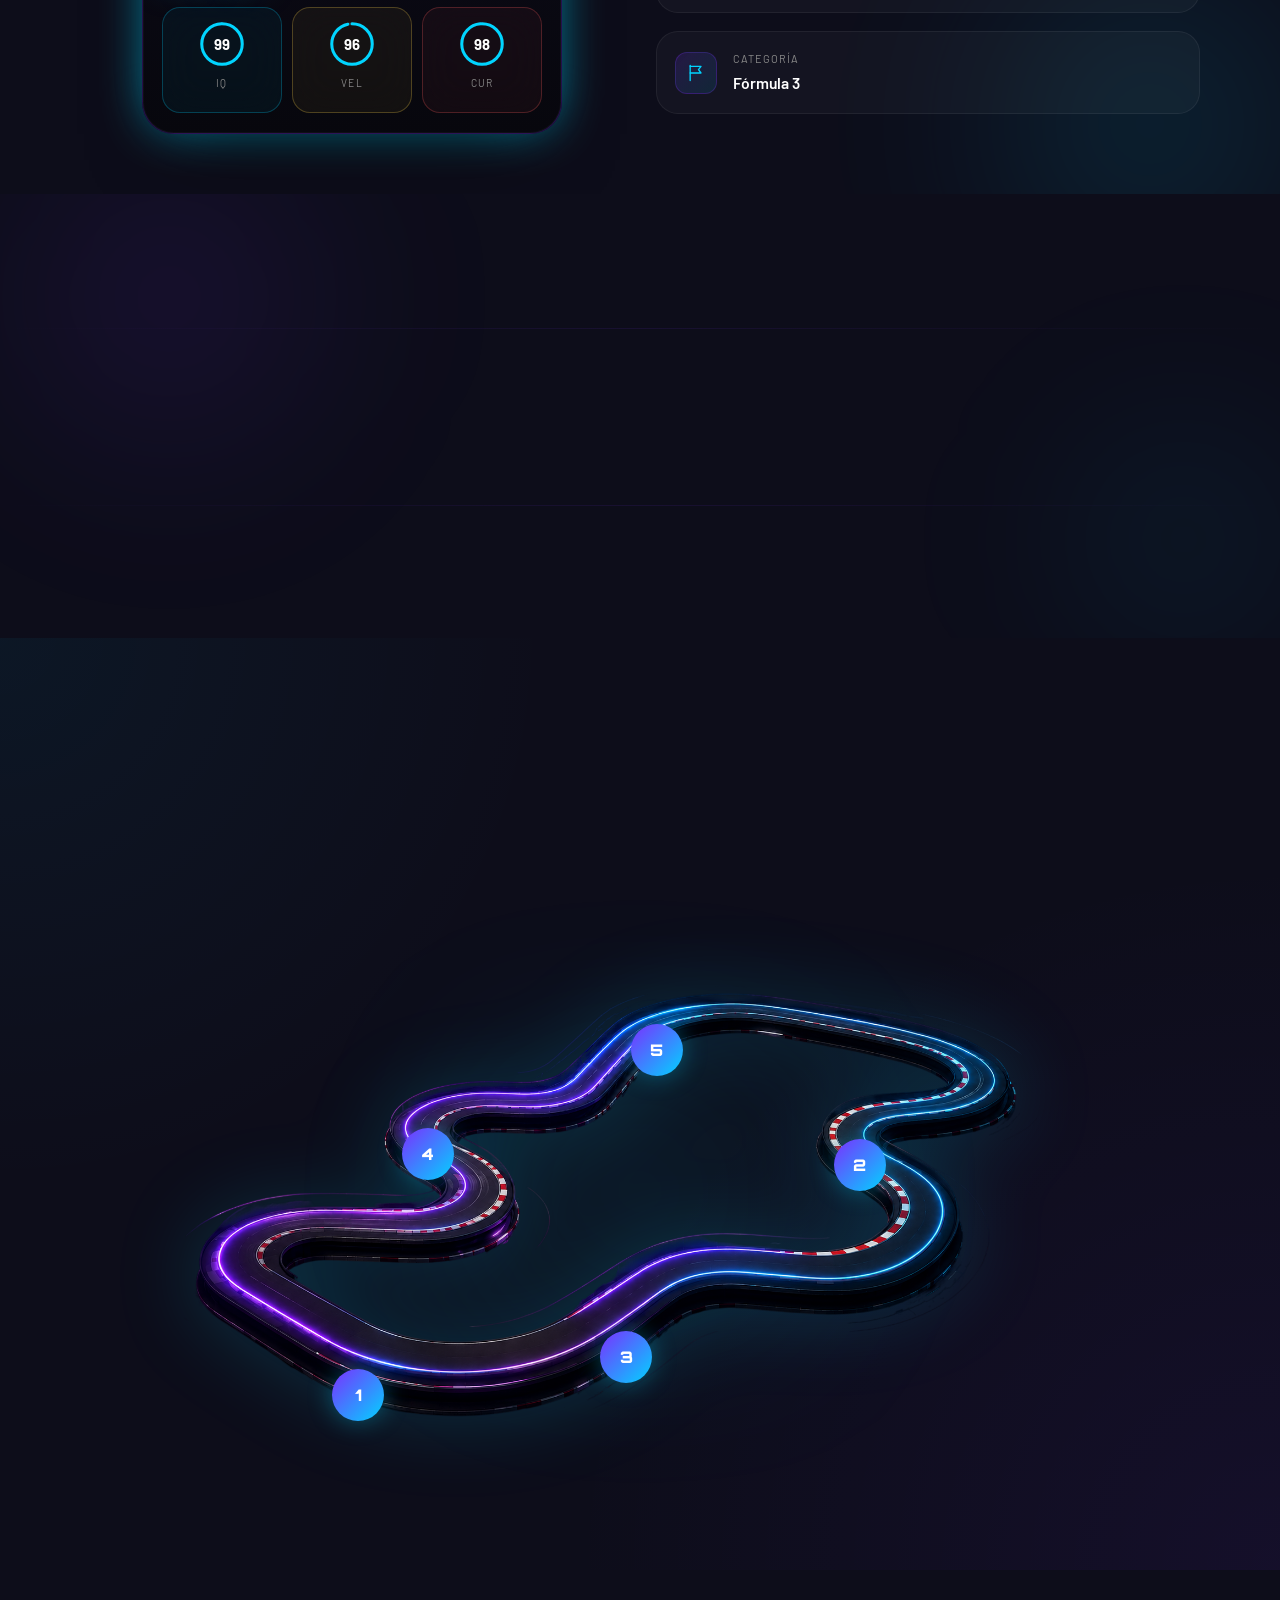
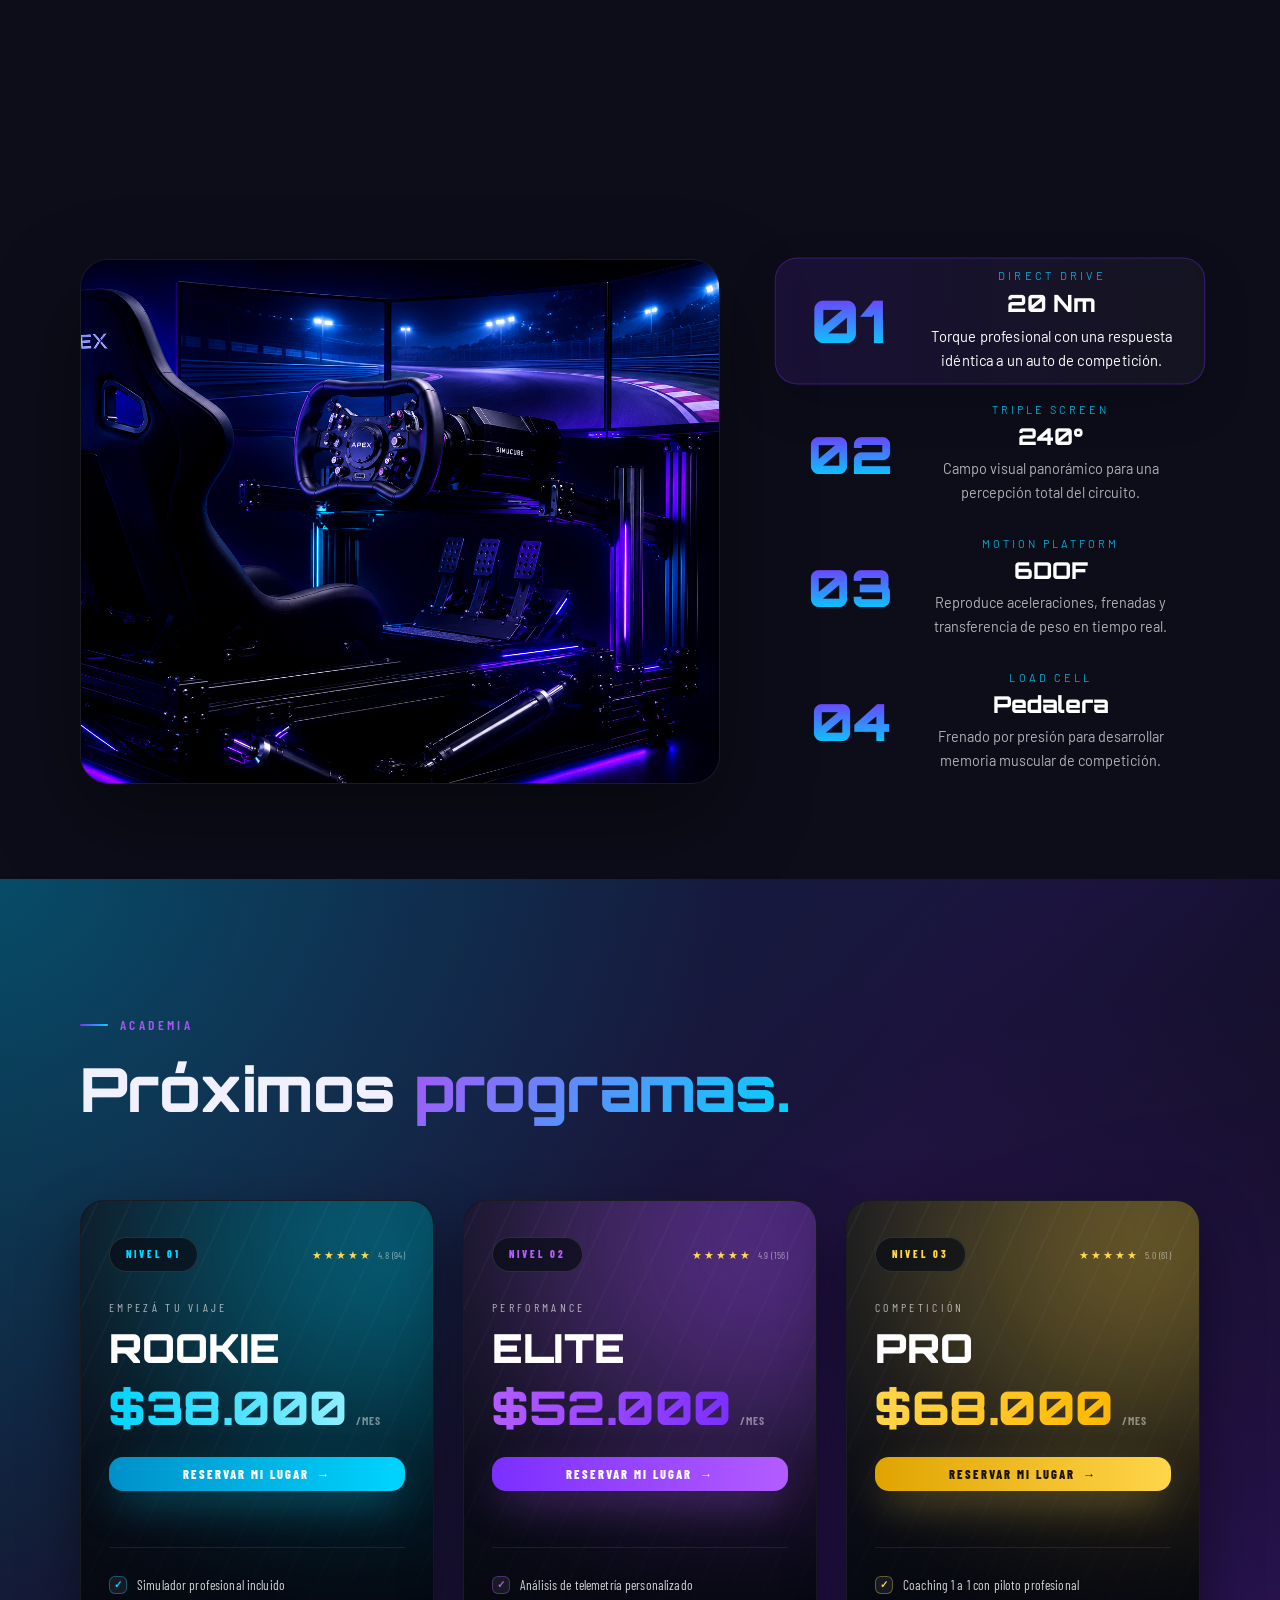
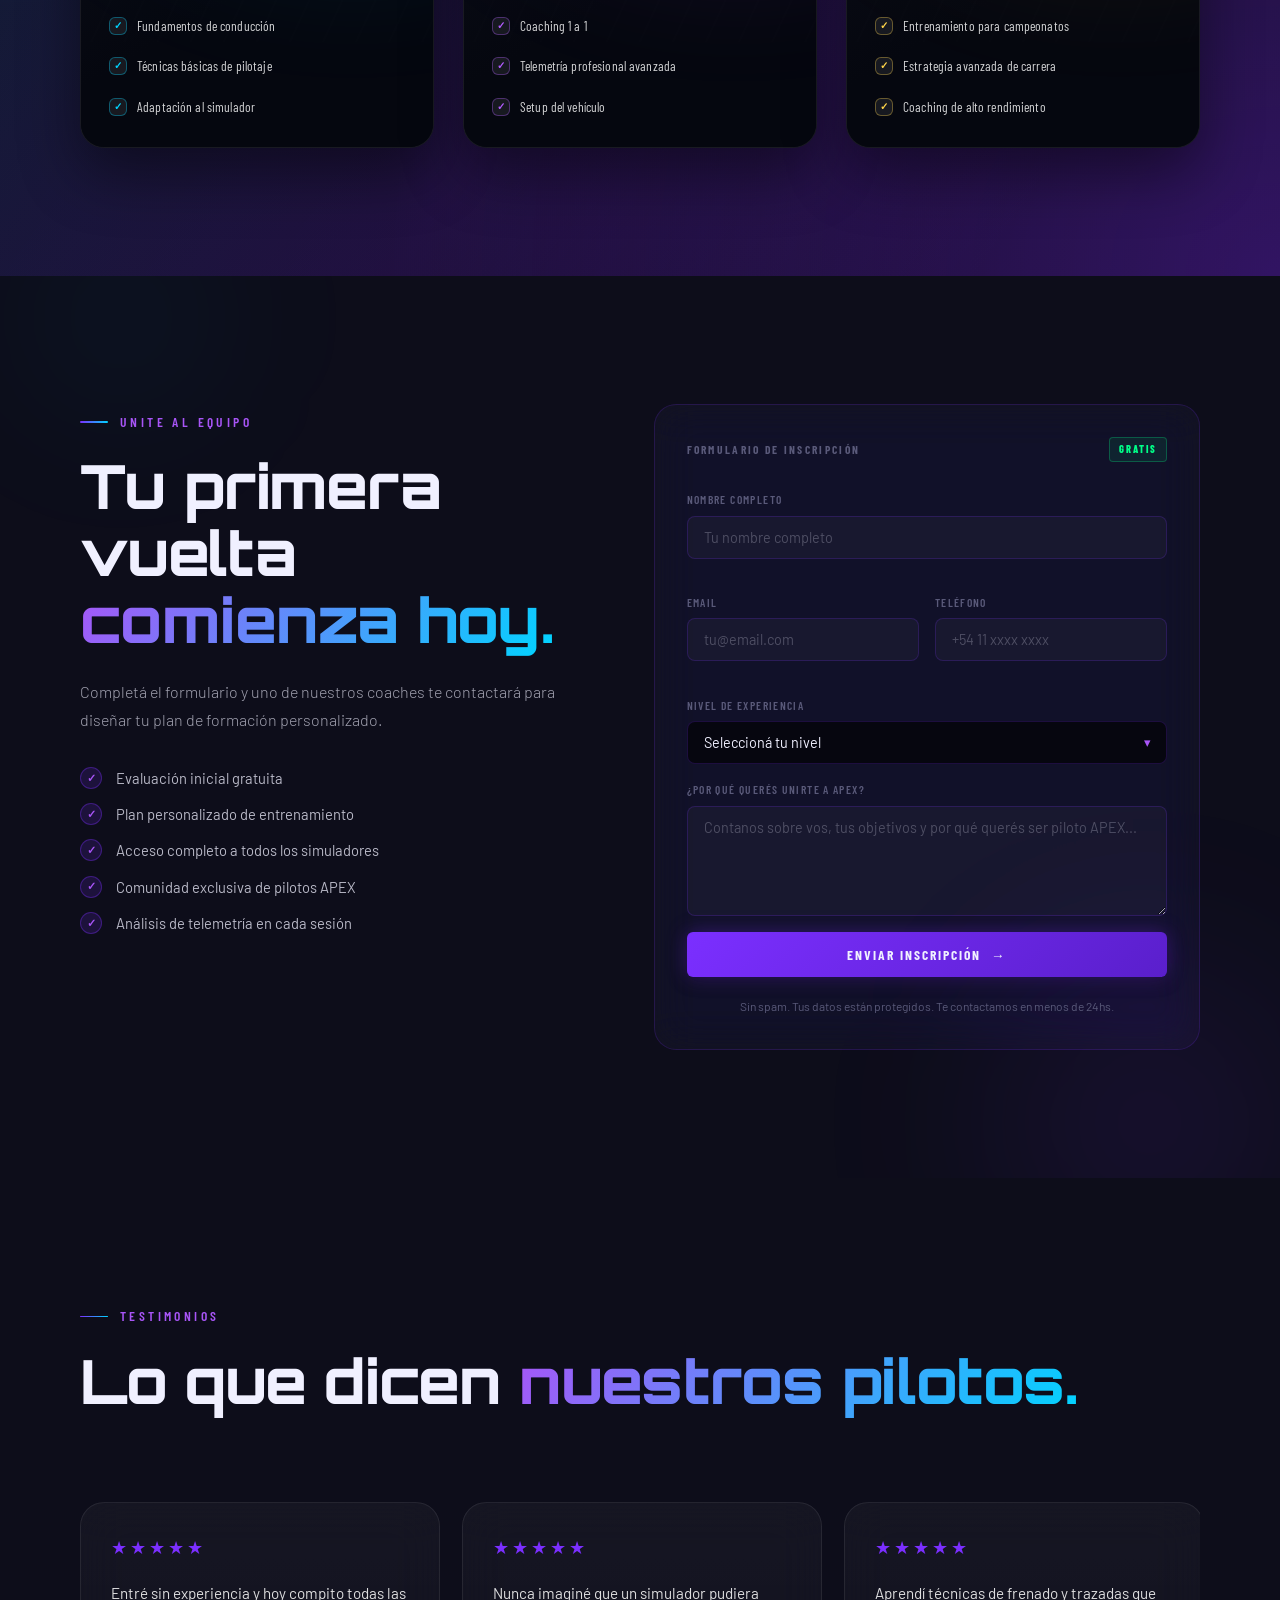
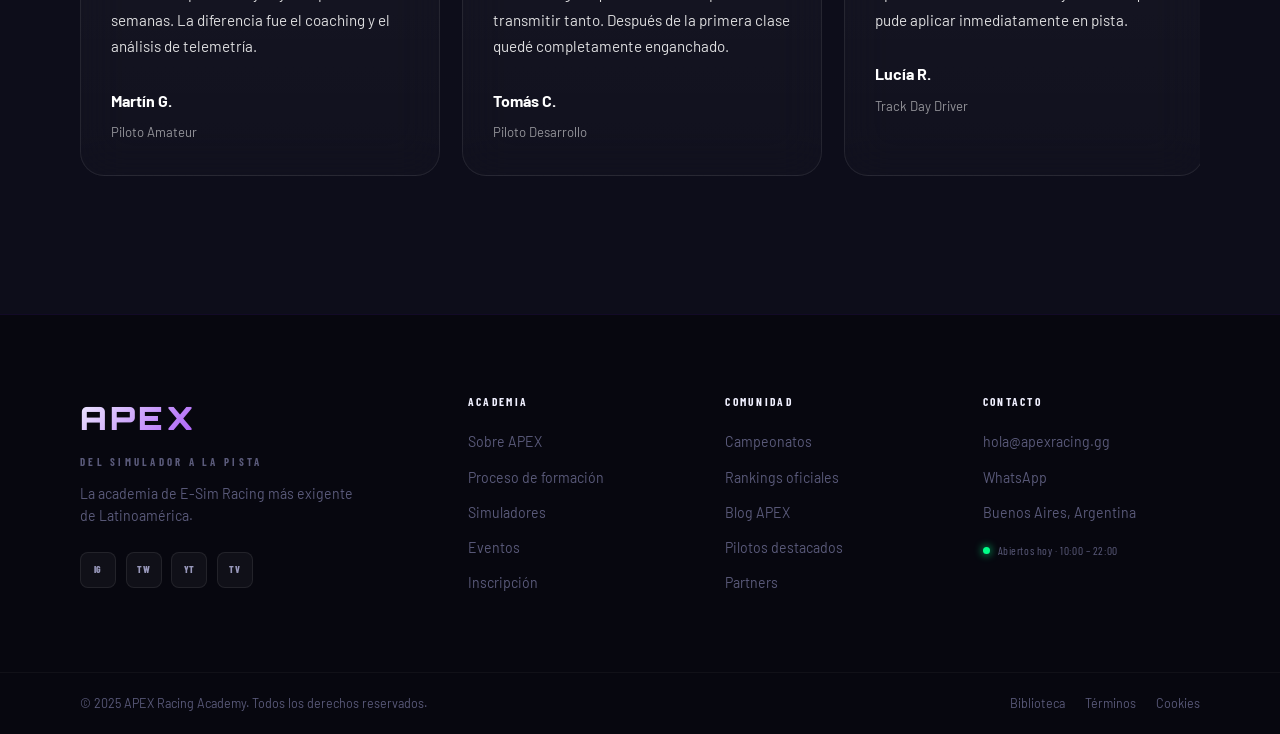
==== commit 62be16d8: "ICONITO!!" ====
--- a/index.html
+++ b/index.html
@@ -7,6 +7,7 @@
   <meta property="og:title" content="APEX | Del Simulador a la Pista">
   <meta property="og:description" content="Academia de E-Sim Racing profesional. Formamos pilotos de alto rendimiento.">
   <title>APEX | Del Simulador a la Pista</title>
+  <link rel="icon" type="image/png" href="favicon.png">
   <link rel="preconnect" href="https://fonts.googleapis.com">
   <link rel="preconnect" href="https://fonts.gstatic.com" crossorigin>
   <link href="https://fonts.googleapis.com/css2?family=Orbitron:wght@400;500;600;700;800;900&family=Barlow:ital,wght@0,300;0,400;0,500;0,600;0,700;1,300;1,400&family=Barlow+Condensed:wght@300;400;500;600;700;800&display=swap" rel="stylesheet">
--- a/style.css
+++ b/style.css
@@ -1911,6 +1911,7 @@
 
     position:relative;
 
+    -webkit-perspective:1800px;
     perspective:1800px;
 
     height:548px;
@@ -1929,13 +1930,15 @@
     transition:
         transform .9s cubic-bezier(.22,1,.36,1);
 
+    -webkit-transform-style:preserve-3d;
     transform-style:preserve-3d;
 
 }
 
 .program-card.flipped .program-card-inner{
 
-    transform:rotateY(180deg);
+    -webkit-transform:rotateY(180deg) translateZ(0.01px);
+    transform:rotateY(180deg) translateZ(0.01px);
 
 }
 
@@ -1954,6 +1957,7 @@
 
     border-radius:24px;
 
+    -webkit-backface-visibility:hidden;
     backface-visibility:hidden;
 
     background:#05070f;
@@ -1964,6 +1968,9 @@
 
 .program-front{
 
+    -webkit-transform:translateZ(0.01px);
+    transform:translateZ(0.01px);
+
     box-shadow:
 
         0 25px 60px rgba(0,0,0,.45);
@@ -1972,7 +1979,8 @@
 
 .program-back{
 
-    transform:rotateY(180deg);
+    -webkit-transform:rotateY(180deg) translateZ(0.01px);
+    transform:rotateY(180deg) translateZ(0.01px);
 
     background:
         linear-gradient(
@@ -2011,6 +2019,7 @@
     width:100%;
     height:100%;
 
+    -webkit-transform-style:preserve-3d;
     transform-style:preserve-3d;
 
     transition:
@@ -2020,7 +2029,8 @@
 
 .program-card.flipped .program-card-inner{
 
-    transform:rotateY(180deg);
+    -webkit-transform:rotateY(180deg) translateZ(0.01px);
+    transform:rotateY(180deg) translateZ(0.01px);
 
 }
 
